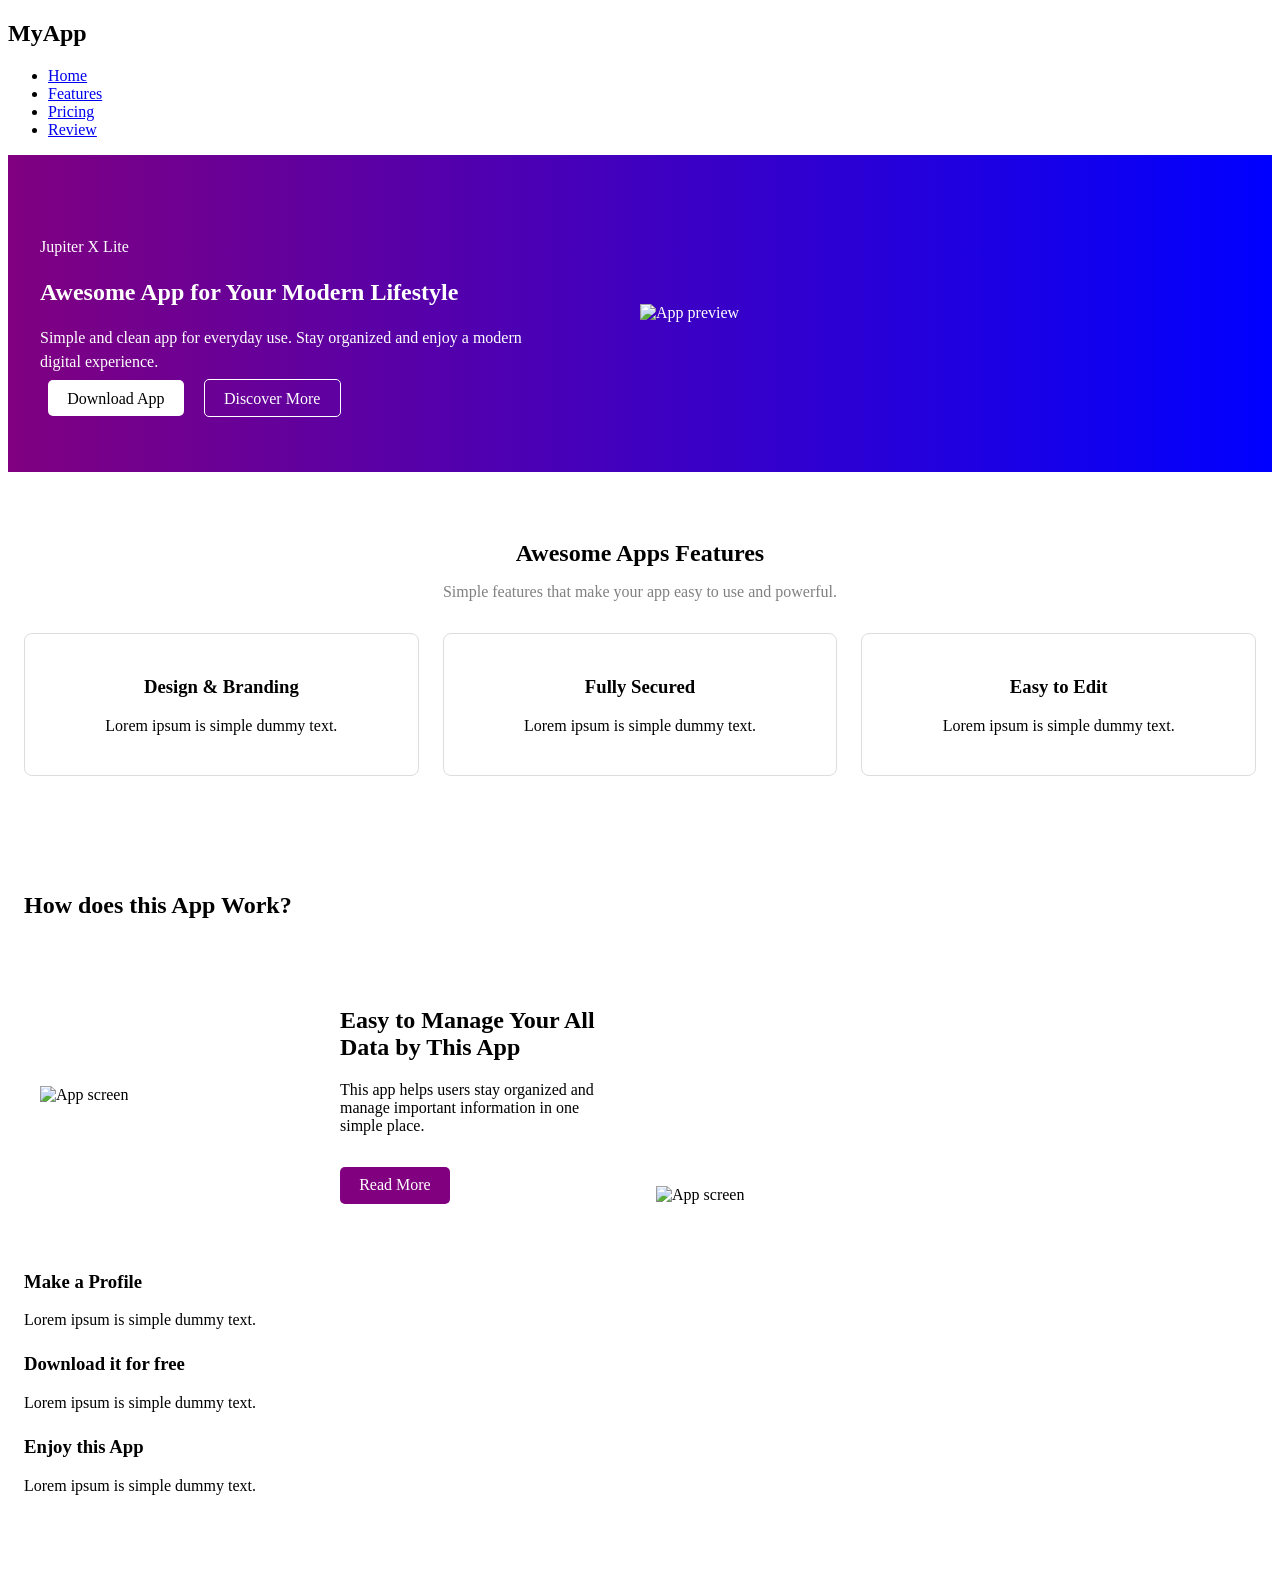
==== Final-project/index.html @ 286a9d66 "final project update" ====
<!DOCTYPE html>
<html lang="en">
<head>
  <meta charset="UTF-8">
  <meta name="viewport" content="width=device-width, initial-scale=1.0">
  <title>Ayesha's Final Page</title>

  <link href="https://fonts.googleapis.com/css2?family=Poppins:wght@300;400;600&display=swap" rel="stylesheet">
  <link rel="stylesheet" href="styles.css">
</head>
<body>

  <header>
    <nav class="nav">
      <h2 class="logo">MyApp</h2>

      <ul class="nav-links">
        <li><a href="#home">Home</a></li>
        <li><a href="#features">Features</a></li>
        <li><a href="#pricing">Pricing</a></li>
        <li><a href="#review">Review</a></li>
      </ul>
    </nav>
  </header>

  <main>

    <!-- HERO -->
    <section id="home" class="hero">
      <div class="hero-text">
        <p>Jupiter X Lite</p>

        <h1>Awesome App for Your Modern Lifestyle</h1>

        <p>
          Simple and clean app for everyday use. Stay organized and enjoy a modern digital experience.
        </p>

        <a href="#">Download App</a>
        <a href="#">Discover More</a>
      </div>

      <div class="hero-image">
        <img src="https://via.placeholder.com/300" alt="App preview">
      </div>
    </section>

    <!-- FEATURES -->
    <section id="features" class="features">
      <h2>Awesome Apps Features</h2>

      <p class="features-desc">
        Simple features that make your app easy to use and powerful.
      </p>

      <div class="feature-container">

        <div class="feature-box">
          <h3>Design & Branding</h3>
          <p>Lorem ipsum is simple dummy text.</p>
        </div>

        <div class="feature-box">
          <h3>Fully Secured</h3>
          <p>Lorem ipsum is simple dummy text.</p>
        </div>

        <div class="feature-box">
          <h3>Easy to Edit</h3>
          <p>Lorem ipsum is simple dummy text.</p>
        </div>

      </div>
    </section>

    <!-- HOW IT WORKS -->
    <section class="how-it-works">
      <div class="how-text">
        <h2>How does this App Work?</h2>
        <section class="info-section">
  <div class="info-image">
    <img src="https://via.placeholder.com/300" alt="App screen">
  </div>

  <div class="info-text">
    <h2>Easy to Manage Your All Data by This App</h2>
    <p>
      This app helps users stay organized and manage important information in one simple place.
    </p>
    <a href="#">Read More</a>
  </div>
</section>

        <div class="step">
          <h3>Make a Profile</h3>
          <p>Lorem ipsum is simple dummy text.</p>
        </div>

        <div class="step">
          <h3>Download it for free</h3>
          <p>Lorem ipsum is simple dummy text.</p>
        </div>

        <div class="step">
          <h3>Enjoy this App</h3>
          <p>Lorem ipsum is simple dummy text.</p>
        </div>
      </div>

      <div class="how-image">
        <img src="https://via.placeholder.com/300" alt="App screen">
      </div>
    </section>

  </main>

  <footer>
  </footer>

  <script src="scripts.js"></script>
</body>
</html>
---- Final-project/styles.css ----
/* Hero */
.hero {
  display: flex;
  flex-direction: column;
  align-items: center;
  text-align: center;
  padding: 3rem 1rem;
  gap: 2rem;
  background: linear-gradient(to right, purple, blue);
  color: white;
}

.hero-text {
  max-width: 500px;
}

.hero-text p {
  margin-bottom: 1rem;
  line-height: 1.5;
}

.hero a {
  text-decoration: none;
  padding: 0.6rem 1.2rem;
  border-radius: 5px;
  margin: 0.5rem;
}

.hero a:first-of-type {
  background: white;
  color: black;
}

.hero a:last-of-type {
  border: 1px solid white;
  color: white;
}

.hero img {
  max-width: 100%;
}

/* Features */
.features {
  padding: 3rem 1rem;
  text-align: center;
}

.features h2 {
  margin-bottom: 0.5rem;
}

.features-desc {
  margin-bottom: 2rem;
  color: gray;
}

.feature-container {
  display: flex;
  flex-direction: column;
  gap: 1.5rem;
}

.feature-box {
  padding: 1.5rem;
  border: 1px solid #ddd;
  border-radius: 8px;
}

/* How It Works */
.how-it-works {
  padding: 3rem 1rem;
  display: flex;
  flex-direction: column;
  gap: 2rem;
  text-align: center;
}

.step {
  margin-bottom: 1.5rem;
}

.how-image img {
  max-width: 100%;
}

/* Info Section */
.info-section {
  padding: 3rem 1rem;
  display: flex;
  flex-direction: column;
  gap: 2rem;
  text-align: center;
}

.info-image img {
  max-width: 100%;
}

.info-text a {
  display: inline-block;
  margin-top: 1rem;
  padding: 0.6rem 1.2rem;
  background: purple;
  color: white;
  text-decoration: none;
  border-radius: 5px;
}

/* Bigger screens */
@media (min-width: 768px) {
  .hero {
    flex-direction: row;
    justify-content: space-between;
    text-align: left;
    padding: 4rem 2rem;
  }

  .hero-text,
  .hero-image {
    width: 50%;
  }

  .feature-container {
    flex-direction: row;
    justify-content: space-between;
  }

  .feature-box {
    width: 30%;
  }

  .how-it-works {
    flex-direction: row;
    justify-content: space-between;
    align-items: center;
    text-align: left;
  }

  .how-text,
  .how-image {
    width: 50%;
  }

  .info-section {
    flex-direction: row;
    align-items: center;
    text-align: left;
  }

  .info-image,
  .info-text {
    width: 50%;
  }
}
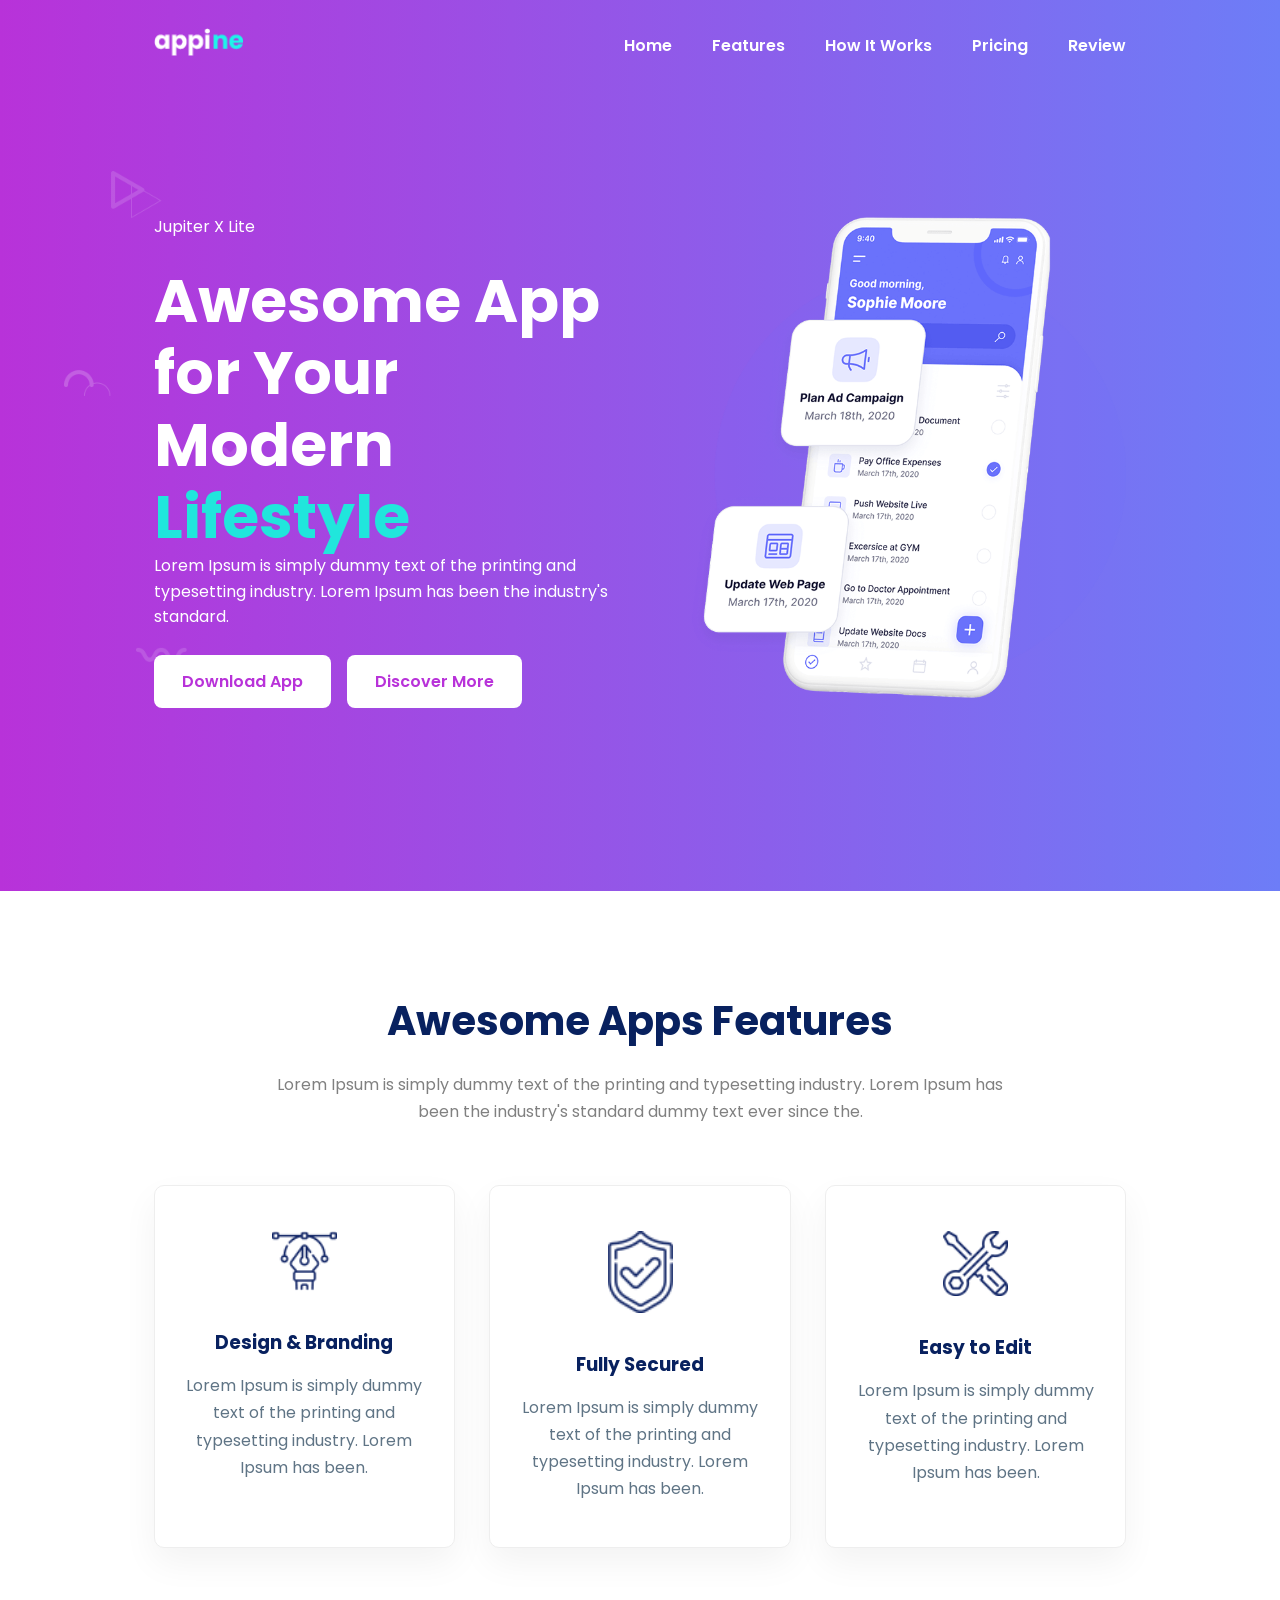
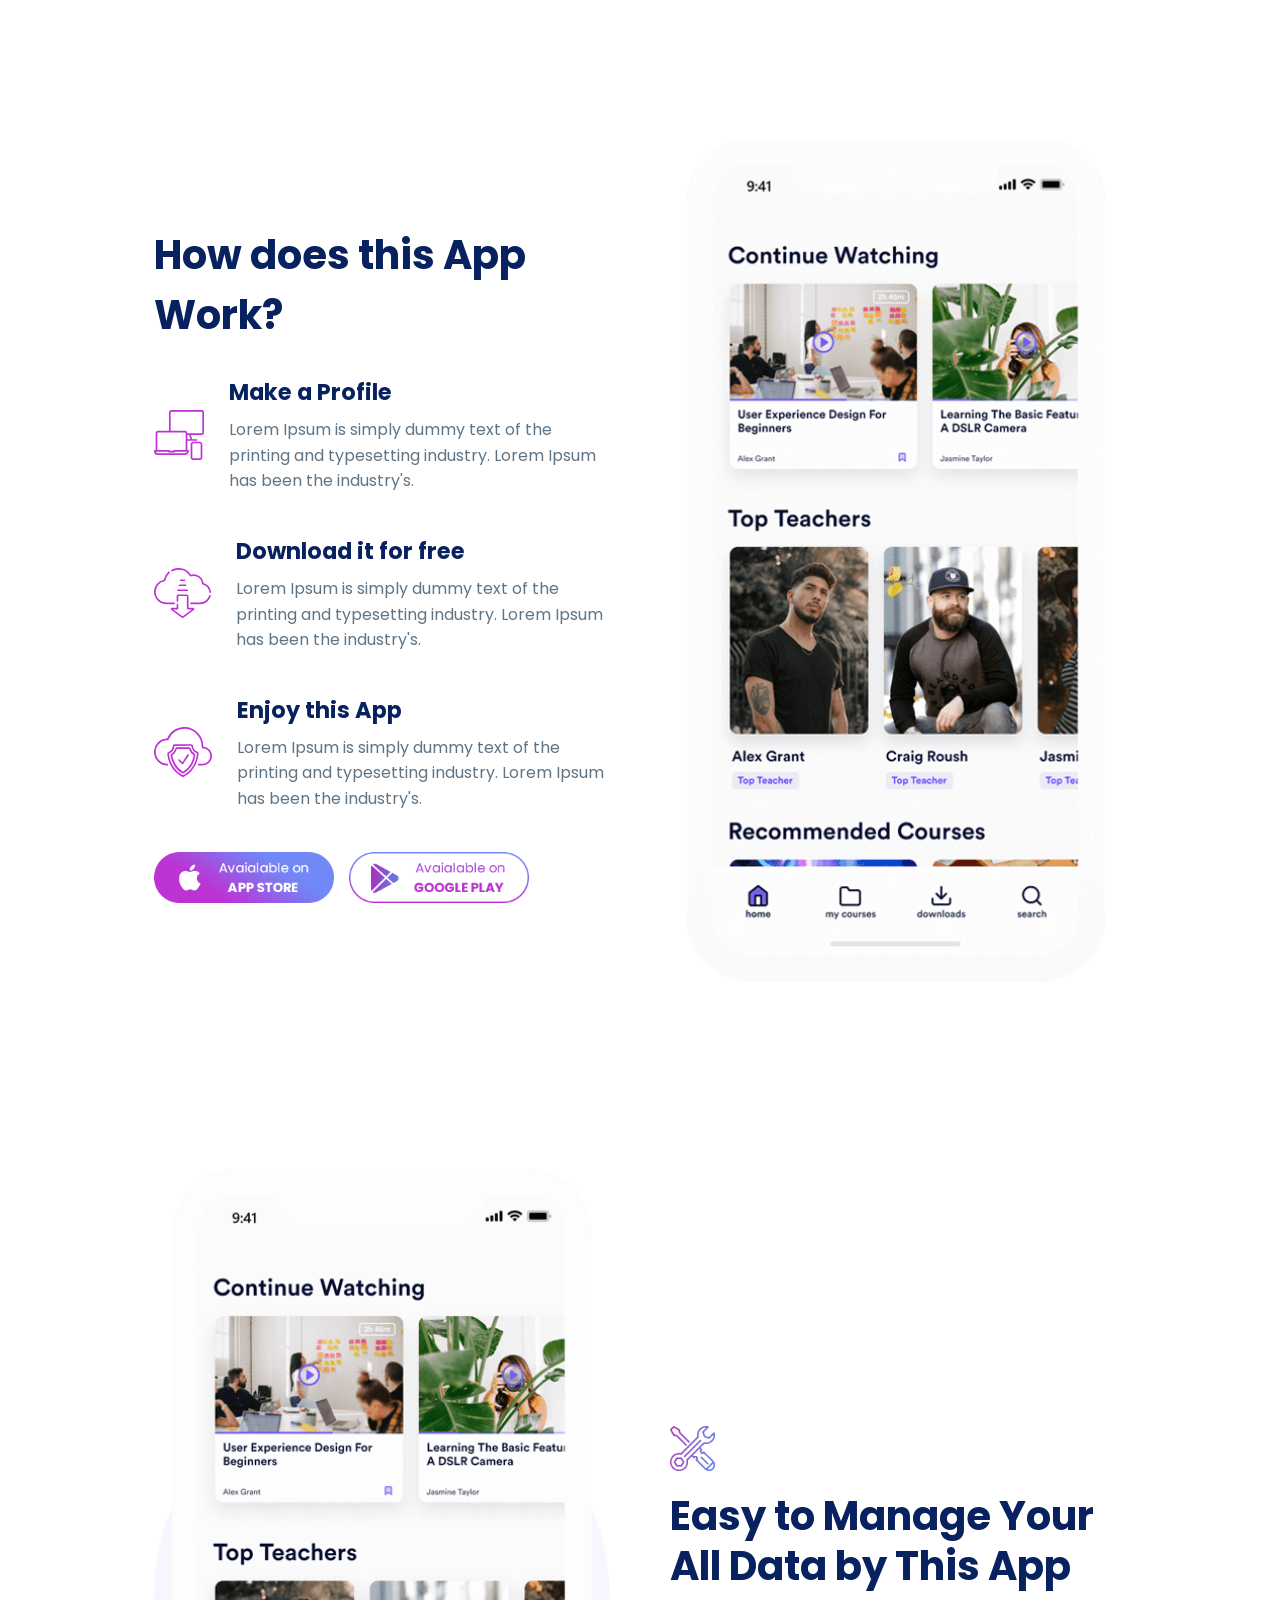
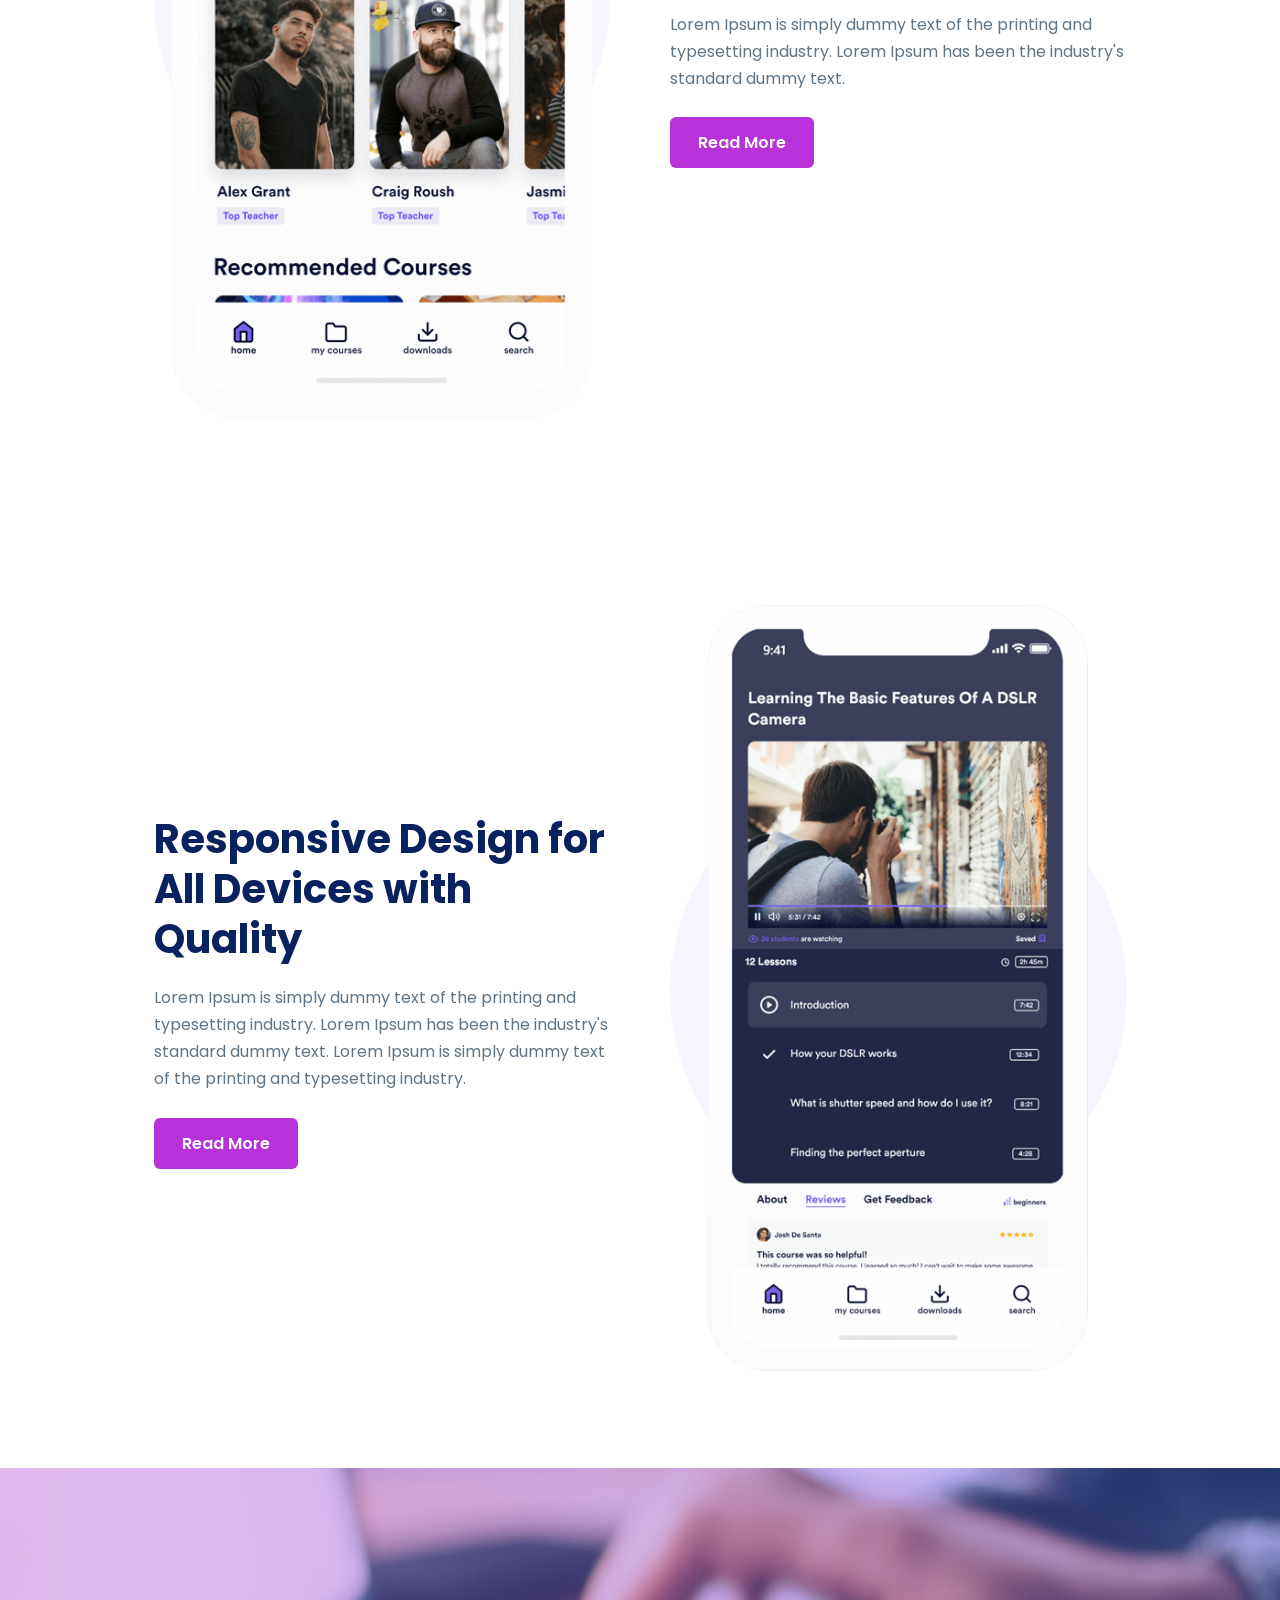
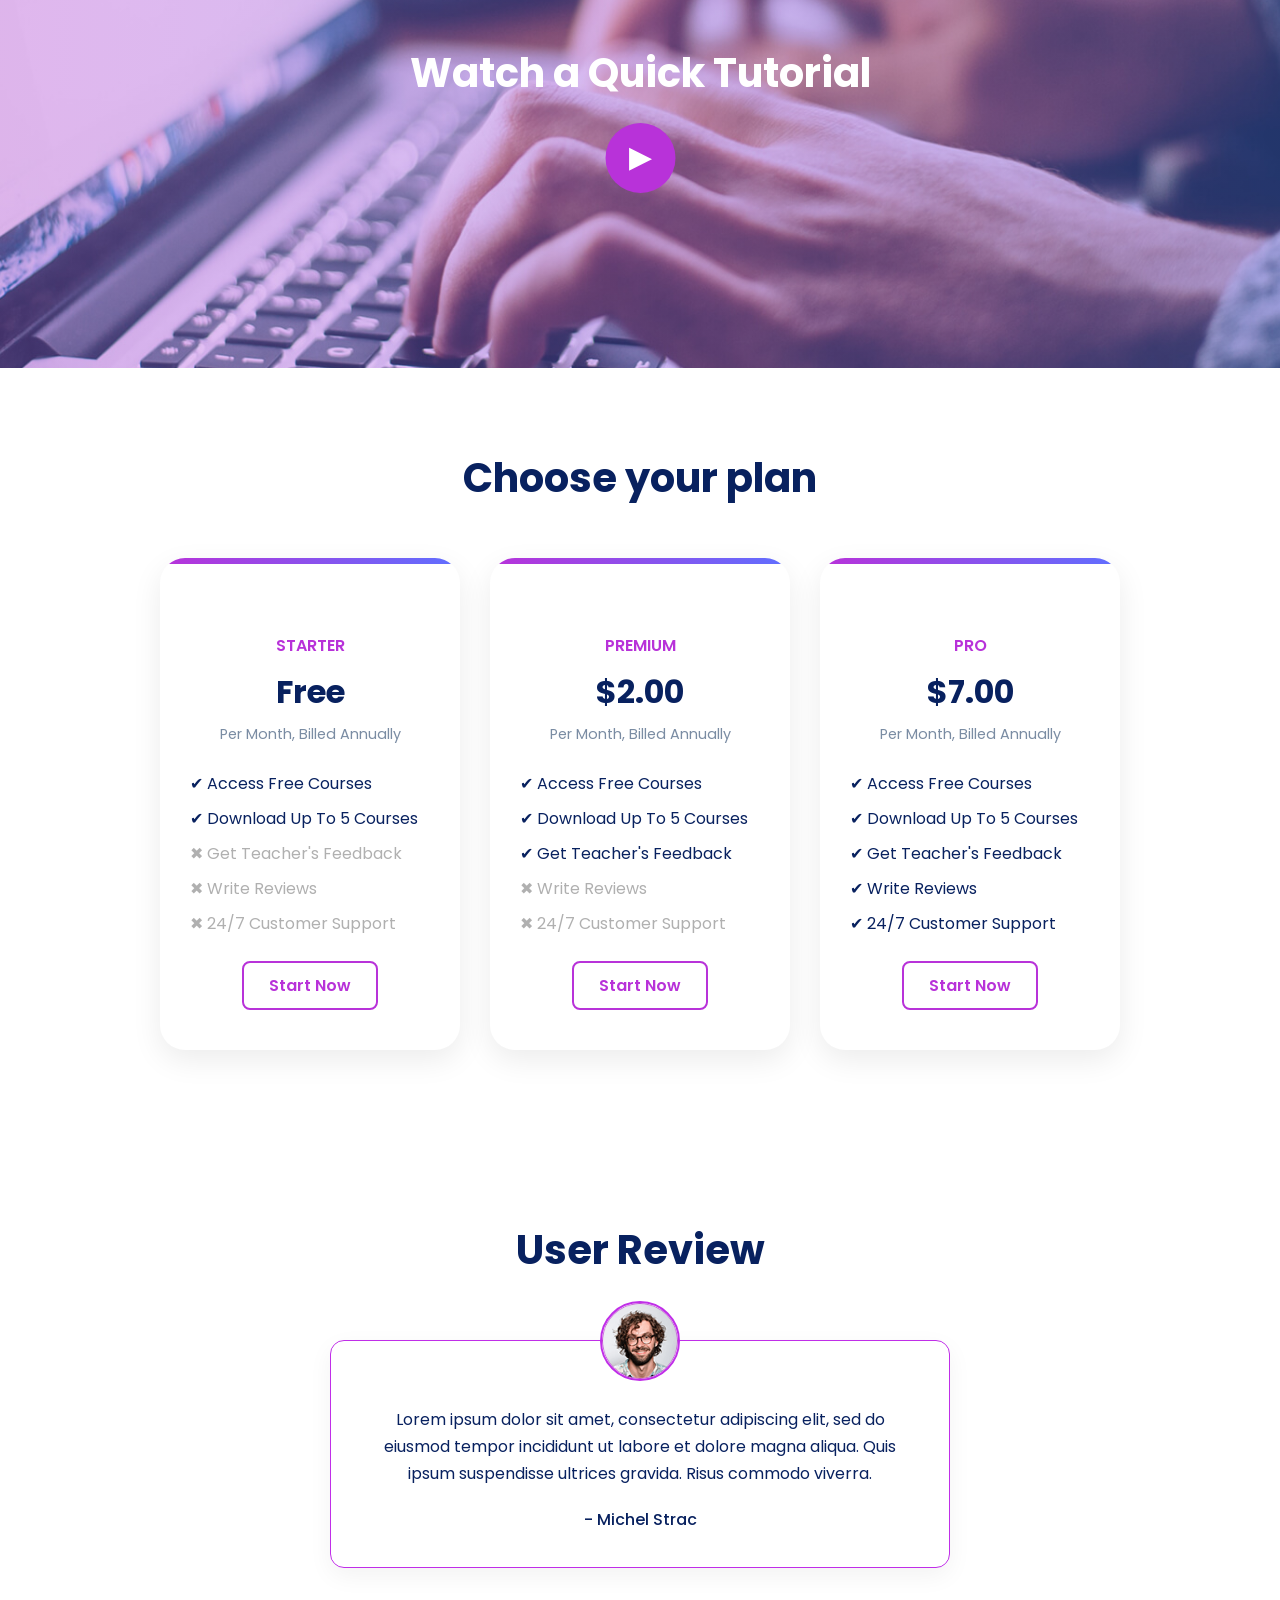
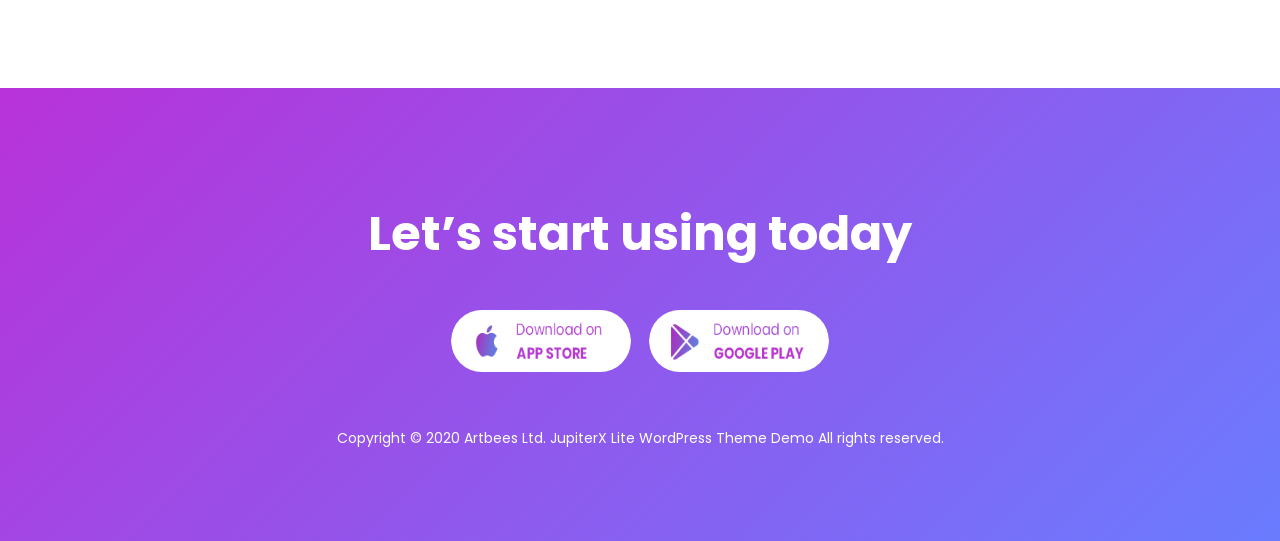
==== commit 572be389: "final project update" ====
--- a/Final-project/index.html
+++ b/Final-project/index.html
@@ -3,120 +3,283 @@
 <head>
   <meta charset="UTF-8">
   <meta name="viewport" content="width=device-width, initial-scale=1.0">
-  <title>Ayesha's Final Page</title>
-
-  <link href="https://fonts.googleapis.com/css2?family=Poppins:wght@300;400;600&display=swap" rel="stylesheet">
+  <title>Appine Landing Page</title>
+
+  <link href="https://fonts.googleapis.com/css2?family=Poppins:wght@300;400;600;700&display=swap" rel="stylesheet">
   <link rel="stylesheet" href="styles.css">
 </head>
+
 <body>
 
-  <header>
-    <nav class="nav">
-      <h2 class="logo">MyApp</h2>
-
-      <ul class="nav-links">
-        <li><a href="#home">Home</a></li>
-        <li><a href="#features">Features</a></li>
-        <li><a href="#pricing">Pricing</a></li>
-        <li><a href="#review">Review</a></li>
-      </ul>
-    </nav>
-  </header>
-
-  <main>
-
-    <!-- HERO -->
-    <section id="home" class="hero">
-      <div class="hero-text">
-        <p>Jupiter X Lite</p>
-
-        <h1>Awesome App for Your Modern Lifestyle</h1>
-
-        <p>
-          Simple and clean app for everyday use. Stay organized and enjoy a modern digital experience.
-        </p>
-
+<header class="site-header">
+  <nav class="nav">
+    <a href="#home" class="logo">
+      <img src="images/Final Project Images/logo.png" alt="Appine logo">
+    </a>
+
+    <ul class="nav-links">
+      <li><a href="#home">Home</a></li>
+      <li><a href="#features">Features</a></li>
+      <li><a href="#how">How It Works</a></li>
+      <li><a href="#pricing">Pricing</a></li>
+      <li><a href="#review">Review</a></li>
+    </ul>
+  </nav>
+</header>
+
+<main>
+
+  <!-- HERO -->
+  <section id="home" class="hero">
+    <img class="hero-shapes" src="images/Final Project Images/hero-bg.png" alt="Decorative shapes">
+
+    <div class="hero-text">
+      <p class="small-text">Jupiter X Lite</p>
+
+      <h1>Awesome App for Your Modern <span>Lifestyle</span></h1>
+
+      <p>
+        Lorem Ipsum is simply dummy text of the printing and typesetting industry.
+        Lorem Ipsum has been the industry's standard.
+      </p>
+
+      <div class="hero-buttons">
         <a href="#">Download App</a>
         <a href="#">Discover More</a>
       </div>
-
-      <div class="hero-image">
-        <img src="https://via.placeholder.com/300" alt="App preview">
-      </div>
-    </section>
-
-    <!-- FEATURES -->
-    <section id="features" class="features">
-      <h2>Awesome Apps Features</h2>
-
-      <p class="features-desc">
-        Simple features that make your app easy to use and powerful.
-      </p>
-
-      <div class="feature-container">
-
-        <div class="feature-box">
-          <h3>Design & Branding</h3>
-          <p>Lorem ipsum is simple dummy text.</p>
+    </div>
+
+    <div class="hero-image">
+      <picture>
+        <source srcset="images/Final Project Images/hero-img.png" media="(min-width: 768px)">
+        <img src="images/Final Project Images/hero-img.png" alt="App preview">
+      </picture>
+    </div>
+  </section>
+
+  <!-- FEATURES -->
+  <section id="features" class="features">
+    <h2>Awesome Apps Features</h2>
+
+    <p class="features-desc">
+      Lorem Ipsum is simply dummy text of the printing and typesetting industry.
+      Lorem Ipsum has been the industry's standard dummy text ever since the.
+    </p>
+
+    <div class="feature-container">
+      <div class="feature-box">
+        <img src="images/Final Project Images/features-icon-1.png" alt="Design icon" loading="lazy">
+        <h3>Design & Branding</h3>
+        <p>Lorem Ipsum is simply dummy text of the printing and typesetting industry. Lorem Ipsum has been.</p>
+      </div>
+
+      <div class="feature-box">
+        <img src="images/Final Project Images/features-icon-2.png" alt="Security icon" loading="lazy">
+        <h3>Fully Secured</h3>
+        <p>Lorem Ipsum is simply dummy text of the printing and typesetting industry. Lorem Ipsum has been.</p>
+      </div>
+
+      <div class="feature-box">
+        <img src="images/Final Project Images/features-icon-3.png" alt="Edit icon" loading="lazy">
+        <h3>Easy to Edit</h3>
+        <p>Lorem Ipsum is simply dummy text of the printing and typesetting industry. Lorem Ipsum has been.</p>
+      </div>
+    </div>
+  </section>
+
+  <!-- HOW IT WORKS -->
+  <section id="how" class="how-it-works">
+    <div class="how-text">
+      <h2>How does this App Work?</h2>
+
+      <div class="step">
+        <img src="images/Final Project Images/image (4).svg" alt="Profile icon" loading="lazy">
+        <div>
+          <h3>Make a Profile</h3>
+          <p>Lorem Ipsum is simply dummy text of the printing and typesetting industry. Lorem Ipsum has been the industry's.</p>
         </div>
-
-        <div class="feature-box">
-          <h3>Fully Secured</h3>
-          <p>Lorem ipsum is simple dummy text.</p>
+      </div>
+
+      <div class="step">
+        <img src="images/Final Project Images/image (5).svg" alt="Download icon" loading="lazy">
+        <div>
+          <h3>Download it for free</h3>
+          <p>Lorem Ipsum is simply dummy text of the printing and typesetting industry. Lorem Ipsum has been the industry's.</p>
         </div>
-
-        <div class="feature-box">
-          <h3>Easy to Edit</h3>
-          <p>Lorem ipsum is simple dummy text.</p>
+      </div>
+
+      <div class="step">
+        <img src="images/Final Project Images/image (6).svg" alt="Enjoy icon" loading="lazy">
+        <div>
+          <h3>Enjoy this App</h3>
+          <p>Lorem Ipsum is simply dummy text of the printing and typesetting industry. Lorem Ipsum has been the industry's.</p>
         </div>
-
-      </div>
-    </section>
-
-    <!-- HOW IT WORKS -->
-    <section class="how-it-works">
-      <div class="how-text">
-        <h2>How does this App Work?</h2>
-        <section class="info-section">
+      </div>
+
+      <div class="store-buttons">
+        <img src="images/Final Project Images/app-store-img.png" alt="App Store" loading="lazy">
+        <img src="images/Final Project Images/google-play-img.png" alt="Google Play" loading="lazy">
+      </div>
+    </div>
+
+    <div class="how-image">
+      <picture>
+        <source srcset="images/Final Project Images/app-work-img-2.png" media="(min-width: 768px)">
+        <img src="images/Final Project Images/app-work-img-2.png" alt="App screen" loading="lazy">
+      </picture>
+    </div>
+  </section>
+
+  <!-- INFO -->
+  <section class="info-section">
   <div class="info-image">
-    <img src="https://via.placeholder.com/300" alt="App screen">
+    <img class="info-bg" src="images/Final Project Images/app-work-bg.png" alt="">
+    <img class="info-phone" src="images/Final Project Images/easy-to-manage-img-2.png" alt="App data screen">
   </div>
 
   <div class="info-text">
+    <img class="info-icon" src="images/Final Project Images/easy-to-manage-icon.png" alt="Icon">
     <h2>Easy to Manage Your All Data by This App</h2>
     <p>
-      This app helps users stay organized and manage important information in one simple place.
+      Lorem Ipsum is simply dummy text of the printing and typesetting industry.
+      Lorem Ipsum has been the industry's standard dummy text.
     </p>
     <a href="#">Read More</a>
   </div>
 </section>
 
-        <div class="step">
-          <h3>Make a Profile</h3>
-          <p>Lorem ipsum is simple dummy text.</p>
-        </div>
-
-        <div class="step">
-          <h3>Download it for free</h3>
-          <p>Lorem ipsum is simple dummy text.</p>
-        </div>
-
-        <div class="step">
-          <h3>Enjoy this App</h3>
-          <p>Lorem ipsum is simple dummy text.</p>
-        </div>
-      </div>
-
-      <div class="how-image">
-        <img src="https://via.placeholder.com/300" alt="App screen">
-      </div>
-    </section>
-
-  </main>
-
-  <footer>
-  </footer>
-
-  <script src="scripts.js"></script>
+<section class="responsive-section">
+  <div class="responsive-text">
+    <h2>Responsive Design for All Devices with Quality</h2>
+
+    <p>
+      Lorem Ipsum is simply dummy text of the printing and typesetting industry.
+      Lorem Ipsum has been the industry's standard dummy text.
+      Lorem Ipsum is simply dummy text of the printing and typesetting industry.
+    </p>
+
+    <a href="#">Read More</a>
+  </div>
+
+  <div class="responsive-image">
+    <img class="responsive-bg" src="images/Final Project Images/app-work-bg.png" alt="">
+    <img class="responsive-phone" src="images/Final Project Images/responsive-design-img-2.png" alt="Responsive app screen">
+  </div>
+</section>
+
+<section class="video-section">
+  <div class="video-overlay"></div>
+
+  <img src="images/Final Project Images/watch-tutorial-img.jpg" class="video-bg" alt="Tutorial">
+
+  <div class="video-content">
+    <h2>Watch a Quick Tutorial</h2>
+
+    <div class="play-button">
+      ▶
+    </div>
+  </div>
+</section>
+
+  <!-- PRICING -->
+  <!-- PRICING -->
+<section class="pricing-section">
+  <h2>Choose your plan</h2>
+
+  <div class="pricing-container">
+
+    <!-- STARTER -->
+    <div class="pricing-card">
+      <img class="card-shape" src="images/image (2).svg" alt="">
+
+      <p class="plan">STARTER</p>
+      <h3>Free</h3>
+      <span>Per Month, Billed Annually</span>
+
+      <ul>
+        <li>✔ Access Free Courses</li>
+        <li>✔ Download Up To 5 Courses</li>
+        <li class="disabled">✖ Get Teacher's Feedback</li>
+        <li class="disabled">✖ Write Reviews</li>
+        <li class="disabled">✖ 24/7 Customer Support</li>
+      </ul>
+
+      <a href="#">Start Now</a>
+    </div>
+
+    <!-- PREMIUM -->
+    <div class="pricing-card">
+      <img class="card-shape" src="images/image (2).svg" alt="">
+
+      <p class="plan">PREMIUM</p>
+      <h3>$2.00</h3>
+      <span>Per Month, Billed Annually</span>
+
+      <ul>
+        <li>✔ Access Free Courses</li>
+        <li>✔ Download Up To 5 Courses</li>
+        <li>✔ Get Teacher's Feedback</li>
+        <li class="disabled">✖ Write Reviews</li>
+        <li class="disabled">✖ 24/7 Customer Support</li>
+      </ul>
+
+      <a href="#">Start Now</a>
+    </div>
+
+    <!-- PRO -->
+    <div class="pricing-card">
+      <img class="card-shape" src="images/image (2).svg" alt="">
+
+      <p class="plan">PRO</p>
+      <h3>$7.00</h3>
+      <span>Per Month, Billed Annually</span>
+
+      <ul>
+        <li>✔ Access Free Courses</li>
+        <li>✔ Download Up To 5 Courses</li>
+        <li>✔ Get Teacher's Feedback</li>
+        <li>✔ Write Reviews</li>
+        <li>✔ 24/7 Customer Support</li>
+      </ul>
+
+      <a href="#">Start Now</a>
+    </div>
+
+  </div>
+</section>
+
+  <!-- REVIEW -->
+<section id="review" class="review-section">
+  <h2>User Review</h2>
+
+  <div class="review-box">
+<img class="review-img" src="images/Final Project Images/review-img.png" alt="User review photo">
+    <p>
+      Lorem ipsum dolor sit amet, consectetur adipiscing elit, sed do eiusmod tempor
+      incididunt ut labore et dolore magna aliqua. Quis ipsum suspendisse ultrices
+      gravida. Risus commodo viverra.
+    </p>
+
+    <h4>- Michel Strac</h4>
+  </div>
+</section>
+</main>
+
+<section class="cta-section">
+  <div class="cta-content">
+    <h2>Let’s start using today</h2>
+
+    <div class="store-buttons">
+      <img src="images/Final Project Images/app-store-img-footer.png" alt="App Store">
+      <img src="images/Final Project Images/google-play-img-footer.png" alt="Google Play">
+    </div>
+
+    <p class="copyright">
+      Copyright © 2020 Artbees Ltd. JupiterX Lite WordPress Theme Demo All rights reserved.
+    </p>
+  </div>
+</section>
+
+<script src="scripts.js"></script>
 </body>
 </html>
--- a/Final-project/styles.css
+++ b/Final-project/styles.css
@@ -1,155 +1,658 @@
-/* Hero */
+* {
+  box-sizing: border-box;
+  margin: 0;
+  padding: 0;
+}
+
+body {
+  font-family: 'Poppins', sans-serif;
+  color: #111;
+}
+
+img {
+  max-width: 100%;
+  height: auto;
+}
+
+/* HEADER */
+.site-header {
+  background: linear-gradient(to right, #b832d9, #6d7df7);
+}
+
+.nav {
+  display: flex;
+  justify-content: space-between;
+  align-items: center;
+  padding: 28px 12%;
+}
+
+.logo img {
+  height: 28px;
+}
+
+.nav-links {
+  display: flex;
+  gap: 40px;
+  list-style: none;
+}
+
+.nav-links a {
+  color: white;
+  text-decoration: none;
+  font-weight: 600;
+}
+
+/* HERO */
 .hero {
-  display: flex;
-  flex-direction: column;
+  position: relative;
+  min-height: 800px;   
+  display: flex;
+  justify-content: space-between;
   align-items: center;
-  text-align: center;
-  padding: 3rem 1rem;
-  gap: 2rem;
-  background: linear-gradient(to right, purple, blue);
-  color: white;
-}
-
+  padding: 60px 12% 120px;  
+  background: linear-gradient(to right, #b832d9, #6d7df7);
+  color: white;
+  overflow: hidden;
+}
+
+/* SHAPES IMAGE */
+.hero-shapes {
+  position: absolute;
+  left: 5%;
+  top: 80px;
+  height: 500px;
+  opacity: 0.5;
+  z-index: 0;
+}
+
+/* HERO TEXT */
 .hero-text {
-  max-width: 500px;
+  width: 50%;
+  position: relative;
+  z-index: 2;
+}
+
+.small-text {
+  margin-bottom: 15px;
+}
+
+.hero-text h1 {
+  font-size: 60px;      
+  font-weight: 700;
+  line-height: 1.2;
+  max-width: 800px;    
+}
+
+.hero-text h1 span {
+  color: #20e6dc;
 }
 
 .hero-text p {
-  margin-bottom: 1rem;
-  line-height: 1.5;
-}
-
-.hero a {
+  margin-bottom: 25px;
+  line-height: 1.6;
+}
+
+/* BUTTONS */
+.hero-buttons a {
+  display: inline-block;
+  padding: 14px 28px;
+  border-radius: 8px;
+  margin-right: 12px;
   text-decoration: none;
-  padding: 0.6rem 1.2rem;
-  border-radius: 5px;
-  margin: 0.5rem;
-}
-
-.hero a:first-of-type {
+  font-weight: 600;
+}
+
+.hero-buttons a:first-child {
   background: white;
-  color: black;
-}
-
-.hero a:last-of-type {
-  border: 1px solid white;
-  color: white;
-}
-
-.hero img {
-  max-width: 100%;
-}
-
-/* Features */
+  color: #b832d9;
+}
+
+.hero-buttons a:last-child {
+  background: white;
+  color: #b832d9;
+}
+
+/* HERO IMAGE */
+.hero-image {
+  width: 45%;
+  text-align: center;
+  position: relative;
+  z-index: 2;
+}
+
+.hero-image img {
+  width: 520px;
+}
+
+/* FEATURES */
 .features {
-  padding: 3rem 1rem;
-  text-align: center;
+  text-align: center;
+  padding: 100px 12%;
 }
 
 .features h2 {
-  margin-bottom: 0.5rem;
+  font-size: 2.5rem;
+  color: #08215f;
+  margin-bottom: 20px;
 }
 
 .features-desc {
-  margin-bottom: 2rem;
+  max-width: 750px;
+  margin: 0 auto 60px;
   color: gray;
+  line-height: 1.7;
 }
 
 .feature-container {
   display: flex;
-  flex-direction: column;
-  gap: 1.5rem;
+  justify-content: space-between;
+  gap: 30px;
 }
 
 .feature-box {
-  padding: 1.5rem;
-  border: 1px solid #ddd;
-  border-radius: 8px;
-}
-
-/* How It Works */
+  width: 31%;
+  border: 1px solid #eee;
+  padding: 45px 30px;
+  border-radius: 10px;
+  box-shadow: 0 15px 35px rgba(0, 0, 0, 0.05);
+  background: white;
+}
+
+.feature-box img {
+  width: 65px;
+  margin-bottom: 30px;
+}
+
+.feature-box h3 {
+  color: #08215f;
+  margin-bottom: 15px;
+}
+
+.feature-box p {
+  color: #5f7485;
+  line-height: 1.7;
+}
+
+/* HOW IT WORKS */
 .how-it-works {
-  padding: 3rem 1rem;
-  display: flex;
-  flex-direction: column;
-  gap: 2rem;
-  text-align: center;
+  display: flex;
+  justify-content: space-between;
+  align-items: center;
+  padding: 90px 12%;
+  gap: 50px;
+}
+
+.how-text {
+  width: 48%;
+}
+
+.how-text h2 {
+  font-size: 2.5rem;
+  color: #08215f;
+  margin-bottom: 30px;
 }
 
 .step {
-  margin-bottom: 1.5rem;
+  display: flex;
+  align-items: center;
+  gap: 25px;
+  margin-bottom: 40px;
+}
+
+.step img {
+  width: 90px;
+}
+
+.step h3 {
+  color: #08215f;
+  font-size: 1.4rem;
+  margin-bottom: 8px;
+}
+
+.step p {
+  color: #5f7485;
+  line-height: 1.6;
+}
+
+.store-buttons {
+  display: flex;
+  gap: 15px;
+  margin-top: 15px;
+}
+
+.store-buttons img {
+  width: 180px;
+}
+
+/* IMAGE SIDE */
+.how-image {
+  width: 48%;
+  text-align: center;
+  position: relative;
 }
 
 .how-image img {
-  max-width: 100%;
-}
-
-/* Info Section */
+  width: 420px;
+  position: relative;
+  z-index: 2;
+}
+
+/* INFO SECTION */
 .info-section {
-  padding: 3rem 1rem;
-  display: flex;
-  flex-direction: column;
-  gap: 2rem;
-  text-align: center;
-}
-
-.info-image img {
-  max-width: 100%;
+  display: flex;
+  justify-content: space-between;
+  align-items: center;
+  padding: 90px 12%;
+  gap: 60px;
+}
+
+.info-image {
+  width: 48%;
+  position: relative;
+  text-align: center;
+}
+
+.info-bg {
+  position: absolute;
+  width: 600px;
+  left: 50%;
+  top: 50%;
+  transform: translate(-50%, -50%);
+  opacity: 0.3;
+  z-index: 0;
+}
+
+.info-phone {
+  width: 420px;
+  position: relative;
+  z-index: 2;
+}
+
+.info-text {
+  width: 48%;
+}
+
+.info-icon {
+  width: 45px;
+  height: auto;
+  display: block;
+  margin-bottom: 20px;
+}
+
+.info-text h2 {
+  font-size: 2.5rem;
+  color: #08215f;
+  margin-bottom: 20px;
+  line-height: 1.25;
+}
+
+.info-text p {
+  color: #5f7485;
+  line-height: 1.7;
+  max-width: 560px;
 }
 
 .info-text a {
   display: inline-block;
-  margin-top: 1rem;
-  padding: 0.6rem 1.2rem;
-  background: purple;
-  color: white;
+  margin-top: 25px;
+  background: #b832d9;
+  color: white;
+  padding: 13px 28px;
+  border-radius: 6px;
   text-decoration: none;
-  border-radius: 5px;
-}
-
-/* Bigger screens */
-@media (min-width: 768px) {
-  .hero {
-    flex-direction: row;
-    justify-content: space-between;
-    text-align: left;
-    padding: 4rem 2rem;
+  font-weight: 600;
+}
+
+/* RESPONSIVE DESIGN SECTION */
+.responsive-section {
+  display: flex;
+  justify-content: space-between;
+  align-items: center;
+  padding: 90px 12%;
+  gap: 60px;
+}
+
+.responsive-text {
+  width: 48%;
+}
+
+.responsive-text h2 {
+  font-size: 2.5rem;
+  color: #08215f;
+  line-height: 1.25;
+  margin-bottom: 20px;
+}
+
+.responsive-text p {
+  color: #5f7485;
+  line-height: 1.7;
+  margin-bottom: 25px;
+}
+
+.responsive-text a {
+  display: inline-block;
+  background: #b832d9;
+  color: white;
+  padding: 13px 28px;
+  border-radius: 6px;
+  text-decoration: none;
+  font-weight: 600;
+}
+
+.responsive-image {
+  width: 48%;
+  position: relative;
+  text-align: center;
+}
+
+.responsive-bg {
+  position: absolute;
+  width: 530px;
+  max-width: 100%;
+  left: 50%;
+  top: 50%;
+  transform: translate(-50%, -50%);
+  opacity: 0.35;
+  z-index: 0;
+}
+
+.responsive-phone {
+  width: 380px;
+  position: relative;
+  z-index: 2;
+}
+
+/* VIDEO SECTION */
+.video-section {
+  position: relative;
+  width: 100%;
+  height: 500px;
+  overflow: hidden;
+}
+
+.video-bg {
+  width: 100%;
+  height: 100%;
+  object-fit: cover;
+}
+
+/* purple overlay */
+.video-overlay {
+  position: absolute;
+  width: 100%;
+  height: 100%;
+  background: linear-gradient(90deg, #b832d9, #6a5cff);
+  opacity: 0.3;
+  top: 0;
+  left: 0;
+  z-index: 1;
+}
+
+.video-content {
+  position: absolute;
+  top: 50%;
+  left: 50%;
+  transform: translate(-50%, -50%);
+  text-align: center;
+  color: white;
+  z-index: 2;
+}
+
+.video-content h2 {
+  font-size: 2.5rem;
+  margin-bottom: 20px;
+}
+
+/* PLAY BUTTON */
+.play-button {
+  width: 70px;
+  height: 70px;
+  background: #b832d9;
+  border-radius: 50%;
+  display: flex;
+  align-items: center;
+  justify-content: center;
+  margin: auto;
+  font-size: 30px;
+  color: white;
+  cursor: pointer;
+  transition: 0.3s;
+}
+
+.play-button:hover {
+  transform: scale(1.1);
+}
+
+/* PRICING */
+/* PRICING SECTION */
+.pricing-section {
+  text-align: center;
+  padding: 80px 10%;
+}
+
+.pricing-section h2 {
+  font-size: 2.5rem;
+  color: #08215f;
+  margin-bottom: 50px;
+}
+
+.pricing-container {
+  display: flex;
+  justify-content: center;
+  gap: 30px;
+  flex-wrap: wrap;
+}
+
+/* CARD */
+.pricing-card {
+  position: relative;
+  background: white;
+  padding: 50px 30px 40px;
+  width: 300px;
+  border-radius: 25px;
+  box-shadow: 0 10px 30px rgba(0,0,0,0.08);
+  overflow: hidden;
+}
+
+/* SVG SHAPE */
+.card-shape {
+  position: absolute;
+  top: 0;
+  left: 0;
+  width: 100%;
+  z-index: 0;
+}
+
+/* TEXT ABOVE SHAPE */
+.pricing-card * {
+  position: relative;
+  z-index: 2;
+}
+
+.plan {
+  color: #b832d9;
+  font-weight: 600;
+  margin-bottom: 10px;
+}
+
+.pricing-card h3 {
+  font-size: 2rem;
+  color: #08215f;
+  margin-bottom: 5px;
+}
+
+.pricing-card span {
+  font-size: 0.9rem;
+  color: #7a8ca3;
+}
+
+/* LIST */
+.pricing-card ul {
+  list-style: none;
+  padding: 0;
+  margin: 25px 0;
+  text-align: left;
+}
+
+.pricing-card ul li {
+  margin: 10px 0;
+  color: #08215f;
+}
+
+.pricing-card ul li.disabled {
+  color: #b0b0b0;
+}
+
+/* BUTTON */
+.pricing-card a {
+  display: inline-block;
+  border: 2px solid #b832d9;
+  padding: 10px 25px;
+  border-radius: 8px;
+  color: #b832d9;
+  text-decoration: none;
+  font-weight: 600;
+  transition: 0.3s;
+}
+
+.pricing-card a:hover {
+  background: #b832d9;
+  color: white;
+}
+.pricing-card::after {
+  content: "";
+  position: absolute;
+  top: 0;
+  left: 0;
+  width: 100%;
+  height: 6px;
+  background: linear-gradient(to right, #b832d9, #5f6fff);
+  border-top-left-radius: 25px;
+  border-top-right-radius: 25px;
+}
+
+/* REVIEW SECTION */
+.review-section {
+  text-align: center;
+  padding: 90px 12% 120px;
+}
+
+.review-section h2 {
+  font-size: 2.5rem;
+  color: #08215f;
+  margin-bottom: 60px;
+}
+
+.review-box {
+  width: 620px;
+  max-width: 100%;
+  margin: 0 auto;
+  border: 1px solid #c02ee8;
+  border-radius: 14px;
+  padding: 65px 50px 35px;
+  position: relative;
+  box-shadow: 0 8px 25px rgba(0,0,0,0.05);
+}
+
+.review-img {
+  width: 80px;
+  height: 80px;
+  border-radius: 50%;
+  position: absolute;
+  top: -40px;
+  left: 50%;
+  transform: translateX(-50%);
+  border: 2px solid #c02ee8;
+}
+
+.review-box p {
+  color: #08215f;
+  line-height: 1.7;
+  margin-bottom: 20px;
+}
+
+.review-box h4 {
+  color: #08215f;
+  font-weight: 500;
+}
+
+/* FOOTER */
+.cta-section {
+  background: linear-gradient(135deg, #b832d9, #6a7cff);
+  padding: 110px 20px 90px;
+  text-align: center;
+  color: white;
+}
+
+.cta-content h2 {
+  font-size: 3rem;
+  font-weight: 700;
+  margin-bottom: 40px;
+}
+
+.cta-section .store-buttons {
+  display: flex;
+  justify-content: center;
+  gap: 18px;
+  margin-bottom: 55px;
+}
+
+.cta-section .store-buttons img {
+  height: 62px;
+  border-radius: 35px;
+}
+
+.copyright {
+  font-size: 14px;
+  line-height: 1.7;
+  color: white;
+}
+
+/* MOBILE */
+@media (max-width: 767px) {
+
+  .nav {
+    flex-direction: column;
+    gap: 20px;
+  }
+
+  .nav-links {
+    flex-wrap: wrap;
+    justify-content: center;
+  }
+
+  .hero,
+  .how-it-works,
+  .info-section {
+    flex-direction: column;
+    text-align: center;
   }
 
   .hero-text,
-  .hero-image {
-    width: 50%;
-  }
-
-  .feature-container {
-    flex-direction: row;
-    justify-content: space-between;
-  }
-
-  .feature-box {
-    width: 30%;
-  }
-
-  .how-it-works {
-    flex-direction: row;
-    justify-content: space-between;
-    align-items: center;
-    text-align: left;
-  }
-
+  .hero-image,
   .how-text,
-  .how-image {
-    width: 50%;
-  }
-
-  .info-section {
-    flex-direction: row;
-    align-items: center;
-    text-align: left;
-  }
-
+  .how-image,
   .info-image,
   .info-text {
-    width: 50%;
-  }
-}+    width: 100%;
+  }
+
+  .hero-text h1 {
+    font-size: 2.5rem;
+  }
+
+  .feature-container,
+  .pricing-container {
+    flex-direction: column;
+  }
+
+  .feature-box,
+  .price-card {
+    width: 100%;
+  }
+
+  .store-buttons {
+    justify-content: center;
+    flex-wrap: wrap;
+  }
+}
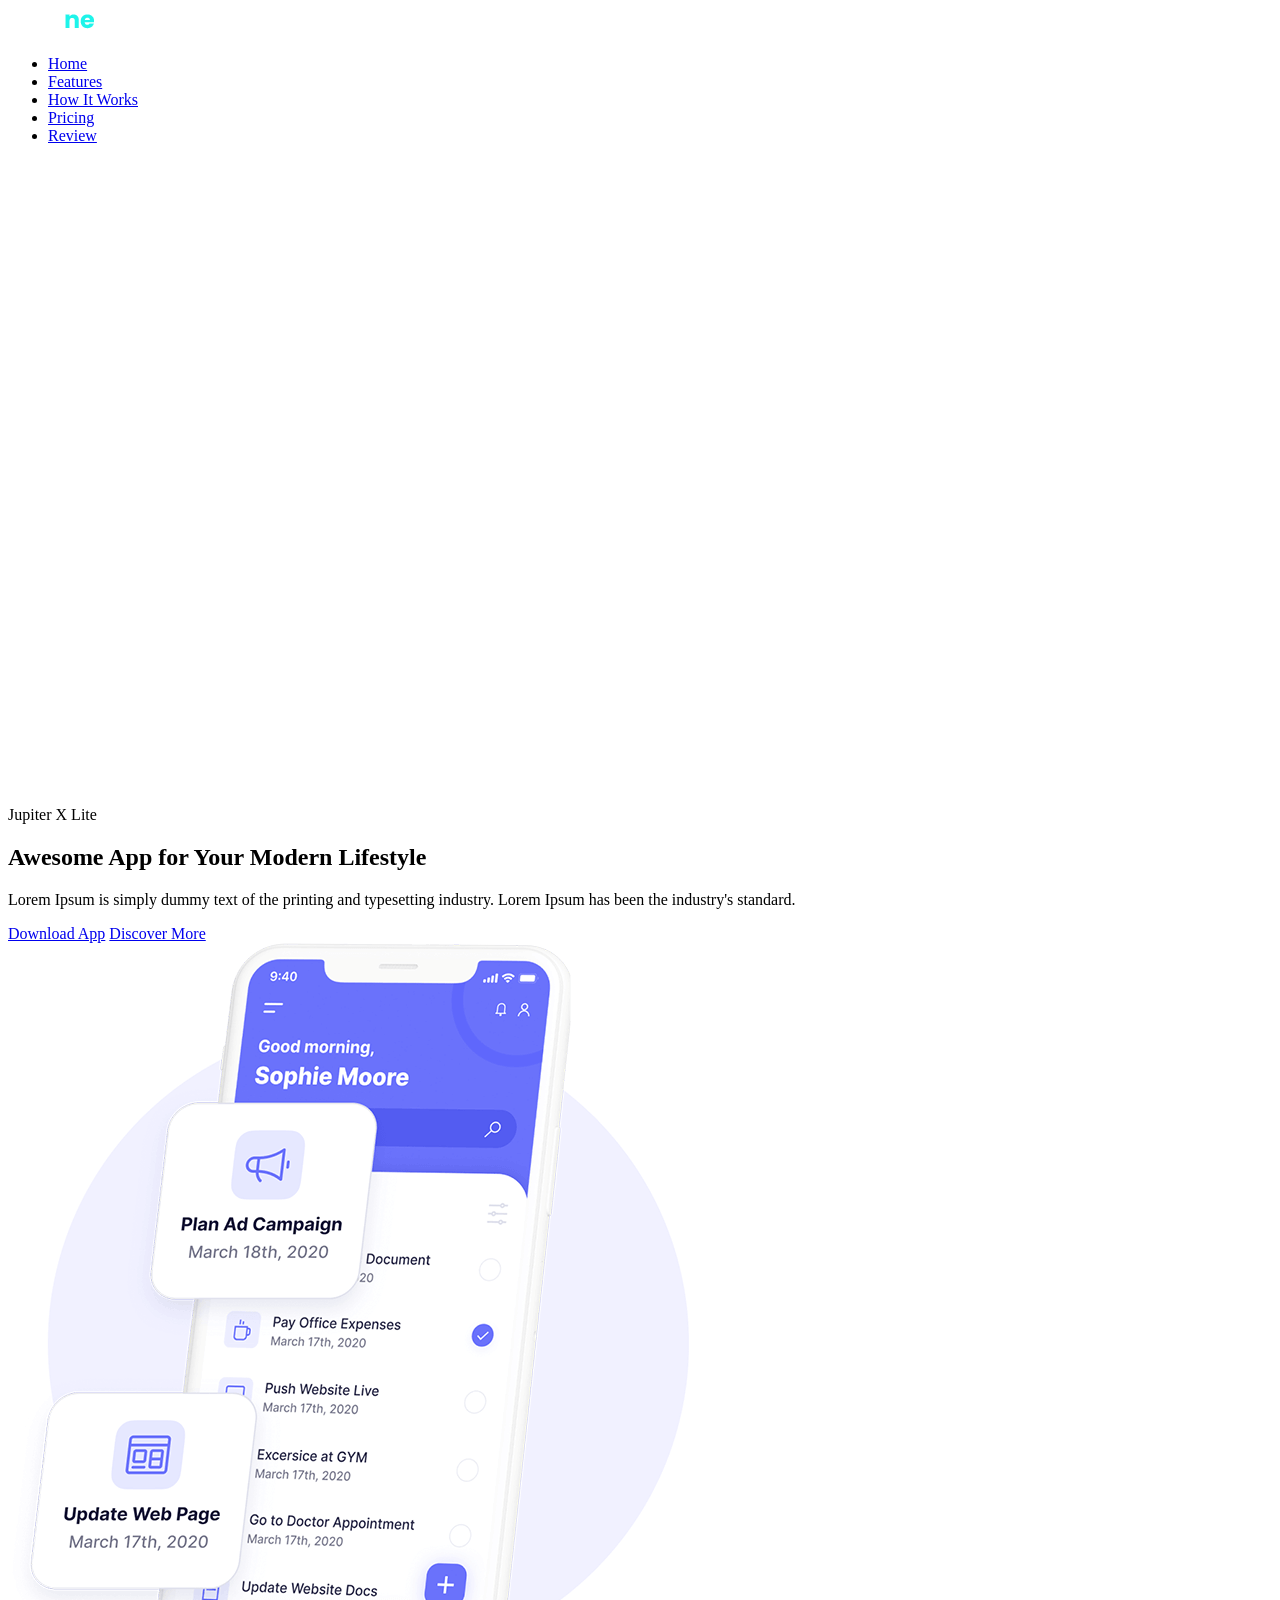
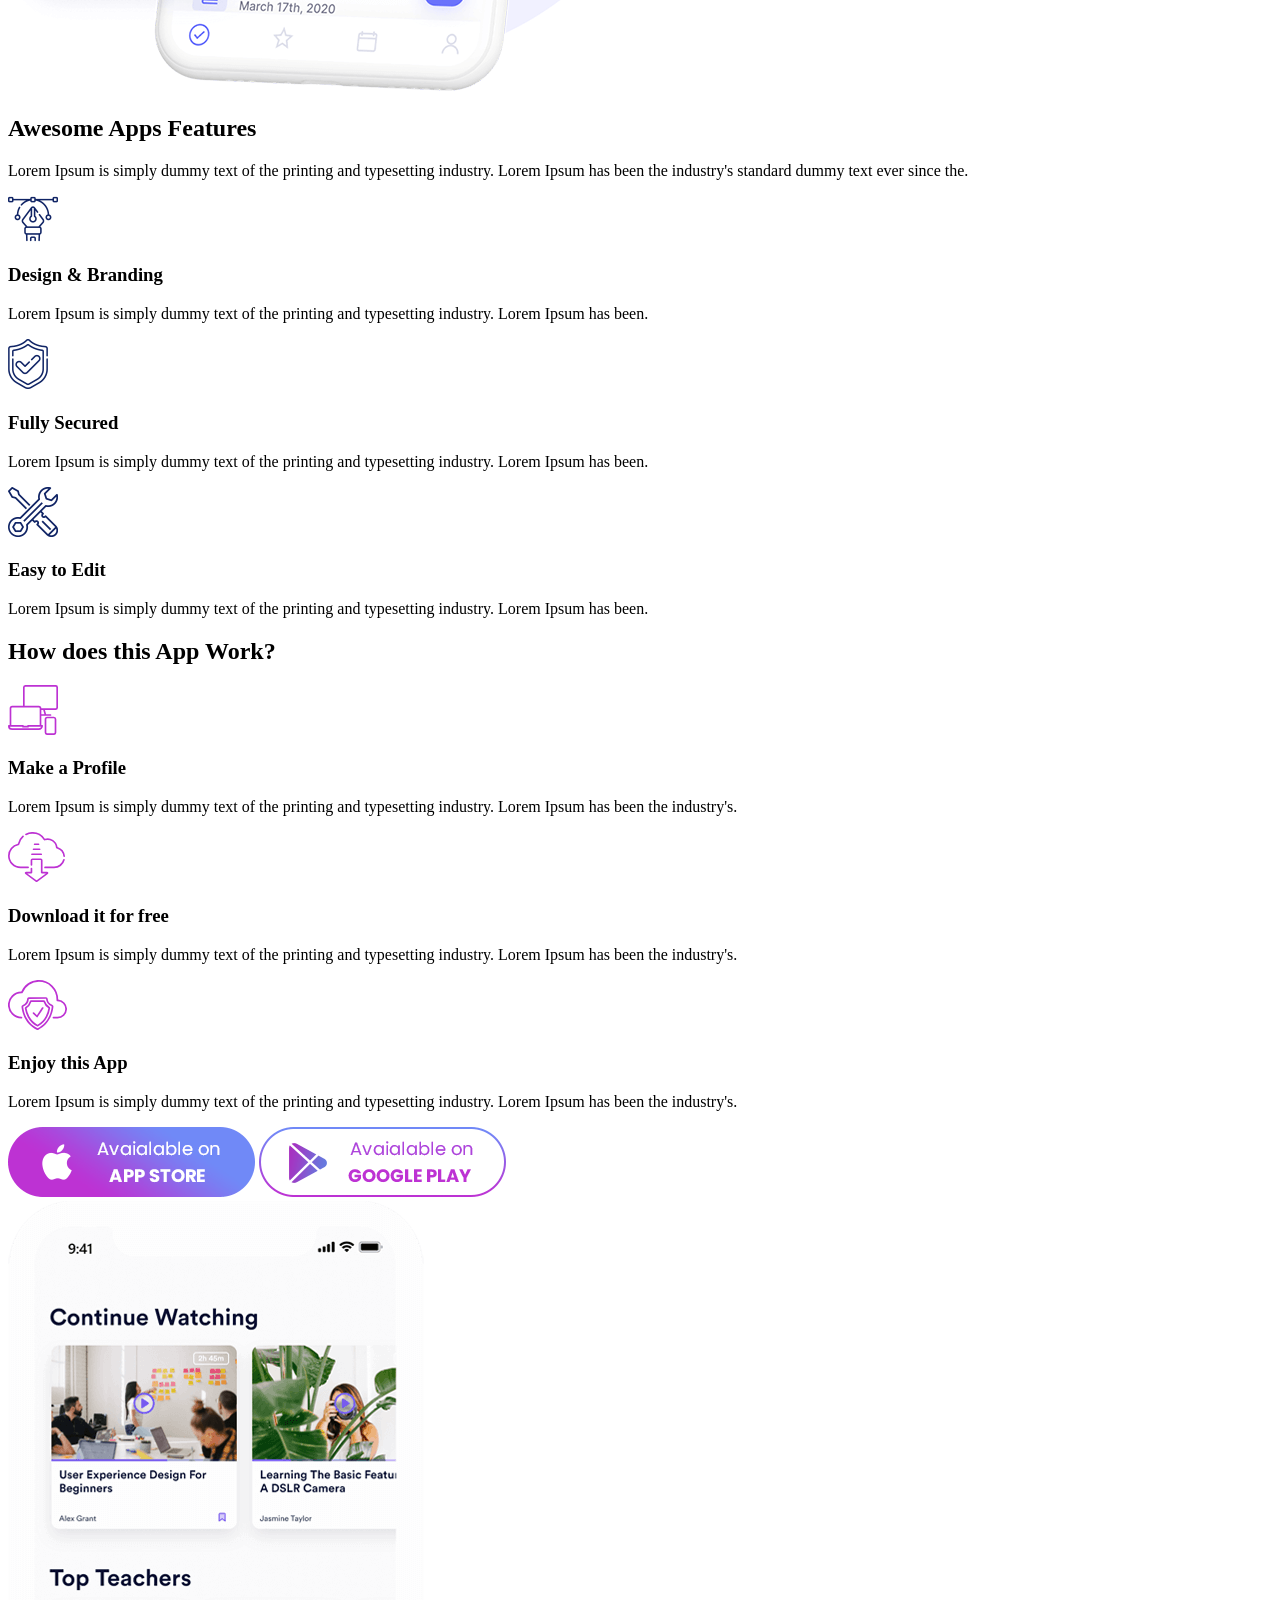
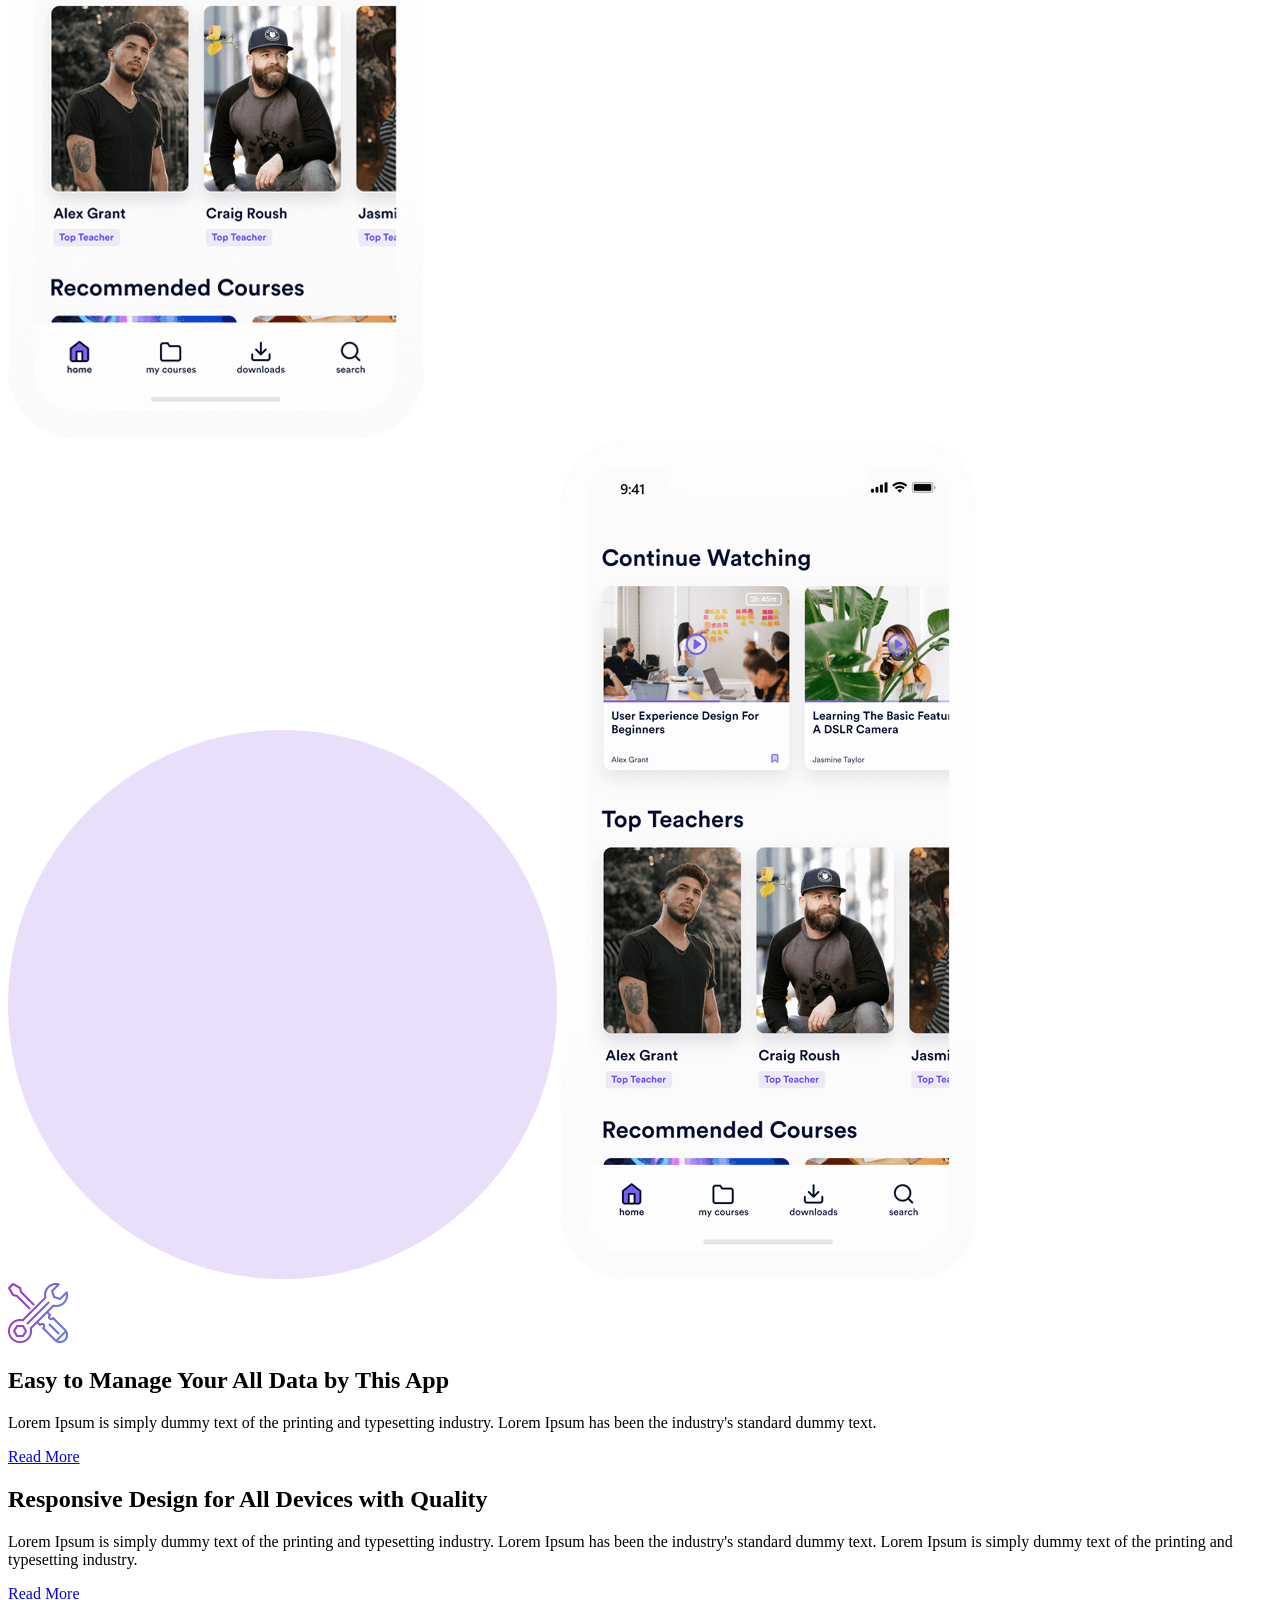
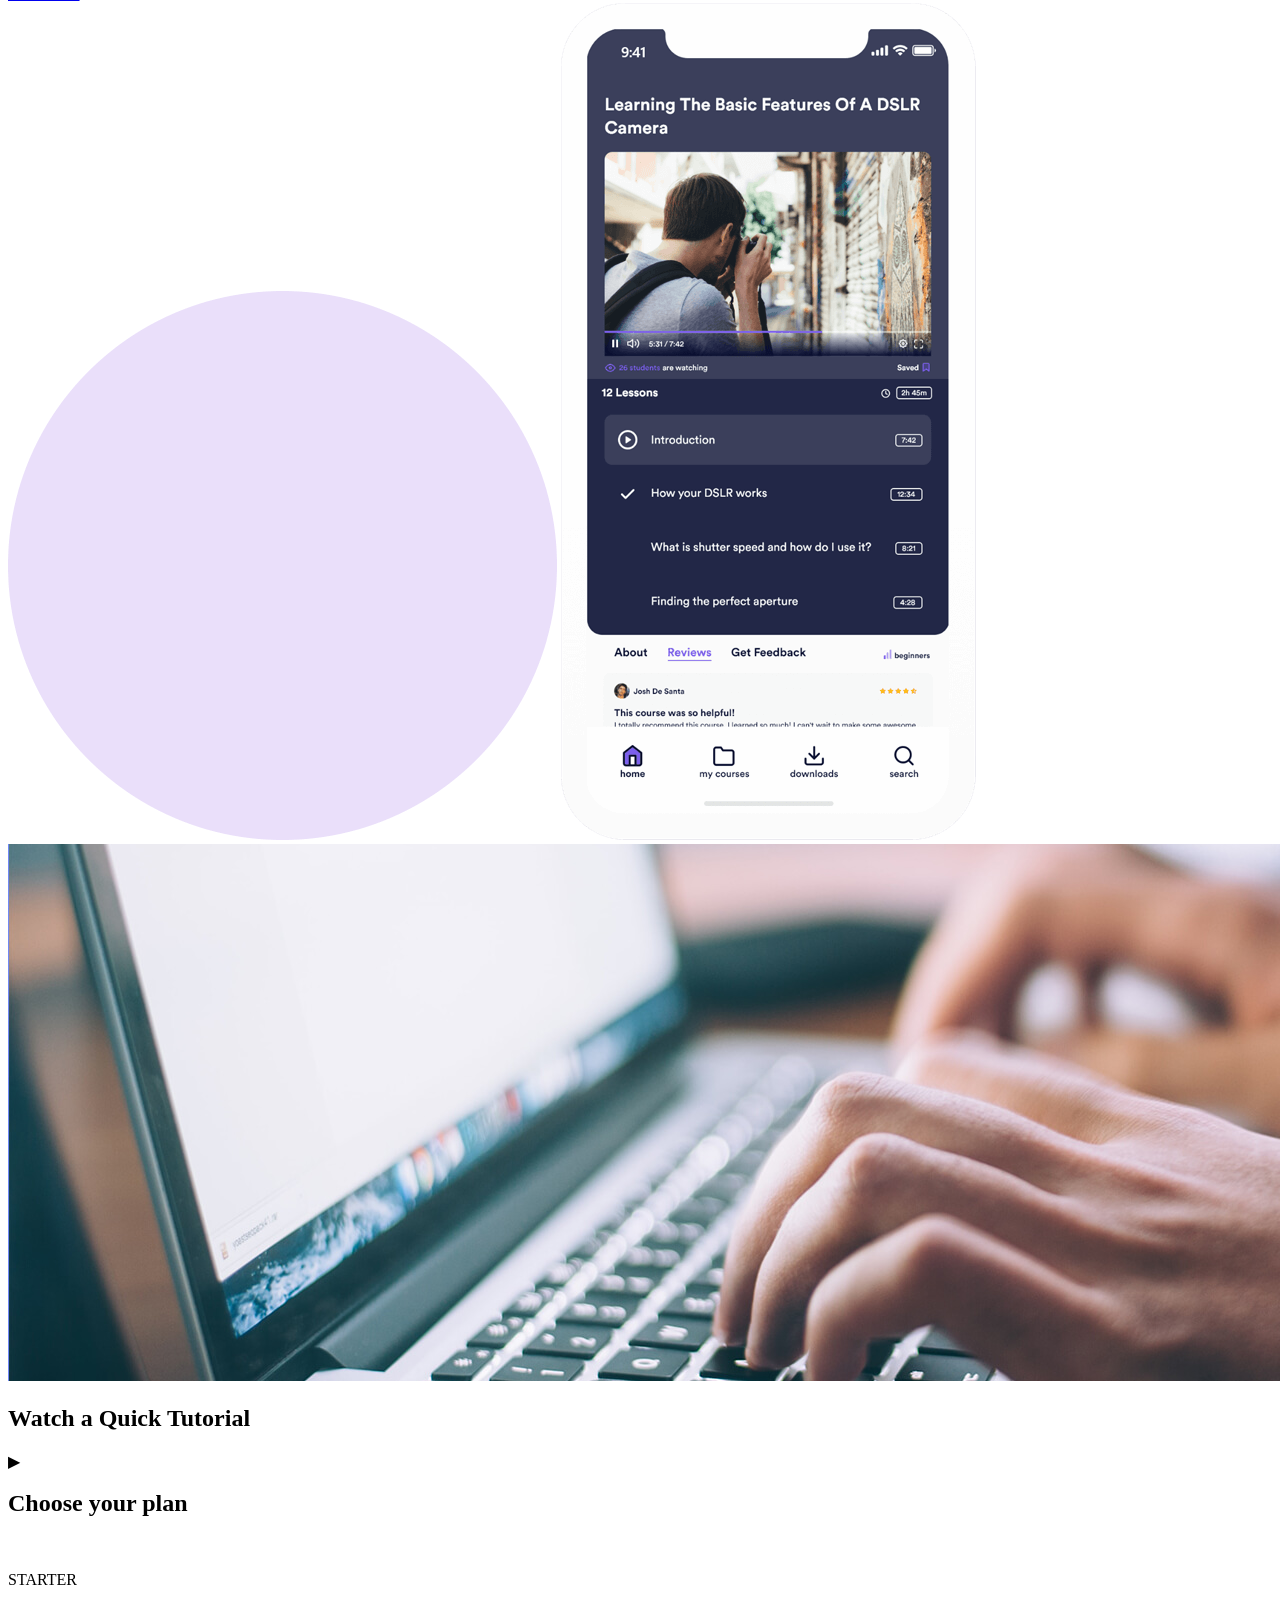
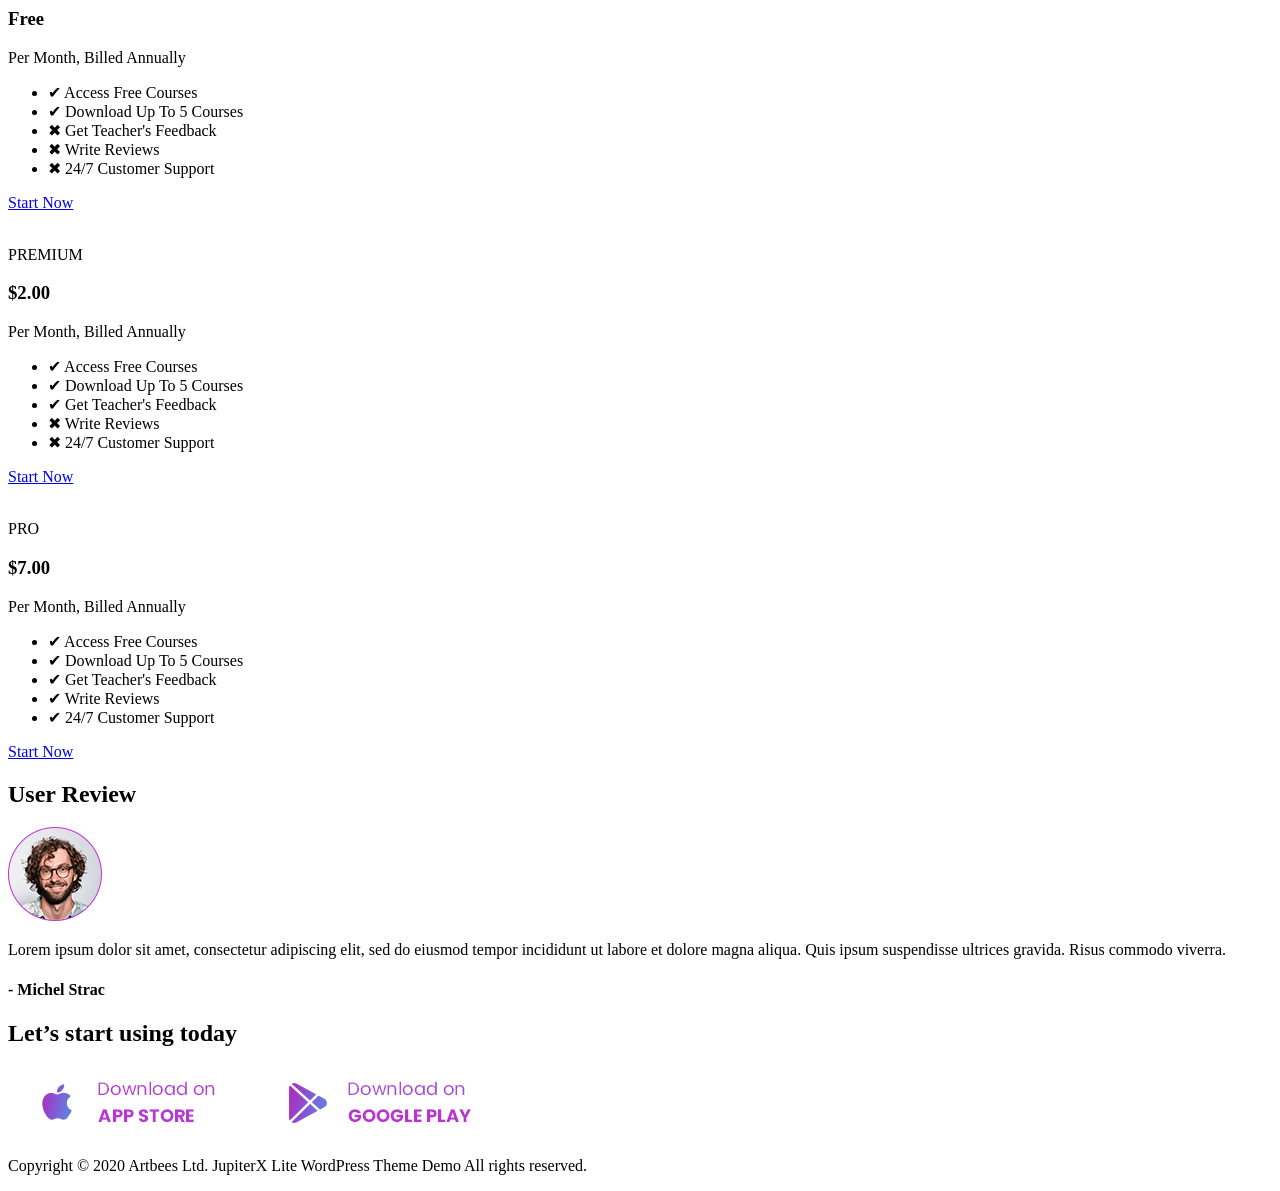
==== commit fe6ab1ac: "final project update" ====
--- a/Final-project/index.html
+++ b/Final-project/index.html
@@ -6,8 +6,7 @@
   <title>Appine Landing Page</title>
 
   <link href="https://fonts.googleapis.com/css2?family=Poppins:wght@300;400;600;700&display=swap" rel="stylesheet">
-  <link rel="stylesheet" href="styles.css">
-</head>
+<link rel="stylesheet" href="main.css"></head>
 
 <body>
 
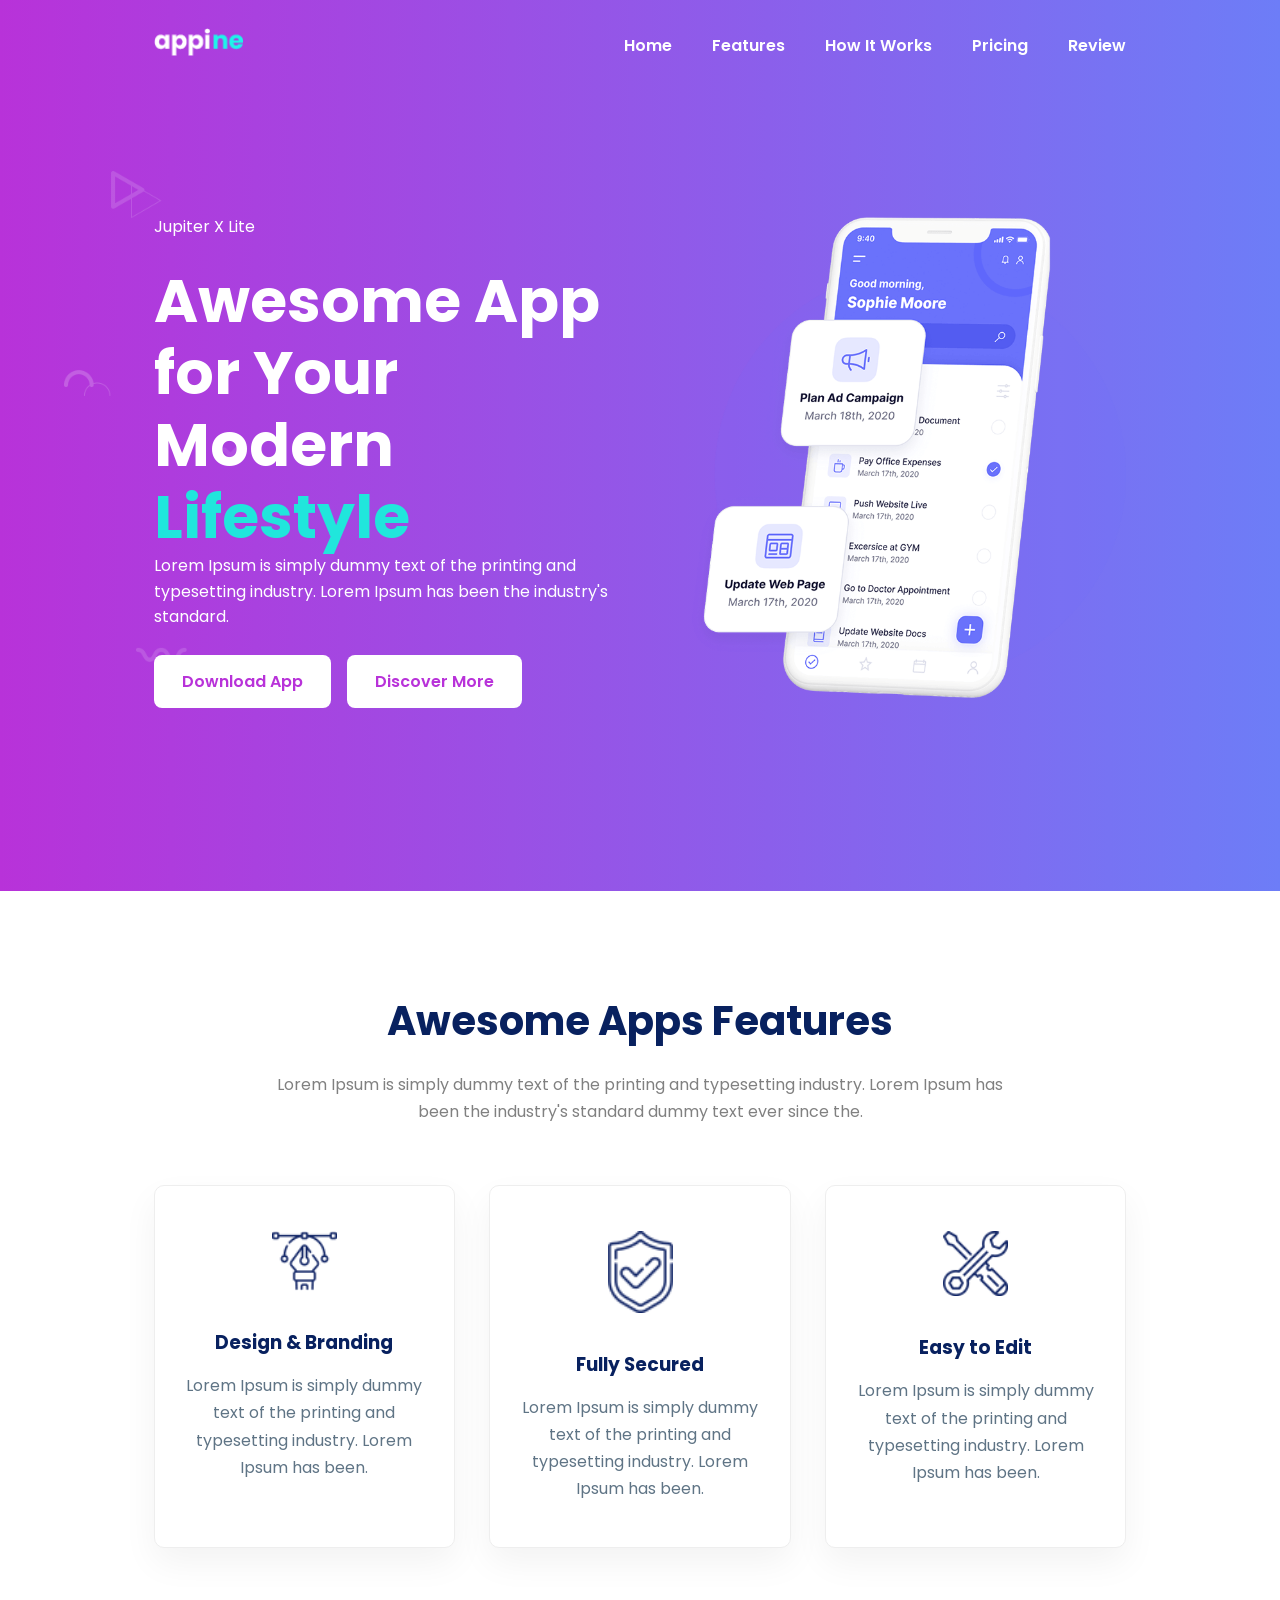
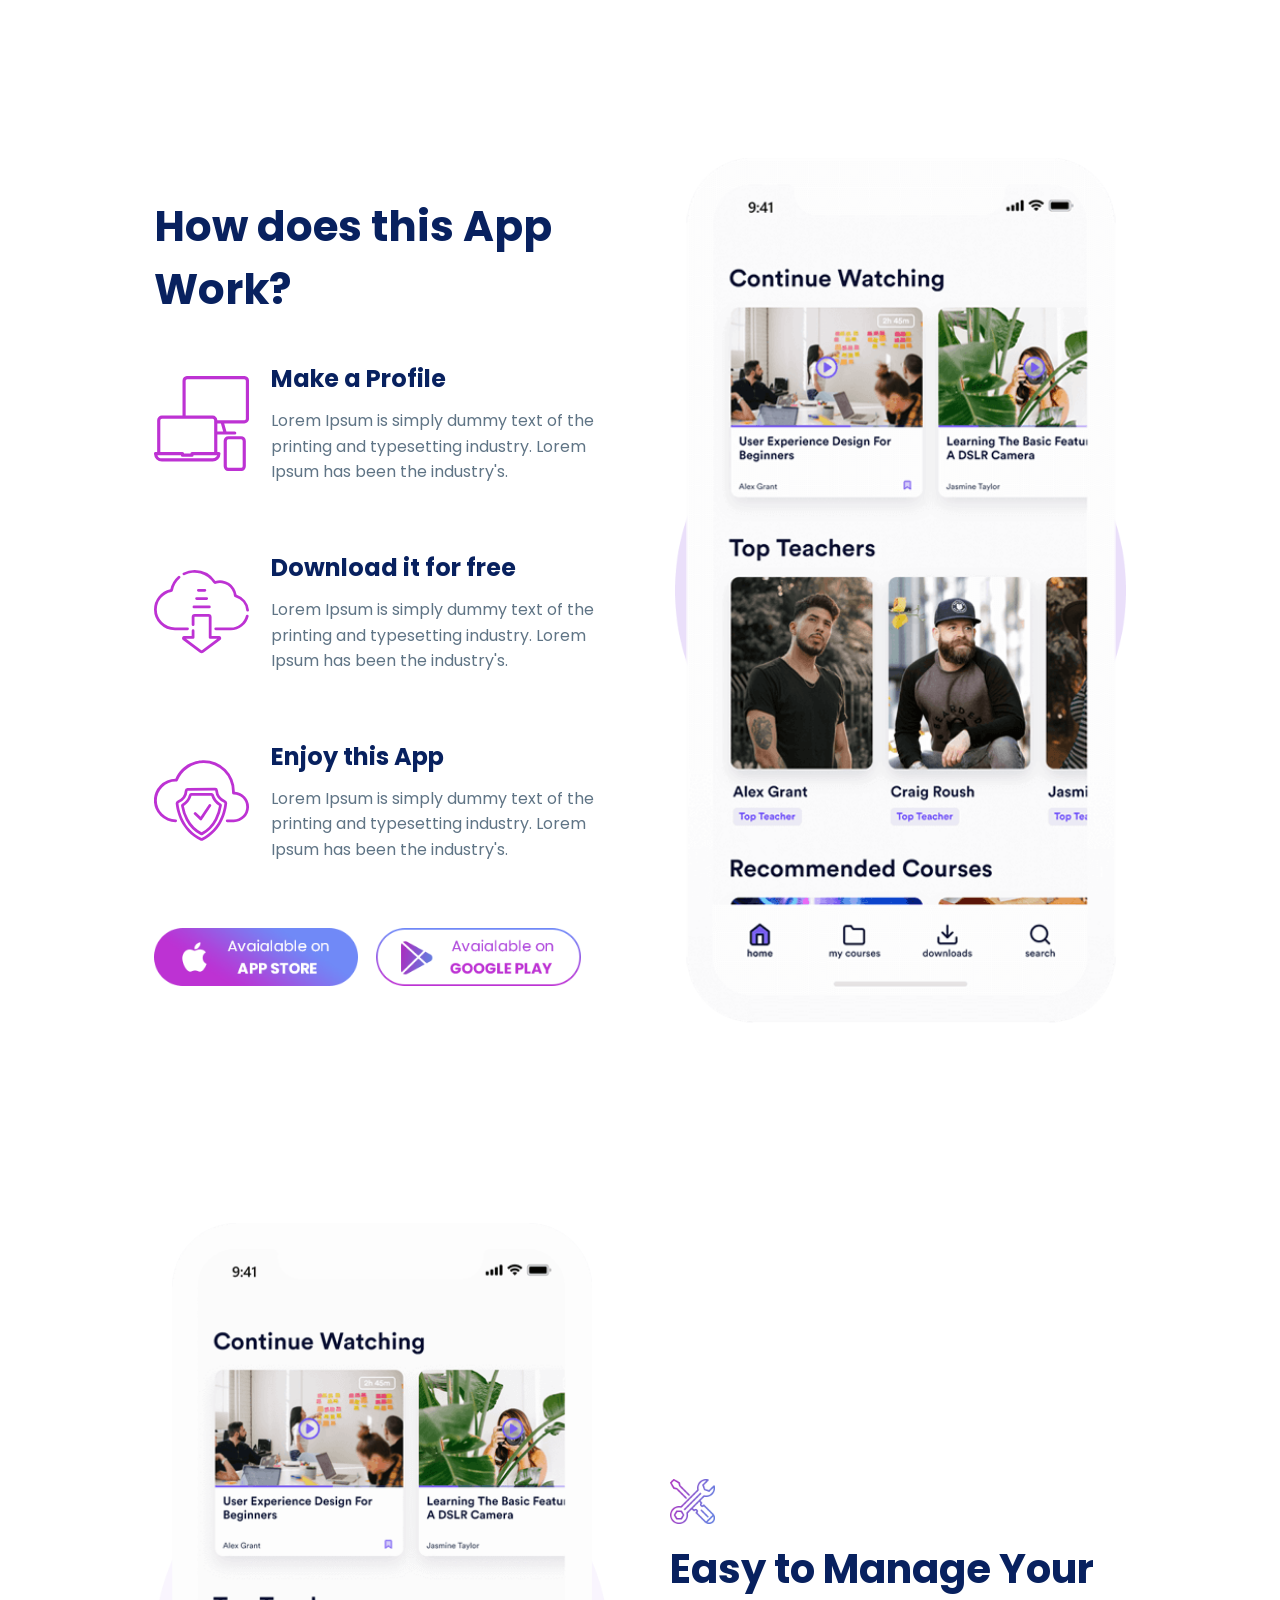
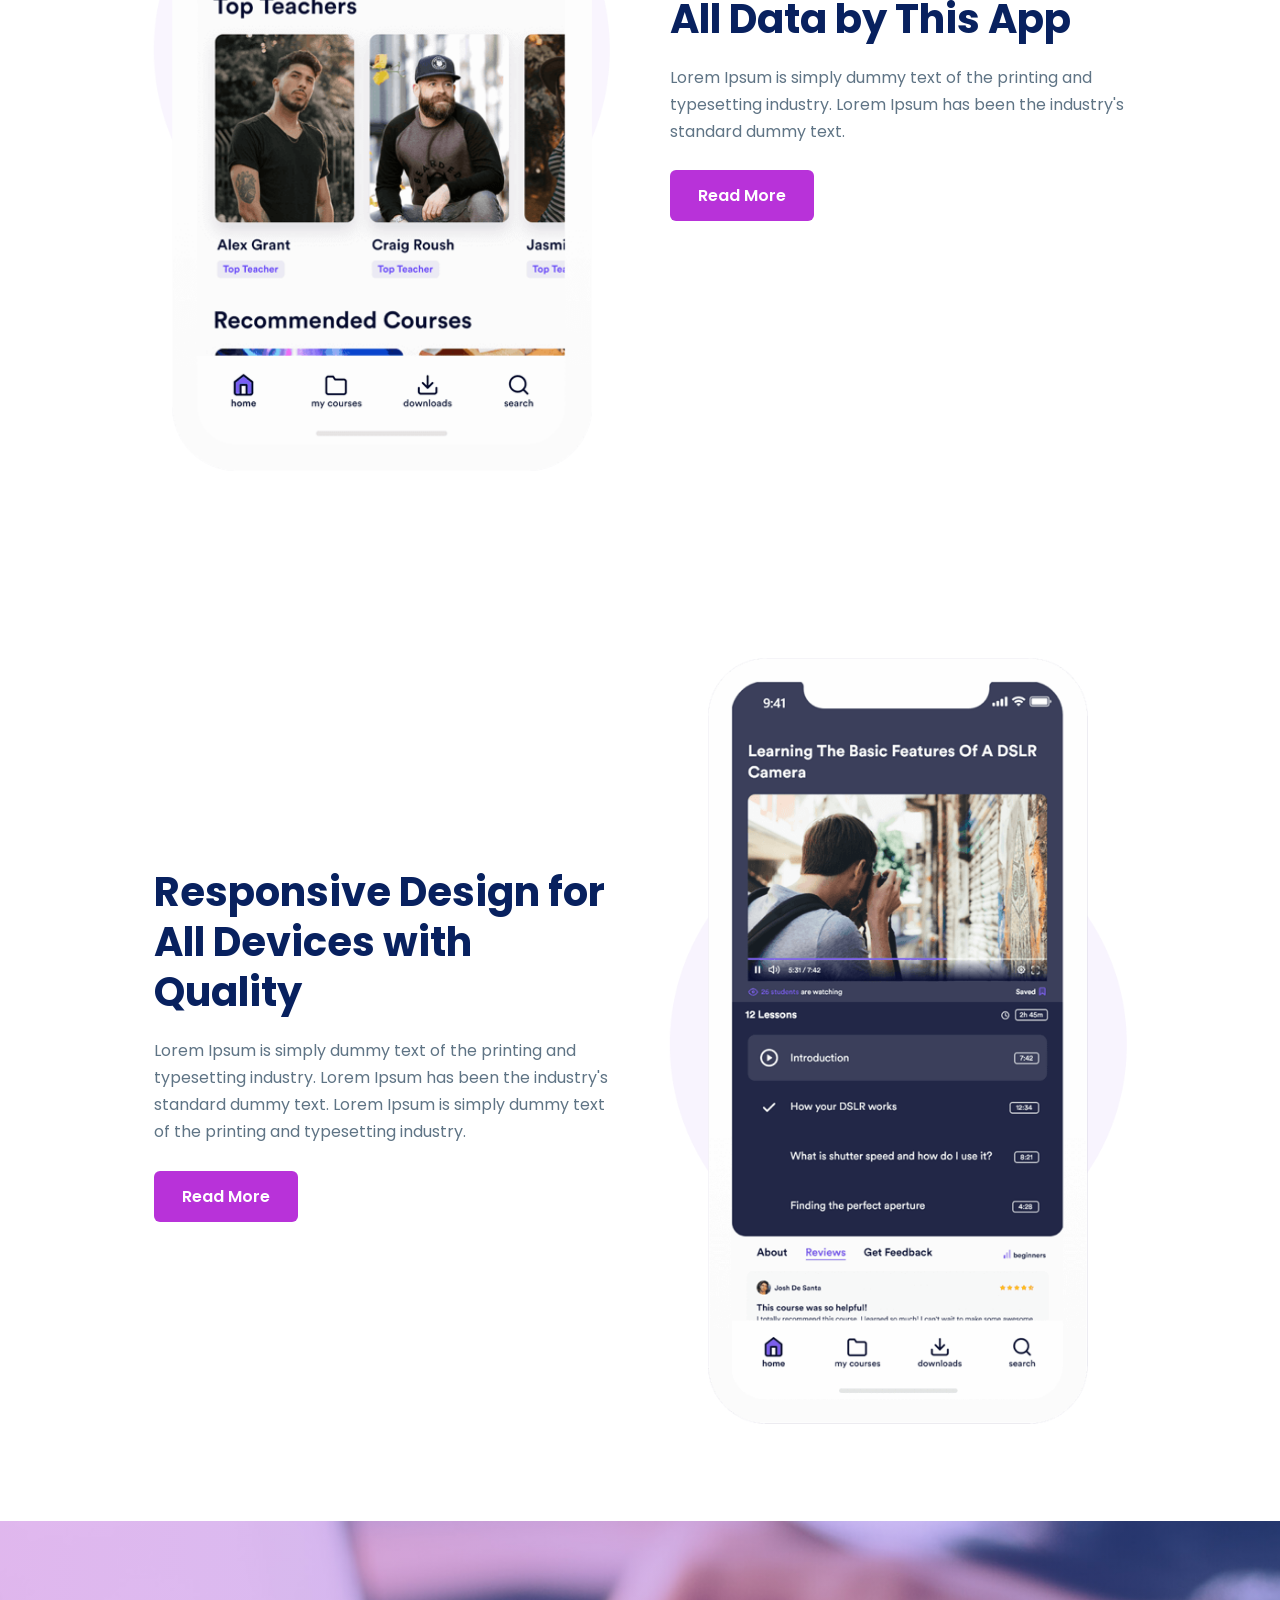
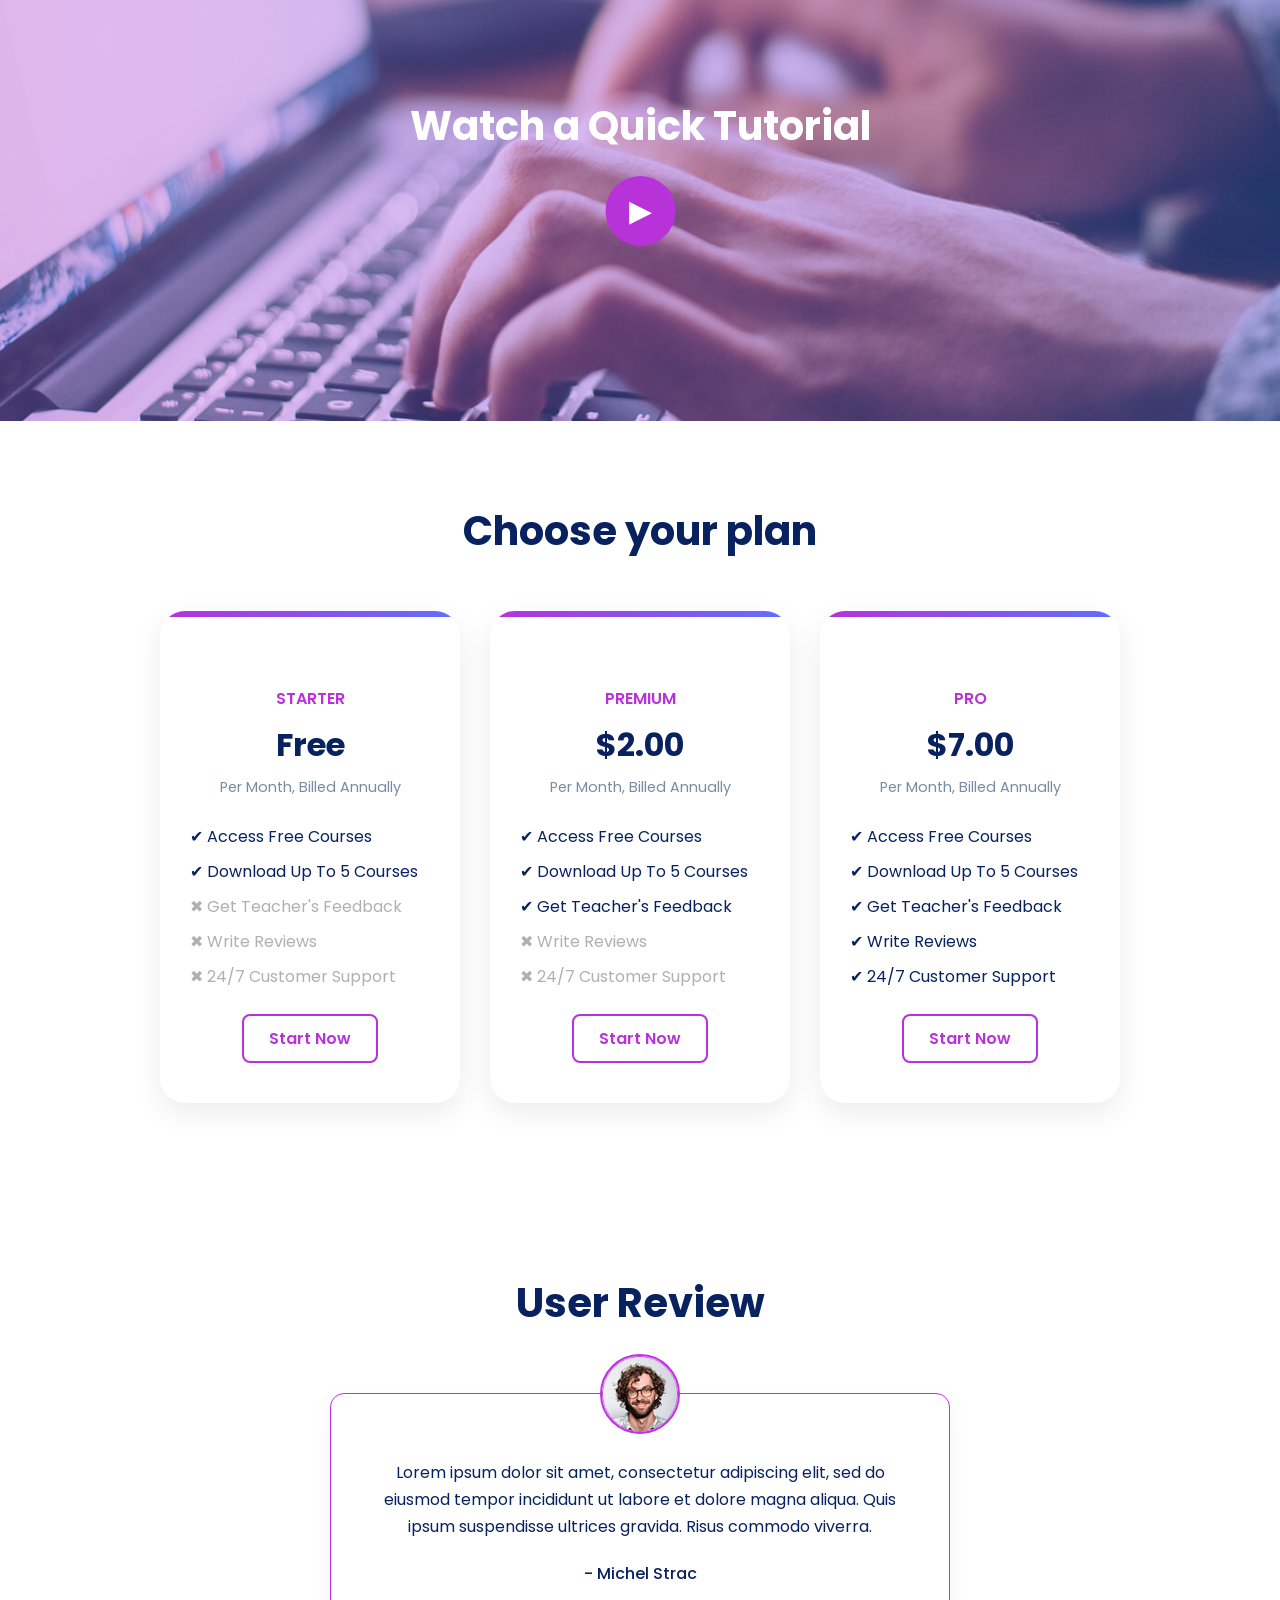
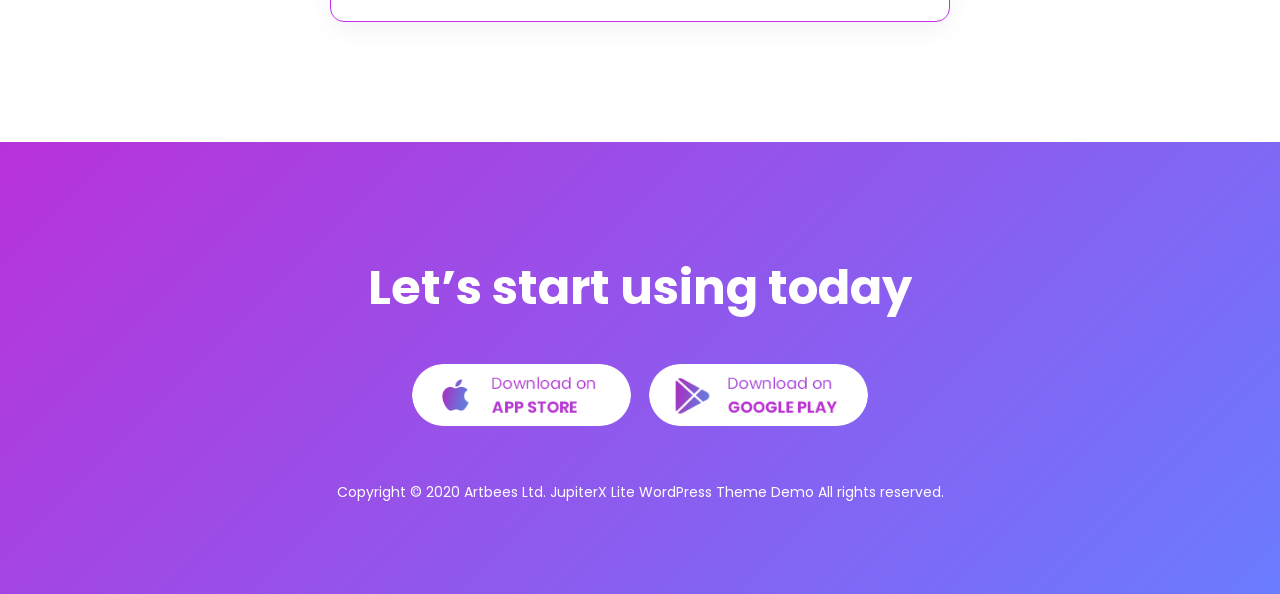
==== commit 3a2154a0: "final project update" ====
--- a/Final-project/index.html
+++ b/Final-project/index.html
@@ -6,7 +6,8 @@
   <title>Appine Landing Page</title>
 
   <link href="https://fonts.googleapis.com/css2?family=Poppins:wght@300;400;600;700&display=swap" rel="stylesheet">
-<link rel="stylesheet" href="main.css"></head>
+  <link rel="stylesheet" href="styles.css">
+</head>
 
 <body>
 
@@ -88,11 +89,15 @@
 
   <!-- HOW IT WORKS -->
   <section id="how" class="how-it-works">
+
+  <div class="how-content">
+
+    <!-- LEFT SIDE -->
     <div class="how-text">
       <h2>How does this App Work?</h2>
 
       <div class="step">
-        <img src="images/Final Project Images/image (4).svg" alt="Profile icon" loading="lazy">
+        <img src="images/Final Project Images/image (4).svg" alt="">
         <div>
           <h3>Make a Profile</h3>
           <p>Lorem Ipsum is simply dummy text of the printing and typesetting industry. Lorem Ipsum has been the industry's.</p>
@@ -100,7 +105,7 @@
       </div>
 
       <div class="step">
-        <img src="images/Final Project Images/image (5).svg" alt="Download icon" loading="lazy">
+        <img src="images/Final Project Images/image (5).svg" alt="">
         <div>
           <h3>Download it for free</h3>
           <p>Lorem Ipsum is simply dummy text of the printing and typesetting industry. Lorem Ipsum has been the industry's.</p>
@@ -108,7 +113,7 @@
       </div>
 
       <div class="step">
-        <img src="images/Final Project Images/image (6).svg" alt="Enjoy icon" loading="lazy">
+        <img src="images/Final Project Images/image (6).svg" alt="">
         <div>
           <h3>Enjoy this App</h3>
           <p>Lorem Ipsum is simply dummy text of the printing and typesetting industry. Lorem Ipsum has been the industry's.</p>
@@ -116,18 +121,20 @@
       </div>
 
       <div class="store-buttons">
-        <img src="images/Final Project Images/app-store-img.png" alt="App Store" loading="lazy">
-        <img src="images/Final Project Images/google-play-img.png" alt="Google Play" loading="lazy">
-      </div>
-    </div>
-
+        <img src="images/Final Project Images/app-store-img.png" alt="">
+        <img src="images/Final Project Images/google-play-img.png" alt="">
+      </div>
+    </div>
+
+    <!-- RIGHT SIDE -->
     <div class="how-image">
-      <picture>
-        <source srcset="images/Final Project Images/app-work-img-2.png" media="(min-width: 768px)">
-        <img src="images/Final Project Images/app-work-img-2.png" alt="App screen" loading="lazy">
-      </picture>
-    </div>
-  </section>
+      <img class="circle-bg" src="images/Final Project Images/app-work-bg.png" alt="">
+      <img class="phone-img" src="images/Final Project Images/app-work-img-2.png" alt="">
+    </div>
+
+  </div>
+
+</section>
 
   <!-- INFO -->
   <section class="info-section">
@@ -274,8 +281,7 @@
     </div>
 
     <p class="copyright">
-      Copyright © 2020 Artbees Ltd. JupiterX Lite WordPress Theme Demo All rights reserved.
-    </p>
+Copyright © 2020 Artbees Ltd. JupiterX Lite WordPress Theme Demo All rights reserved.    </p>
   </div>
 </section>
 
--- a/Final-project/styles.css
+++ b/Final-project/styles.css
@@ -0,0 +1,671 @@
+* {
+  box-sizing: border-box;
+  margin: 0;
+  padding: 0;
+}
+
+body {
+  font-family: 'Poppins', sans-serif;
+  color: #111;
+}
+
+img {
+  max-width: 100%;
+  height: auto;
+}
+
+/* HEADER */
+.site-header {
+  background: linear-gradient(to right, #b832d9, #6d7df7);
+}
+
+.nav {
+  display: flex;
+  justify-content: space-between;
+  align-items: center;
+  padding: 28px 12%;
+}
+
+.logo img {
+  height: 28px;
+}
+
+.nav-links {
+  display: flex;
+  gap: 40px;
+  list-style: none;
+}
+
+.nav-links a {
+  color: white;
+  text-decoration: none;
+  font-weight: 600;
+}
+
+/* HERO */
+.hero {
+  position: relative;
+  min-height: 800px;   
+  display: flex;
+  justify-content: space-between;
+  align-items: center;
+  padding: 60px 12% 120px;  
+  background: linear-gradient(to right, #b832d9, #6d7df7);
+  color: white;
+  overflow: hidden;
+}
+
+/* SHAPES IMAGE */
+.hero-shapes {
+  position: absolute;
+  left: 5%;
+  top: 80px;
+  height: 500px;
+  opacity: 0.5;
+  z-index: 0;
+}
+
+/* HERO TEXT */
+.hero-text {
+  width: 50%;
+  position: relative;
+  z-index: 2;
+}
+
+.small-text {
+  margin-bottom: 15px;
+}
+
+.hero-text h1 {
+  font-size: 60px;      
+  font-weight: 700;
+  line-height: 1.2;
+  max-width: 800px;    
+}
+
+.hero-text h1 span {
+  color: #20e6dc;
+}
+
+.hero-text p {
+  margin-bottom: 25px;
+  line-height: 1.6;
+}
+
+/* BUTTONS */
+.hero-buttons a {
+  display: inline-block;
+  padding: 14px 28px;
+  border-radius: 8px;
+  margin-right: 12px;
+  text-decoration: none;
+  font-weight: 600;
+}
+
+.hero-buttons a:first-child {
+  background: white;
+  color: #b832d9;
+}
+
+.hero-buttons a:last-child {
+  background: white;
+  color: #b832d9;
+}
+
+/* HERO IMAGE */
+.hero-image {
+  width: 45%;
+  text-align: center;
+  position: relative;
+  z-index: 2;
+}
+
+.hero-image img {
+  width: 520px;
+}
+
+/* FEATURES */
+.features {
+  text-align: center;
+  padding: 100px 12%;
+}
+
+.features h2 {
+  font-size: 2.5rem;
+  color: #08215f;
+  margin-bottom: 20px;
+}
+
+.features-desc {
+  max-width: 750px;
+  margin: 0 auto 60px;
+  color: gray;
+  line-height: 1.7;
+}
+
+.feature-container {
+  display: flex;
+  justify-content: space-between;
+  gap: 30px;
+}
+
+.feature-box {
+  width: 31%;
+  border: 1px solid #eee;
+  padding: 45px 30px;
+  border-radius: 10px;
+  box-shadow: 0 15px 35px rgba(0, 0, 0, 0.05);
+  background: white;
+}
+
+.feature-box img {
+  width: 65px;
+  margin-bottom: 30px;
+}
+
+.feature-box h3 {
+  color: #08215f;
+  margin-bottom: 15px;
+}
+
+.feature-box p {
+  color: #5f7485;
+  line-height: 1.7;
+}
+
+/* HOW IT WORKS */
+.how-it-works {
+  padding: 110px 12%;
+}
+
+.how-content {
+  display: flex;
+  align-items: center;
+  justify-content: space-between;
+  gap: 70px;
+}
+
+.how-text {
+  width: 48%;
+}
+
+.how-text h2 {
+  font-size: 42px;
+  color: #08215f;
+  margin-bottom: 40px;
+}
+
+.step {
+  display: flex;
+  align-items: center;
+  gap: 22px;
+  margin-bottom: 65px;
+}
+
+.step img {
+  width: 95px;
+  height: 95px;
+}
+
+.step h3 {
+  font-size: 24px;
+  color: #08215f;
+  margin-bottom: 12px;
+}
+
+.step p {
+  color: #5f7485;
+  line-height: 1.6;
+  font-size: 16px;
+  max-width: 390px;
+}
+
+.store-buttons {
+  display: flex;
+  gap: 18px;
+  margin-top: 10px;
+}
+
+.store-buttons img {
+  height: 58px;
+}
+
+.how-image {
+  width: 48%;
+  position: relative;
+  display: flex;
+  justify-content: center;
+  align-items: center;
+}
+
+.circle-bg {
+  position: absolute;
+  width: 560px;
+  z-index: 1;
+}
+
+.phone-img {
+  width: 430px;
+  position: relative;
+  z-index: 2;
+}
+
+/* INFO SECTION */
+.info-section {
+  display: flex;
+  justify-content: space-between;
+  align-items: center;
+  padding: 90px 12%;
+  gap: 60px;
+}
+
+.info-image {
+  width: 48%;
+  position: relative;
+  text-align: center;
+}
+
+.info-bg {
+  position: absolute;
+  width: 600px;
+  left: 50%;
+  top: 50%;
+  transform: translate(-50%, -50%);
+  opacity: 0.3;
+  z-index: 0;
+}
+
+.info-phone {
+  width: 420px;
+  position: relative;
+  z-index: 2;
+}
+
+.info-text {
+  width: 48%;
+}
+
+.info-icon {
+  width: 45px;
+  height: auto;
+  display: block;
+  margin-bottom: 20px;
+}
+
+.info-text h2 {
+  font-size: 2.5rem;
+  color: #08215f;
+  margin-bottom: 20px;
+  line-height: 1.25;
+}
+
+.info-text p {
+  color: #5f7485;
+  line-height: 1.7;
+  max-width: 560px;
+}
+
+.info-text a {
+  display: inline-block;
+  margin-top: 25px;
+  background: #b832d9;
+  color: white;
+  padding: 13px 28px;
+  border-radius: 6px;
+  text-decoration: none;
+  font-weight: 600;
+}
+
+/* RESPONSIVE DESIGN SECTION */
+.responsive-section {
+  display: flex;
+  justify-content: space-between;
+  align-items: center;
+  padding: 90px 12%;
+  gap: 60px;
+}
+
+.responsive-text {
+  width: 48%;
+}
+
+.responsive-text h2 {
+  font-size: 2.5rem;
+  color: #08215f;
+  line-height: 1.25;
+  margin-bottom: 20px;
+}
+
+.responsive-text p {
+  color: #5f7485;
+  line-height: 1.7;
+  margin-bottom: 25px;
+}
+
+.responsive-text a {
+  display: inline-block;
+  background: #b832d9;
+  color: white;
+  padding: 13px 28px;
+  border-radius: 6px;
+  text-decoration: none;
+  font-weight: 600;
+}
+
+.responsive-image {
+  width: 48%;
+  position: relative;
+  text-align: center;
+}
+
+.responsive-bg {
+  position: absolute;
+  width: 530px;
+  max-width: 100%;
+  left: 50%;
+  top: 50%;
+  transform: translate(-50%, -50%);
+  opacity: 0.35;
+  z-index: 0;
+}
+
+.responsive-phone {
+  width: 380px;
+  position: relative;
+  z-index: 2;
+}
+
+/* VIDEO SECTION */
+.video-section {
+  position: relative;
+  width: 100%;
+  height: 500px;
+  overflow: hidden;
+}
+
+.video-bg {
+  width: 100%;
+  height: 100%;
+  object-fit: cover;
+}
+
+/* purple overlay */
+.video-overlay {
+  position: absolute;
+  width: 100%;
+  height: 100%;
+  background: linear-gradient(90deg, #b832d9, #6a5cff);
+  opacity: 0.3;
+  top: 0;
+  left: 0;
+  z-index: 1;
+}
+
+.video-content {
+  position: absolute;
+  top: 50%;
+  left: 50%;
+  transform: translate(-50%, -50%);
+  text-align: center;
+  color: white;
+  z-index: 2;
+}
+
+.video-content h2 {
+  font-size: 2.5rem;
+  margin-bottom: 20px;
+}
+
+/* PLAY BUTTON */
+.play-button {
+  width: 70px;
+  height: 70px;
+  background: #b832d9;
+  border-radius: 50%;
+  display: flex;
+  align-items: center;
+  justify-content: center;
+  margin: auto;
+  font-size: 30px;
+  color: white;
+  cursor: pointer;
+  transition: 0.3s;
+}
+
+.play-button:hover {
+  transform: scale(1.1);
+}
+
+/* PRICING */
+/* PRICING SECTION */
+.pricing-section {
+  text-align: center;
+  padding: 80px 10%;
+}
+
+.pricing-section h2 {
+  font-size: 2.5rem;
+  color: #08215f;
+  margin-bottom: 50px;
+}
+
+.pricing-container {
+  display: flex;
+  justify-content: center;
+  gap: 30px;
+  flex-wrap: wrap;
+}
+
+/* CARD */
+.pricing-card {
+  position: relative;
+  background: white;
+  padding: 50px 30px 40px;
+  width: 300px;
+  border-radius: 25px;
+  box-shadow: 0 10px 30px rgba(0,0,0,0.08);
+  overflow: hidden;
+}
+
+/* SVG SHAPE */
+.card-shape {
+  position: absolute;
+  top: 0;
+  left: 0;
+  width: 100%;
+  z-index: 0;
+}
+
+/* TEXT ABOVE SHAPE */
+.pricing-card * {
+  position: relative;
+  z-index: 2;
+}
+
+.plan {
+  color: #b832d9;
+  font-weight: 600;
+  margin-bottom: 10px;
+}
+
+.pricing-card h3 {
+  font-size: 2rem;
+  color: #08215f;
+  margin-bottom: 5px;
+}
+
+.pricing-card span {
+  font-size: 0.9rem;
+  color: #7a8ca3;
+}
+
+/* LIST */
+.pricing-card ul {
+  list-style: none;
+  padding: 0;
+  margin: 25px 0;
+  text-align: left;
+}
+
+.pricing-card ul li {
+  margin: 10px 0;
+  color: #08215f;
+}
+
+.pricing-card ul li.disabled {
+  color: #b0b0b0;
+}
+
+/* BUTTON */
+.pricing-card a {
+  display: inline-block;
+  border: 2px solid #b832d9;
+  padding: 10px 25px;
+  border-radius: 8px;
+  color: #b832d9;
+  text-decoration: none;
+  font-weight: 600;
+  transition: 0.3s;
+}
+
+.pricing-card a:hover {
+  background: #b832d9;
+  color: white;
+}
+.pricing-card::after {
+  content: "";
+  position: absolute;
+  top: 0;
+  left: 0;
+  width: 100%;
+  height: 6px;
+  background: linear-gradient(to right, #b832d9, #5f6fff);
+  border-top-left-radius: 25px;
+  border-top-right-radius: 25px;
+}
+
+/* REVIEW SECTION */
+.review-section {
+  text-align: center;
+  padding: 90px 12% 120px;
+}
+
+.review-section h2 {
+  font-size: 2.5rem;
+  color: #08215f;
+  margin-bottom: 60px;
+}
+
+.review-box {
+  width: 620px;
+  max-width: 100%;
+  margin: 0 auto;
+  border: 1px solid #c02ee8;
+  border-radius: 14px;
+  padding: 65px 50px 35px;
+  position: relative;
+  box-shadow: 0 8px 25px rgba(0,0,0,0.05);
+}
+
+.review-img {
+  width: 80px;
+  height: 80px;
+  border-radius: 50%;
+  position: absolute;
+  top: -40px;
+  left: 50%;
+  transform: translateX(-50%);
+  border: 2px solid #c02ee8;
+}
+
+.review-box p {
+  color: #08215f;
+  line-height: 1.7;
+  margin-bottom: 20px;
+}
+
+.review-box h4 {
+  color: #08215f;
+  font-weight: 500;
+}
+
+/* FOOTER */
+.cta-section {
+  background: linear-gradient(135deg, #b832d9, #6a7cff);
+  padding: 110px 20px 90px;
+  text-align: center;
+  color: white;
+}
+
+.cta-content h2 {
+  font-size: 3rem;
+  font-weight: 700;
+  margin-bottom: 40px;
+}
+
+.cta-section .store-buttons {
+  display: flex;
+  justify-content: center;
+  gap: 18px;
+  margin-bottom: 55px;
+}
+
+.cta-section .store-buttons img {
+  height: 62px;
+  border-radius: 35px;
+}
+
+.copyright {
+  font-size: 14px;
+  line-height: 1.7;
+  color: white;
+}
+
+/* MOBILE */
+@media (max-width: 767px) {
+
+  .nav {
+    flex-direction: column;
+    gap: 20px;
+  }
+
+  .nav-links {
+    flex-wrap: wrap;
+    justify-content: center;
+  }
+
+  .hero,
+  .how-it-works,
+  .info-section {
+    flex-direction: column;
+    text-align: center;
+  }
+
+  .hero-text,
+  .hero-image,
+  .how-text,
+  .how-image,
+  .info-image,
+  .info-text {
+    width: 100%;
+  }
+
+  .hero-text h1 {
+    font-size: 2.5rem;
+  }
+
+  .feature-container,
+  .pricing-container {
+    flex-direction: column;
+  }
+
+  .feature-box,
+  .price-card {
+    width: 100%;
+  }
+
+  .store-buttons {
+    justify-content: center;
+    flex-wrap: wrap;
+  }
+}
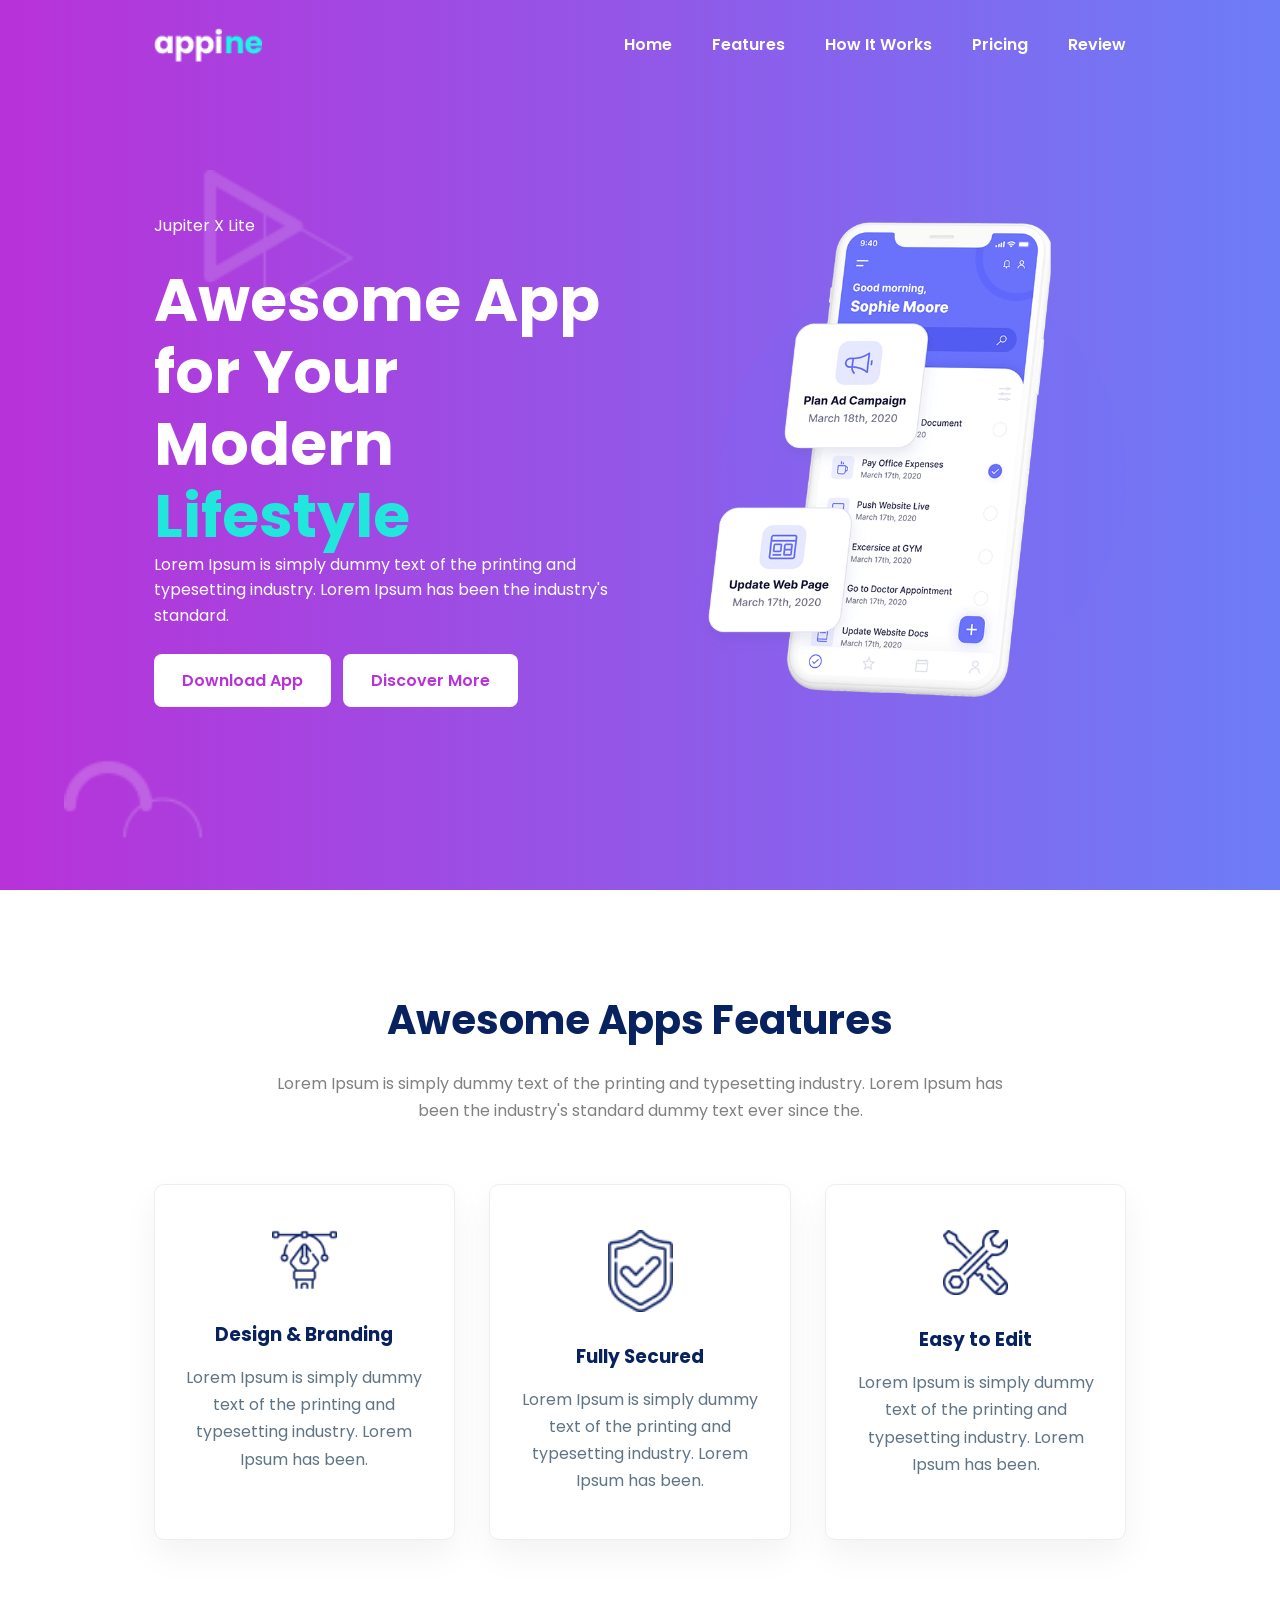
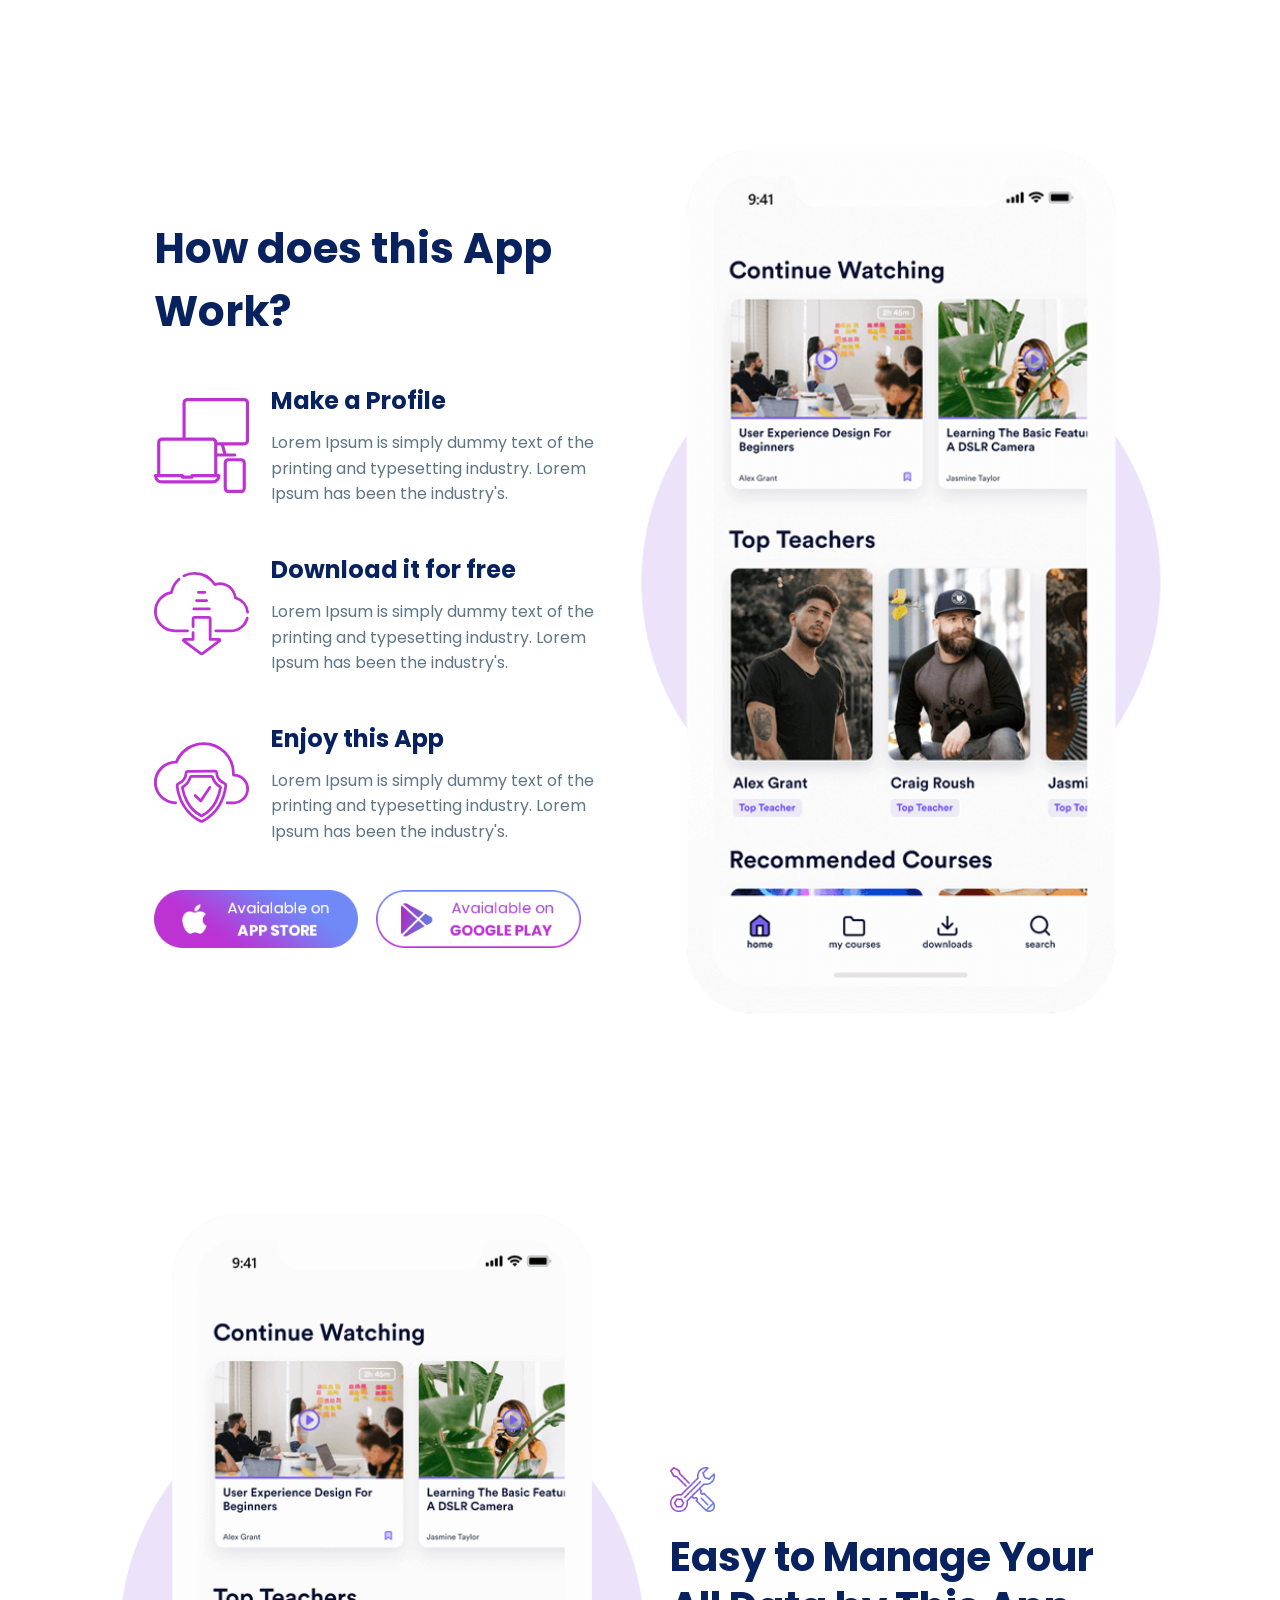
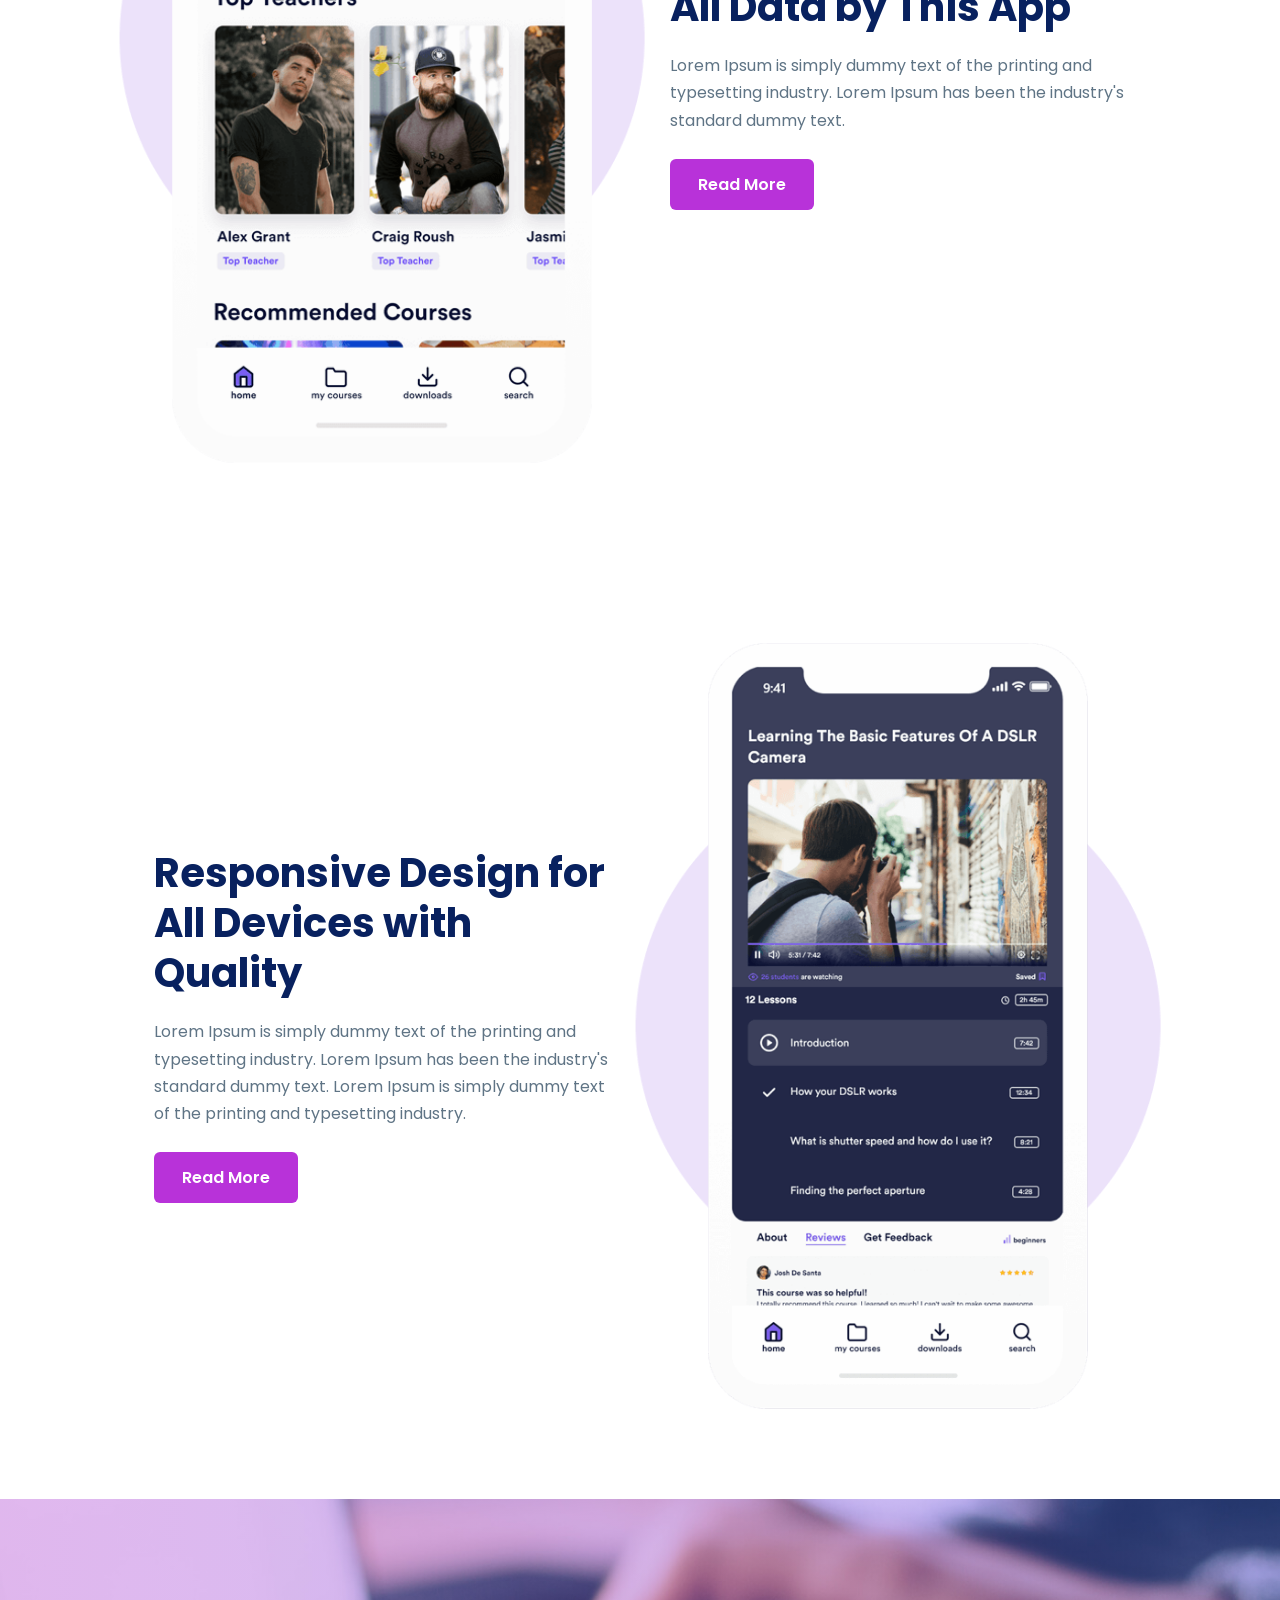
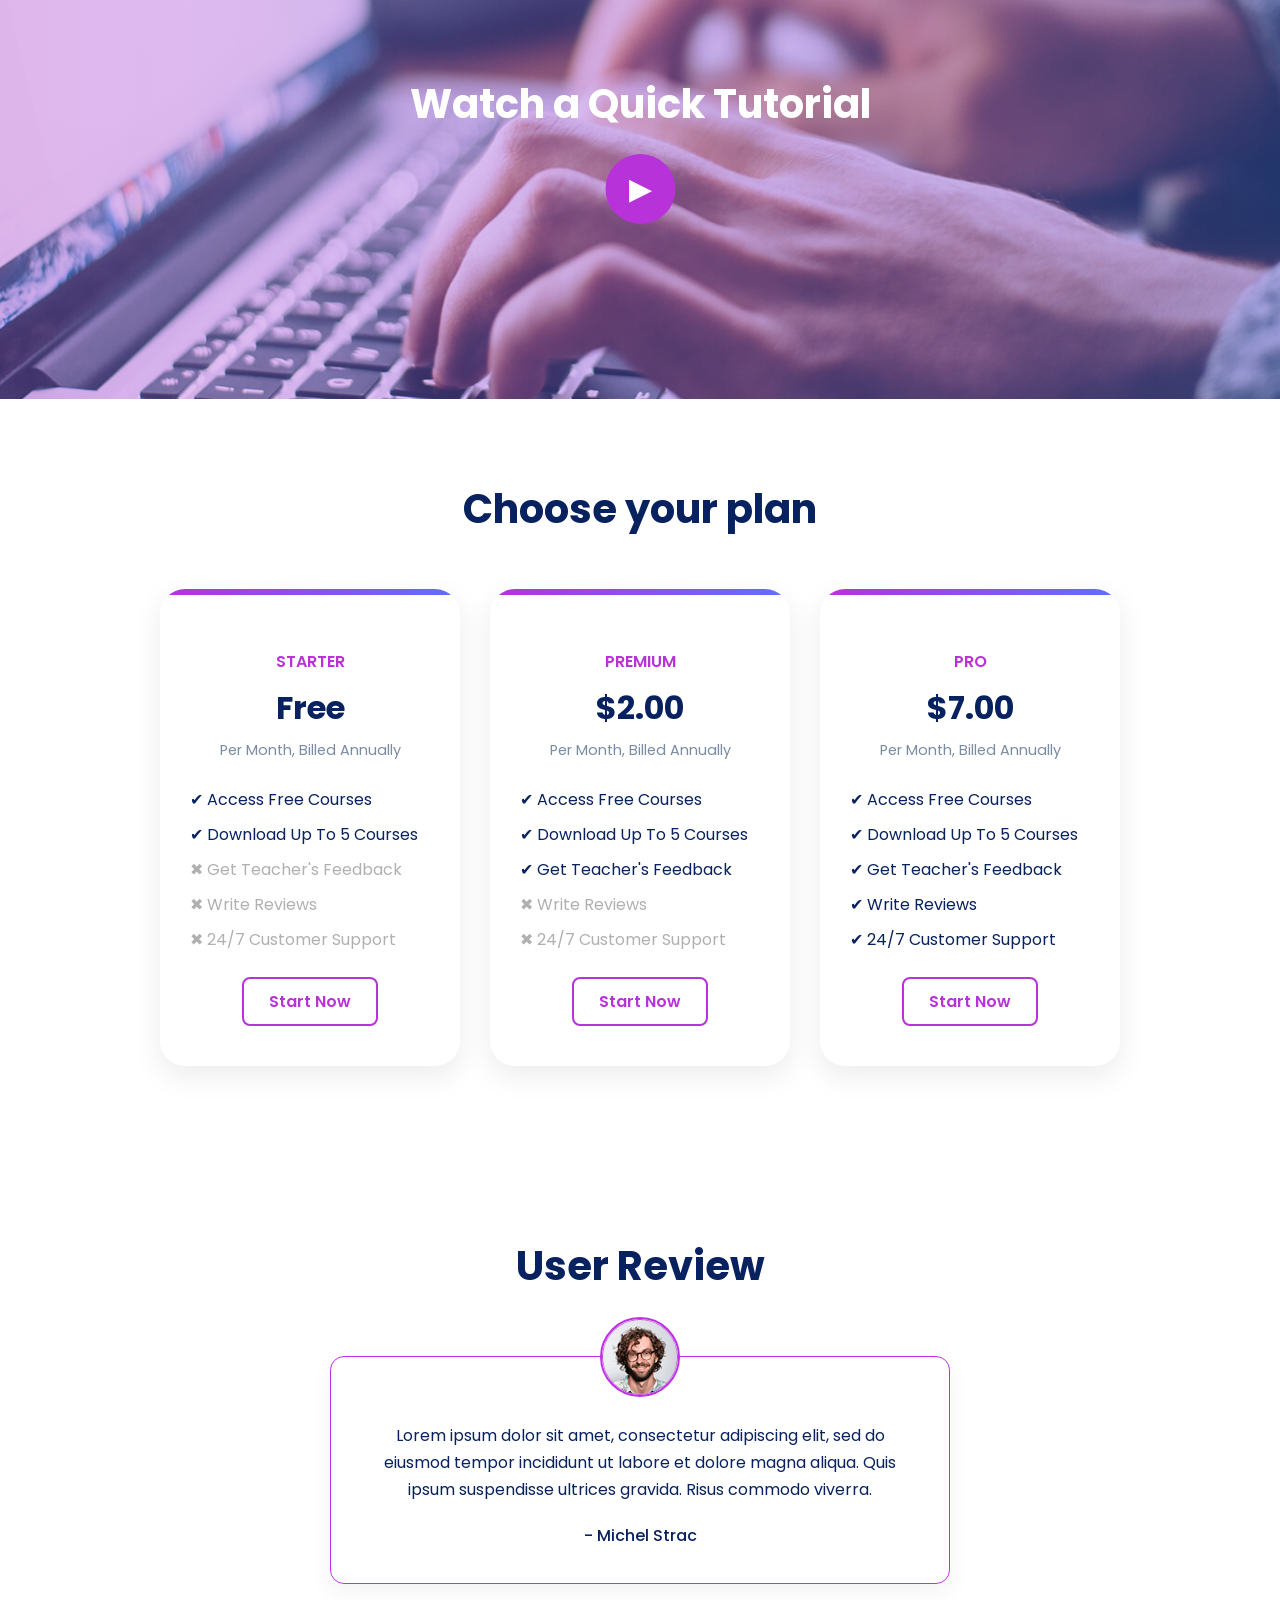
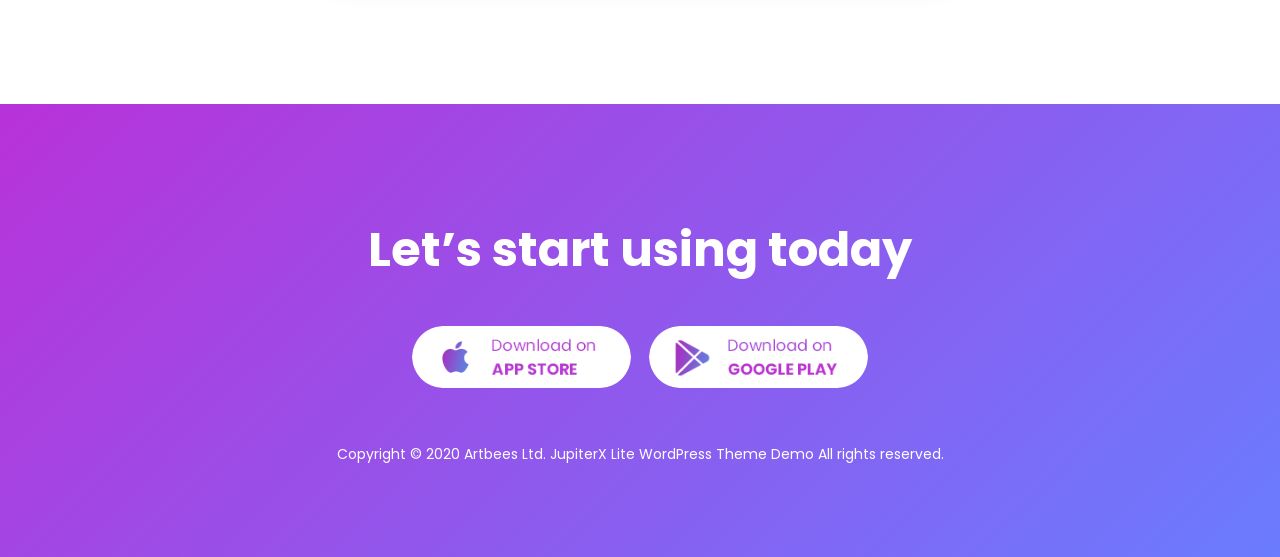
==== commit f5b9b870: "update" ====
--- a/Final-project/index.html
+++ b/Final-project/index.html
@@ -3,18 +3,20 @@
 <head>
   <meta charset="UTF-8">
   <meta name="viewport" content="width=device-width, initial-scale=1.0">
+  <meta name="description" content="Appine app landing page recreated for DMD 3470 final project.">
   <title>Appine Landing Page</title>
 
+  <link rel="preconnect" href="https://fonts.googleapis.com">
+  <link rel="preconnect" href="https://fonts.gstatic.com" crossorigin>
   <link href="https://fonts.googleapis.com/css2?family=Poppins:wght@300;400;600;700&display=swap" rel="stylesheet">
   <link rel="stylesheet" href="styles.css">
 </head>
 
 <body>
-
 <header class="site-header">
-  <nav class="nav">
-    <a href="#home" class="logo">
-      <img src="images/Final Project Images/logo.png" alt="Appine logo">
+  <nav class="nav" aria-label="Main navigation">
+    <a href="#home" class="logo" aria-label="Appine home">
+      <img src="images/Final Project Images/logo.png" alt="Appine logo" width="108" height="28">
     </a>
 
     <ul class="nav-links">
@@ -28,263 +30,219 @@
 </header>
 
 <main>
-
-  <!-- HERO -->
   <section id="home" class="hero">
-    <img class="hero-shapes" src="images/Final Project Images/hero-bg.png" alt="Decorative shapes">
+    <img class="hero-shapes" src="images/Final Project Images/hero-bg.png" alt="" aria-hidden="true">
 
     <div class="hero-text">
       <p class="small-text">Jupiter X Lite</p>
-
       <h1>Awesome App for Your Modern <span>Lifestyle</span></h1>
-
-      <p>
-        Lorem Ipsum is simply dummy text of the printing and typesetting industry.
-        Lorem Ipsum has been the industry's standard.
-      </p>
+      <p>Lorem Ipsum is simply dummy text of the printing and typesetting industry. Lorem Ipsum has been the industry's standard.</p>
 
       <div class="hero-buttons">
         <a href="#">Download App</a>
-        <a href="#">Discover More</a>
+        <a href="#features">Discover More</a>
       </div>
     </div>
 
     <div class="hero-image">
       <picture>
         <source srcset="images/Final Project Images/hero-img.png" media="(min-width: 768px)">
-        <img src="images/Final Project Images/hero-img.png" alt="App preview">
-      </picture>
-    </div>
-  </section>
-
-  <!-- FEATURES -->
+        <img src="images/Final Project Images/hero-img.png" alt="App preview on phone" width="520" height="650">
+      </picture>
+    </div>
+  </section>
+
   <section id="features" class="features">
     <h2>Awesome Apps Features</h2>
-
-    <p class="features-desc">
-      Lorem Ipsum is simply dummy text of the printing and typesetting industry.
-      Lorem Ipsum has been the industry's standard dummy text ever since the.
-    </p>
+    <p class="features-desc">Lorem Ipsum is simply dummy text of the printing and typesetting industry. Lorem Ipsum has been the industry's standard dummy text ever since the.</p>
 
     <div class="feature-container">
-      <div class="feature-box">
-        <img src="images/Final Project Images/features-icon-1.png" alt="Design icon" loading="lazy">
-        <h3>Design & Branding</h3>
+      <article class="feature-box">
+        <img src="images/Final Project Images/features-icon-1.png" alt="Design icon" loading="lazy" width="65" height="65">
+        <h3>Design &amp; Branding</h3>
         <p>Lorem Ipsum is simply dummy text of the printing and typesetting industry. Lorem Ipsum has been.</p>
-      </div>
-
-      <div class="feature-box">
-        <img src="images/Final Project Images/features-icon-2.png" alt="Security icon" loading="lazy">
+      </article>
+
+      <article class="feature-box">
+        <img src="images/Final Project Images/features-icon-2.png" alt="Security icon" loading="lazy" width="65" height="65">
         <h3>Fully Secured</h3>
         <p>Lorem Ipsum is simply dummy text of the printing and typesetting industry. Lorem Ipsum has been.</p>
-      </div>
-
-      <div class="feature-box">
-        <img src="images/Final Project Images/features-icon-3.png" alt="Edit icon" loading="lazy">
+      </article>
+
+      <article class="feature-box">
+        <img src="images/Final Project Images/features-icon-3.png" alt="Edit icon" loading="lazy" width="65" height="65">
         <h3>Easy to Edit</h3>
         <p>Lorem Ipsum is simply dummy text of the printing and typesetting industry. Lorem Ipsum has been.</p>
-      </div>
-    </div>
-  </section>
-
-  <!-- HOW IT WORKS -->
+      </article>
+    </div>
+  </section>
+
   <section id="how" class="how-it-works">
-
-  <div class="how-content">
-
-    <!-- LEFT SIDE -->
-    <div class="how-text">
-      <h2>How does this App Work?</h2>
-
-      <div class="step">
-        <img src="images/Final Project Images/image (4).svg" alt="">
-        <div>
-          <h3>Make a Profile</h3>
-          <p>Lorem Ipsum is simply dummy text of the printing and typesetting industry. Lorem Ipsum has been the industry's.</p>
+    <div class="how-content">
+      <div class="how-text">
+        <h2>How does this App Work?</h2>
+
+        <article class="step">
+          <img src="images/Final Project Images/image (4).svg" alt="Profile icon" loading="lazy" width="95" height="95">
+          <div>
+            <h3>Make a Profile</h3>
+            <p>Lorem Ipsum is simply dummy text of the printing and typesetting industry. Lorem Ipsum has been the industry's.</p>
+          </div>
+        </article>
+
+        <article class="step">
+          <img src="images/Final Project Images/image (5).svg" alt="Download icon" loading="lazy" width="95" height="95">
+          <div>
+            <h3>Download it for free</h3>
+            <p>Lorem Ipsum is simply dummy text of the printing and typesetting industry. Lorem Ipsum has been the industry's.</p>
+          </div>
+        </article>
+
+        <article class="step">
+          <img src="images/Final Project Images/image (6).svg" alt="Enjoy app icon" loading="lazy" width="95" height="95">
+          <div>
+            <h3>Enjoy this App</h3>
+            <p>Lorem Ipsum is simply dummy text of the printing and typesetting industry. Lorem Ipsum has been the industry's.</p>
+          </div>
+        </article>
+
+        <div class="store-buttons">
+          <img src="images/Final Project Images/app-store-img.png" alt="Download on the App Store" loading="lazy" width="170" height="58">
+          <img src="images/Final Project Images/google-play-img.png" alt="Get it on Google Play" loading="lazy" width="170" height="58">
         </div>
       </div>
 
-      <div class="step">
-        <img src="images/Final Project Images/image (5).svg" alt="">
-        <div>
-          <h3>Download it for free</h3>
-          <p>Lorem Ipsum is simply dummy text of the printing and typesetting industry. Lorem Ipsum has been the industry's.</p>
-        </div>
+      <div class="how-image">
+        <img class="circle-bg" src="images/Final Project Images/app-work-bg.png" alt="" aria-hidden="true" loading="lazy">
+        <picture>
+          <source srcset="images/Final Project Images/app-work-img-2.png" media="(min-width: 768px)">
+          <img class="phone-img" src="images/Final Project Images/app-work-img-2.png" alt="Phone showing app workflow" loading="lazy" width="430" height="620">
+        </picture>
       </div>
-
-      <div class="step">
-        <img src="images/Final Project Images/image (6).svg" alt="">
-        <div>
-          <h3>Enjoy this App</h3>
-          <p>Lorem Ipsum is simply dummy text of the printing and typesetting industry. Lorem Ipsum has been the industry's.</p>
-        </div>
-      </div>
-
-      <div class="store-buttons">
-        <img src="images/Final Project Images/app-store-img.png" alt="">
-        <img src="images/Final Project Images/google-play-img.png" alt="">
-      </div>
-    </div>
-
-    <!-- RIGHT SIDE -->
-    <div class="how-image">
-      <img class="circle-bg" src="images/Final Project Images/app-work-bg.png" alt="">
-      <img class="phone-img" src="images/Final Project Images/app-work-img-2.png" alt="">
-    </div>
-
-  </div>
-
-</section>
-
-  <!-- INFO -->
+    </div>
+  </section>
+
   <section class="info-section">
-  <div class="info-image">
-    <img class="info-bg" src="images/Final Project Images/app-work-bg.png" alt="">
-    <img class="info-phone" src="images/Final Project Images/easy-to-manage-img-2.png" alt="App data screen">
-  </div>
-
-  <div class="info-text">
-    <img class="info-icon" src="images/Final Project Images/easy-to-manage-icon.png" alt="Icon">
-    <h2>Easy to Manage Your All Data by This App</h2>
-    <p>
-      Lorem Ipsum is simply dummy text of the printing and typesetting industry.
-      Lorem Ipsum has been the industry's standard dummy text.
-    </p>
-    <a href="#">Read More</a>
-  </div>
-</section>
-
-<section class="responsive-section">
-  <div class="responsive-text">
-    <h2>Responsive Design for All Devices with Quality</h2>
-
-    <p>
-      Lorem Ipsum is simply dummy text of the printing and typesetting industry.
-      Lorem Ipsum has been the industry's standard dummy text.
-      Lorem Ipsum is simply dummy text of the printing and typesetting industry.
-    </p>
-
-    <a href="#">Read More</a>
-  </div>
-
-  <div class="responsive-image">
-    <img class="responsive-bg" src="images/Final Project Images/app-work-bg.png" alt="">
-    <img class="responsive-phone" src="images/Final Project Images/responsive-design-img-2.png" alt="Responsive app screen">
-  </div>
-</section>
-
-<section class="video-section">
-  <div class="video-overlay"></div>
-
-  <img src="images/Final Project Images/watch-tutorial-img.jpg" class="video-bg" alt="Tutorial">
-
-  <div class="video-content">
-    <h2>Watch a Quick Tutorial</h2>
-
-    <div class="play-button">
-      ▶
-    </div>
-  </div>
-</section>
-
-  <!-- PRICING -->
-  <!-- PRICING -->
-<section class="pricing-section">
-  <h2>Choose your plan</h2>
-
-  <div class="pricing-container">
-
-    <!-- STARTER -->
-    <div class="pricing-card">
-      <img class="card-shape" src="images/image (2).svg" alt="">
-
-      <p class="plan">STARTER</p>
-      <h3>Free</h3>
-      <span>Per Month, Billed Annually</span>
-
-      <ul>
-        <li>✔ Access Free Courses</li>
-        <li>✔ Download Up To 5 Courses</li>
-        <li class="disabled">✖ Get Teacher's Feedback</li>
-        <li class="disabled">✖ Write Reviews</li>
-        <li class="disabled">✖ 24/7 Customer Support</li>
-      </ul>
-
-      <a href="#">Start Now</a>
-    </div>
-
-    <!-- PREMIUM -->
-    <div class="pricing-card">
-      <img class="card-shape" src="images/image (2).svg" alt="">
-
-      <p class="plan">PREMIUM</p>
-      <h3>$2.00</h3>
-      <span>Per Month, Billed Annually</span>
-
-      <ul>
-        <li>✔ Access Free Courses</li>
-        <li>✔ Download Up To 5 Courses</li>
-        <li>✔ Get Teacher's Feedback</li>
-        <li class="disabled">✖ Write Reviews</li>
-        <li class="disabled">✖ 24/7 Customer Support</li>
-      </ul>
-
-      <a href="#">Start Now</a>
-    </div>
-
-    <!-- PRO -->
-    <div class="pricing-card">
-      <img class="card-shape" src="images/image (2).svg" alt="">
-
-      <p class="plan">PRO</p>
-      <h3>$7.00</h3>
-      <span>Per Month, Billed Annually</span>
-
-      <ul>
-        <li>✔ Access Free Courses</li>
-        <li>✔ Download Up To 5 Courses</li>
-        <li>✔ Get Teacher's Feedback</li>
-        <li>✔ Write Reviews</li>
-        <li>✔ 24/7 Customer Support</li>
-      </ul>
-
-      <a href="#">Start Now</a>
-    </div>
-
-  </div>
-</section>
-
-  <!-- REVIEW -->
-<section id="review" class="review-section">
-  <h2>User Review</h2>
-
-  <div class="review-box">
-<img class="review-img" src="images/Final Project Images/review-img.png" alt="User review photo">
-    <p>
-      Lorem ipsum dolor sit amet, consectetur adipiscing elit, sed do eiusmod tempor
-      incididunt ut labore et dolore magna aliqua. Quis ipsum suspendisse ultrices
-      gravida. Risus commodo viverra.
-    </p>
-
-    <h4>- Michel Strac</h4>
-  </div>
-</section>
+    <div class="info-image">
+      <img class="info-bg" src="images/Final Project Images/app-work-bg.png" alt="" aria-hidden="true" loading="lazy">
+      <picture>
+        <source srcset="images/Final Project Images/easy-to-manage-img-2.png" media="(min-width: 768px)">
+        <img class="info-phone" src="images/Final Project Images/easy-to-manage-img-2.png" alt="App data screen" loading="lazy" width="420" height="610">
+      </picture>
+    </div>
+
+    <div class="info-text">
+      <img class="info-icon" src="images/Final Project Images/easy-to-manage-icon.png" alt="Data management icon" loading="lazy" width="45" height="45">
+      <h2>Easy to Manage Your All Data by This App</h2>
+      <p>Lorem Ipsum is simply dummy text of the printing and typesetting industry. Lorem Ipsum has been the industry's standard dummy text.</p>
+      <a href="#">Read More</a>
+    </div>
+  </section>
+
+  <section class="responsive-section">
+    <div class="responsive-text">
+      <h2>Responsive Design for All Devices with Quality</h2>
+      <p>Lorem Ipsum is simply dummy text of the printing and typesetting industry. Lorem Ipsum has been the industry's standard dummy text. Lorem Ipsum is simply dummy text of the printing and typesetting industry.</p>
+      <a href="#">Read More</a>
+    </div>
+
+    <div class="responsive-image">
+      <img class="responsive-bg" src="images/Final Project Images/app-work-bg.png" alt="" aria-hidden="true" loading="lazy">
+      <picture>
+        <source srcset="images/Final Project Images/responsive-design-img-2.png" media="(min-width: 768px)">
+        <img class="responsive-phone" src="images/Final Project Images/responsive-design-img-2.png" alt="Responsive app screen" loading="lazy" width="380" height="550">
+      </picture>
+    </div>
+  </section>
+
+  <section class="video-section">
+    <div class="video-overlay"></div>
+    <picture>
+      <source srcset="images/Final Project Images/watch-tutorial-img.jpg" media="(min-width: 768px)">
+      <img src="images/Final Project Images/watch-tutorial-img.jpg" class="video-bg" alt="Tutorial preview" loading="lazy">
+    </picture>
+
+    <div class="video-content">
+      <h2>Watch a Quick Tutorial</h2>
+      <button class="play-button" type="button" aria-label="Play video">▶</button>
+    </div>
+  </section>
+
+  <section id="pricing" class="pricing-section">
+    <h2>Choose your plan</h2>
+
+    <div class="pricing-container">
+      <article class="pricing-card">
+        <img class="card-shape" src="images/Final Project Images/image (2).svg" alt="" aria-hidden="true" loading="lazy">
+        <p class="plan">STARTER</p>
+        <h3>Free</h3>
+        <span>Per Month, Billed Annually</span>
+        <ul>
+          <li>✔ Access Free Courses</li>
+          <li>✔ Download Up To 5 Courses</li>
+          <li class="disabled">✖ Get Teacher's Feedback</li>
+          <li class="disabled">✖ Write Reviews</li>
+          <li class="disabled">✖ 24/7 Customer Support</li>
+        </ul>
+        <a href="#">Start Now</a>
+      </article>
+
+      <article class="pricing-card">
+        <img class="card-shape" src="images/Final Project Images/image (2).svg" alt="" aria-hidden="true" loading="lazy">
+        <p class="plan">PREMIUM</p>
+        <h3>$2.00</h3>
+        <span>Per Month, Billed Annually</span>
+        <ul>
+          <li>✔ Access Free Courses</li>
+          <li>✔ Download Up To 5 Courses</li>
+          <li>✔ Get Teacher's Feedback</li>
+          <li class="disabled">✖ Write Reviews</li>
+          <li class="disabled">✖ 24/7 Customer Support</li>
+        </ul>
+        <a href="#">Start Now</a>
+      </article>
+
+      <article class="pricing-card">
+        <img class="card-shape" src="images/Final Project Images/image (2).svg" alt="" aria-hidden="true" loading="lazy">
+        <p class="plan">PRO</p>
+        <h3>$7.00</h3>
+        <span>Per Month, Billed Annually</span>
+        <ul>
+          <li>✔ Access Free Courses</li>
+          <li>✔ Download Up To 5 Courses</li>
+          <li>✔ Get Teacher's Feedback</li>
+          <li>✔ Write Reviews</li>
+          <li>✔ 24/7 Customer Support</li>
+        </ul>
+        <a href="#">Start Now</a>
+      </article>
+    </div>
+  </section>
+
+  <section id="review" class="review-section">
+    <h2>User Review</h2>
+    <div class="review-box">
+      <picture>
+        <source srcset="images/Final Project Images/review-img.png" media="(min-width: 768px)">
+        <img class="review-img" src="images/Final Project Images/review-img.png" alt="User review photo" loading="lazy" width="80" height="80">
+      </picture>
+      <p>Lorem ipsum dolor sit amet, consectetur adipiscing elit, sed do eiusmod tempor incididunt ut labore et dolore magna aliqua. Quis ipsum suspendisse ultrices gravida. Risus commodo viverra.</p>
+      <h3>- Michel Strac</h3>
+    </div>
+  </section>
 </main>
 
-<section class="cta-section">
+<footer class="cta-section">
   <div class="cta-content">
     <h2>Let’s start using today</h2>
-
     <div class="store-buttons">
-      <img src="images/Final Project Images/app-store-img-footer.png" alt="App Store">
-      <img src="images/Final Project Images/google-play-img-footer.png" alt="Google Play">
-    </div>
-
-    <p class="copyright">
-Copyright © 2020 Artbees Ltd. JupiterX Lite WordPress Theme Demo All rights reserved.    </p>
+      <img src="images/Final Project Images/app-store-img-footer.png" alt="Download on the App Store" loading="lazy" width="180" height="62">
+      <img src="images/Final Project Images/google-play-img-footer.png" alt="Get it on Google Play" loading="lazy" width="180" height="62">
+    </div>
+    <p class="copyright">Copyright © 2020 Artbees Ltd. JupiterX Lite WordPress Theme Demo All rights reserved.</p>
   </div>
-</section>
-
-<script src="scripts.js"></script>
+</footer>
+
+<script src="scripts.js" defer></script>
 </body>
 </html>
--- a/Final-project/styles.css
+++ b/Final-project/styles.css
@@ -4,14 +4,22 @@
   padding: 0;
 }
 
+html {
+  scroll-behavior: smooth;
+  overflow-x: hidden;
+}
+
 body {
   font-family: 'Poppins', sans-serif;
   color: #111;
-}
-
-img {
+  overflow-x: hidden;
+}
+
+img,
+picture {
   max-width: 100%;
   height: auto;
+  display: block;
 }
 
 /* HEADER */
@@ -24,10 +32,13 @@
   justify-content: space-between;
   align-items: center;
   padding: 28px 12%;
+  max-width: 1500px;
+  margin: 0 auto;
 }
 
 .logo img {
-  height: 28px;
+  width: 108px;
+  height: auto;
 }
 
 .nav-links {
@@ -45,27 +56,27 @@
 /* HERO */
 .hero {
   position: relative;
-  min-height: 800px;   
+  min-height: 800px;
   display: flex;
   justify-content: space-between;
   align-items: center;
-  padding: 60px 12% 120px;  
+  gap: 60px;
+  padding: 60px 12% 120px;
   background: linear-gradient(to right, #b832d9, #6d7df7);
   color: white;
   overflow: hidden;
 }
 
-/* SHAPES IMAGE */
 .hero-shapes {
   position: absolute;
   left: 5%;
   top: 80px;
-  height: 500px;
+  width: 520px;
   opacity: 0.5;
   z-index: 0;
-}
-
-/* HERO TEXT */
+  pointer-events: none;
+}
+
 .hero-text {
   width: 50%;
   position: relative;
@@ -77,10 +88,10 @@
 }
 
 .hero-text h1 {
-  font-size: 60px;      
+  font-size: clamp(2.6rem, 5vw, 60px);
   font-weight: 700;
   line-height: 1.2;
-  max-width: 800px;    
+  max-width: 800px;
 }
 
 .hero-text h1 span {
@@ -92,36 +103,32 @@
   line-height: 1.6;
 }
 
-/* BUTTONS */
+.hero-buttons {
+  display: flex;
+  flex-wrap: wrap;
+  gap: 12px;
+}
+
 .hero-buttons a {
   display: inline-block;
   padding: 14px 28px;
   border-radius: 8px;
-  margin-right: 12px;
   text-decoration: none;
   font-weight: 600;
-}
-
-.hero-buttons a:first-child {
   background: white;
   color: #b832d9;
 }
 
-.hero-buttons a:last-child {
-  background: white;
-  color: #b832d9;
-}
-
-/* HERO IMAGE */
 .hero-image {
   width: 45%;
-  text-align: center;
   position: relative;
   z-index: 2;
+  display: flex;
+  justify-content: center;
 }
 
 .hero-image img {
-  width: 520px;
+  width: min(520px, 100%);
 }
 
 /* FEATURES */
@@ -130,9 +137,18 @@
   padding: 100px 12%;
 }
 
+.features h2,
+.how-text h2,
+.info-text h2,
+.responsive-text h2,
+.video-content h2,
+.pricing-section h2,
+.review-section h2 {
+  color: #08215f;
+}
+
 .features h2 {
   font-size: 2.5rem;
-  color: #08215f;
   margin-bottom: 20px;
 }
 
@@ -160,7 +176,7 @@
 
 .feature-box img {
   width: 65px;
-  margin-bottom: 30px;
+  margin: 0 auto 30px;
 }
 
 .feature-box h3 {
@@ -191,7 +207,6 @@
 
 .how-text h2 {
   font-size: 42px;
-  color: #08215f;
   margin-bottom: 40px;
 }
 
@@ -199,10 +214,11 @@
   display: flex;
   align-items: center;
   gap: 22px;
-  margin-bottom: 65px;
+  margin-bottom: 45px;
 }
 
 .step img {
+  flex: 0 0 95px;
   width: 95px;
   height: 95px;
 }
@@ -224,34 +240,54 @@
   display: flex;
   gap: 18px;
   margin-top: 10px;
+  align-items: center;
 }
 
 .store-buttons img {
   height: 58px;
-}
-
-.how-image {
+  width: auto;
+}
+
+.how-image,
+.info-image,
+.responsive-image {
   width: 48%;
+  min-height: 560px;
   position: relative;
   display: flex;
   justify-content: center;
   align-items: center;
-}
-
-.circle-bg {
+  overflow: visible;
+}
+
+.circle-bg,
+.info-bg,
+.responsive-bg {
   position: absolute;
-  width: 560px;
+  width: min(560px, 115%);
+  max-width: none;
+  left: 50%;
+  top: 50%;
+  transform: translate(-50%, -50%);
   z-index: 1;
+  opacity: 0.9;
+  pointer-events: none;
+}
+
+.phone-img,
+.info-phone,
+.responsive-phone {
+  position: relative;
+  z-index: 2;
 }
 
 .phone-img {
-  width: 430px;
-  position: relative;
-  z-index: 2;
-}
-
-/* INFO SECTION */
-.info-section {
+  width: min(430px, 75vw);
+}
+
+/* INFO */
+.info-section,
+.responsive-section {
   display: flex;
   justify-content: space-between;
   align-items: center;
@@ -259,53 +295,36 @@
   gap: 60px;
 }
 
-.info-image {
-  width: 48%;
-  position: relative;
-  text-align: center;
-}
-
-.info-bg {
-  position: absolute;
-  width: 600px;
-  left: 50%;
-  top: 50%;
-  transform: translate(-50%, -50%);
-  opacity: 0.3;
-  z-index: 0;
-}
-
 .info-phone {
-  width: 420px;
-  position: relative;
-  z-index: 2;
-}
-
-.info-text {
+  width: min(420px, 75vw);
+}
+
+.info-text,
+.responsive-text {
   width: 48%;
 }
 
 .info-icon {
   width: 45px;
-  height: auto;
-  display: block;
   margin-bottom: 20px;
 }
 
-.info-text h2 {
+.info-text h2,
+.responsive-text h2 {
   font-size: 2.5rem;
-  color: #08215f;
   margin-bottom: 20px;
   line-height: 1.25;
 }
 
-.info-text p {
+.info-text p,
+.responsive-text p {
   color: #5f7485;
   line-height: 1.7;
   max-width: 560px;
 }
 
-.info-text a {
+.info-text a,
+.responsive-text a {
   display: inline-block;
   margin-top: 25px;
   background: #b832d9;
@@ -316,63 +335,8 @@
   font-weight: 600;
 }
 
-/* RESPONSIVE DESIGN SECTION */
-.responsive-section {
-  display: flex;
-  justify-content: space-between;
-  align-items: center;
-  padding: 90px 12%;
-  gap: 60px;
-}
-
-.responsive-text {
-  width: 48%;
-}
-
-.responsive-text h2 {
-  font-size: 2.5rem;
-  color: #08215f;
-  line-height: 1.25;
-  margin-bottom: 20px;
-}
-
-.responsive-text p {
-  color: #5f7485;
-  line-height: 1.7;
-  margin-bottom: 25px;
-}
-
-.responsive-text a {
-  display: inline-block;
-  background: #b832d9;
-  color: white;
-  padding: 13px 28px;
-  border-radius: 6px;
-  text-decoration: none;
-  font-weight: 600;
-}
-
-.responsive-image {
-  width: 48%;
-  position: relative;
-  text-align: center;
-}
-
-.responsive-bg {
-  position: absolute;
-  width: 530px;
-  max-width: 100%;
-  left: 50%;
-  top: 50%;
-  transform: translate(-50%, -50%);
-  opacity: 0.35;
-  z-index: 0;
-}
-
 .responsive-phone {
-  width: 380px;
-  position: relative;
-  z-index: 2;
+  width: min(380px, 72vw);
 }
 
 /* VIDEO SECTION */
@@ -389,15 +353,15 @@
   object-fit: cover;
 }
 
-/* purple overlay */
+.video-section picture {
+  height: 100%;
+}
+
 .video-overlay {
   position: absolute;
-  width: 100%;
-  height: 100%;
+  inset: 0;
   background: linear-gradient(90deg, #b832d9, #6a5cff);
   opacity: 0.3;
-  top: 0;
-  left: 0;
   z-index: 1;
 }
 
@@ -412,14 +376,15 @@
 }
 
 .video-content h2 {
+  color: white;
   font-size: 2.5rem;
   margin-bottom: 20px;
 }
 
-/* PLAY BUTTON */
 .play-button {
   width: 70px;
   height: 70px;
+  border: 0;
   background: #b832d9;
   border-radius: 50%;
   display: flex;
@@ -429,7 +394,7 @@
   font-size: 30px;
   color: white;
   cursor: pointer;
-  transition: 0.3s;
+  transition: transform 0.3s;
 }
 
 .play-button:hover {
@@ -437,7 +402,6 @@
 }
 
 /* PRICING */
-/* PRICING SECTION */
 .pricing-section {
   text-align: center;
   padding: 80px 10%;
@@ -445,7 +409,6 @@
 
 .pricing-section h2 {
   font-size: 2.5rem;
-  color: #08215f;
   margin-bottom: 50px;
 }
 
@@ -456,27 +419,20 @@
   flex-wrap: wrap;
 }
 
-/* CARD */
 .pricing-card {
   position: relative;
   background: white;
-  padding: 50px 30px 40px;
+  padding: 60px 30px 40px;
   width: 300px;
+  min-height: 440px;
   border-radius: 25px;
   box-shadow: 0 10px 30px rgba(0,0,0,0.08);
   overflow: hidden;
 }
 
-/* SVG SHAPE */
 .card-shape {
-  position: absolute;
-  top: 0;
-  left: 0;
-  width: 100%;
-  z-index: 0;
-}
-
-/* TEXT ABOVE SHAPE */
+  display: none;
+}
 .pricing-card * {
   position: relative;
   z-index: 2;
@@ -499,10 +455,8 @@
   color: #7a8ca3;
 }
 
-/* LIST */
 .pricing-card ul {
   list-style: none;
-  padding: 0;
   margin: 25px 0;
   text-align: left;
 }
@@ -516,7 +470,6 @@
   color: #b0b0b0;
 }
 
-/* BUTTON */
 .pricing-card a {
   display: inline-block;
   border: 2px solid #b832d9;
@@ -532,6 +485,7 @@
   background: #b832d9;
   color: white;
 }
+
 .pricing-card::after {
   content: "";
   position: absolute;
@@ -552,7 +506,6 @@
 
 .review-section h2 {
   font-size: 2.5rem;
-  color: #08215f;
   margin-bottom: 60px;
 }
 
@@ -584,8 +537,9 @@
   margin-bottom: 20px;
 }
 
-.review-box h4 {
+.review-box h3 {
   color: #08215f;
+  font-size: 1rem;
   font-weight: 500;
 }
 
@@ -598,13 +552,12 @@
 }
 
 .cta-content h2 {
-  font-size: 3rem;
+  font-size: clamp(2.1rem, 5vw, 3rem);
   font-weight: 700;
   margin-bottom: 40px;
 }
 
 .cta-section .store-buttons {
-  display: flex;
   justify-content: center;
   gap: 18px;
   margin-bottom: 55px;
@@ -621,24 +574,61 @@
   color: white;
 }
 
+/* TABLET */
+@media (max-width: 1024px) {
+  .nav,
+  .hero,
+  .features,
+  .how-it-works,
+  .info-section,
+  .responsive-section,
+  .review-section {
+    padding-left: 7%;
+    padding-right: 7%;
+  }
+
+  .nav-links {
+    gap: 22px;
+  }
+
+  .hero {
+    min-height: 680px;
+  }
+
+  .how-content,
+  .info-section,
+  .responsive-section {
+    gap: 35px;
+  }
+}
+
 /* MOBILE */
 @media (max-width: 767px) {
-
   .nav {
     flex-direction: column;
     gap: 20px;
+    padding: 24px 6%;
   }
 
   .nav-links {
+    width: 100%;
     flex-wrap: wrap;
     justify-content: center;
-  }
-
-  .hero,
-  .how-it-works,
-  .info-section {
+    gap: 12px 20px;
+    font-size: 0.9rem;
+  }
+
+  .hero {
+    min-height: auto;
     flex-direction: column;
     text-align: center;
+    padding: 55px 6% 85px;
+  }
+
+  .hero-shapes {
+    left: 0;
+    top: 40px;
+    width: 420px;
   }
 
   .hero-text,
@@ -646,26 +636,124 @@
   .how-text,
   .how-image,
   .info-image,
-  .info-text {
+  .info-text,
+  .responsive-text,
+  .responsive-image {
     width: 100%;
   }
 
-  .hero-text h1 {
-    font-size: 2.5rem;
+  .hero-buttons,
+  .store-buttons {
+    justify-content: center;
+  }
+
+  .hero-image img {
+    width: 360px;
+  }
+
+  .features,
+  .how-it-works,
+  .info-section,
+  .responsive-section,
+  .pricing-section,
+  .review-section {
+    padding-left: 6%;
+    padding-right: 6%;
+  }
+
+  .features h2,
+  .how-text h2,
+  .info-text h2,
+  .responsive-text h2,
+  .video-content h2,
+  .pricing-section h2,
+  .review-section h2 {
+    font-size: 2rem;
   }
 
   .feature-container,
+  .how-content,
+  .info-section,
+  .responsive-section,
   .pricing-container {
     flex-direction: column;
   }
 
   .feature-box,
-  .price-card {
+  .pricing-card {
     width: 100%;
   }
 
+  .step {
+    align-items: flex-start;
+    text-align: left;
+    margin-bottom: 30px;
+  }
+
+  .step img {
+    flex-basis: 70px;
+    width: 70px;
+    height: 70px;
+  }
+
+  .step h3 {
+    font-size: 1.25rem;
+  }
+
+  .how-image,
+  .info-image,
+  .responsive-image {
+    min-height: 430px;
+  }
+
+  .circle-bg,
+  .info-bg,
+  .responsive-bg {
+    width: 420px;
+    max-width: none;
+  }
+
+  .phone-img,
+  .info-phone,
+  .responsive-phone {
+    width: min(300px, 80vw);
+  }
+
+  .info-section {
+    flex-direction: column-reverse;
+  }
+
+  .video-section {
+    height: 360px;
+  }
+
+  .review-box {
+    padding: 60px 24px 30px;
+  }
+
+  .cta-section .store-buttons img,
+  .store-buttons img {
+    height: 50px;
+  }
+}
+
+@media (max-width: 430px) {
+  .hero-buttons a {
+    width: 100%;
+  }
+
   .store-buttons {
-    justify-content: center;
-    flex-wrap: wrap;
-  }
-}
+    flex-direction: column;
+  }
+
+  .step {
+    flex-direction: column;
+    text-align: center;
+    align-items: center;
+  }
+
+  .pricing-card {
+    padding-left: 22px;
+    padding-right: 22px;
+  }
+}
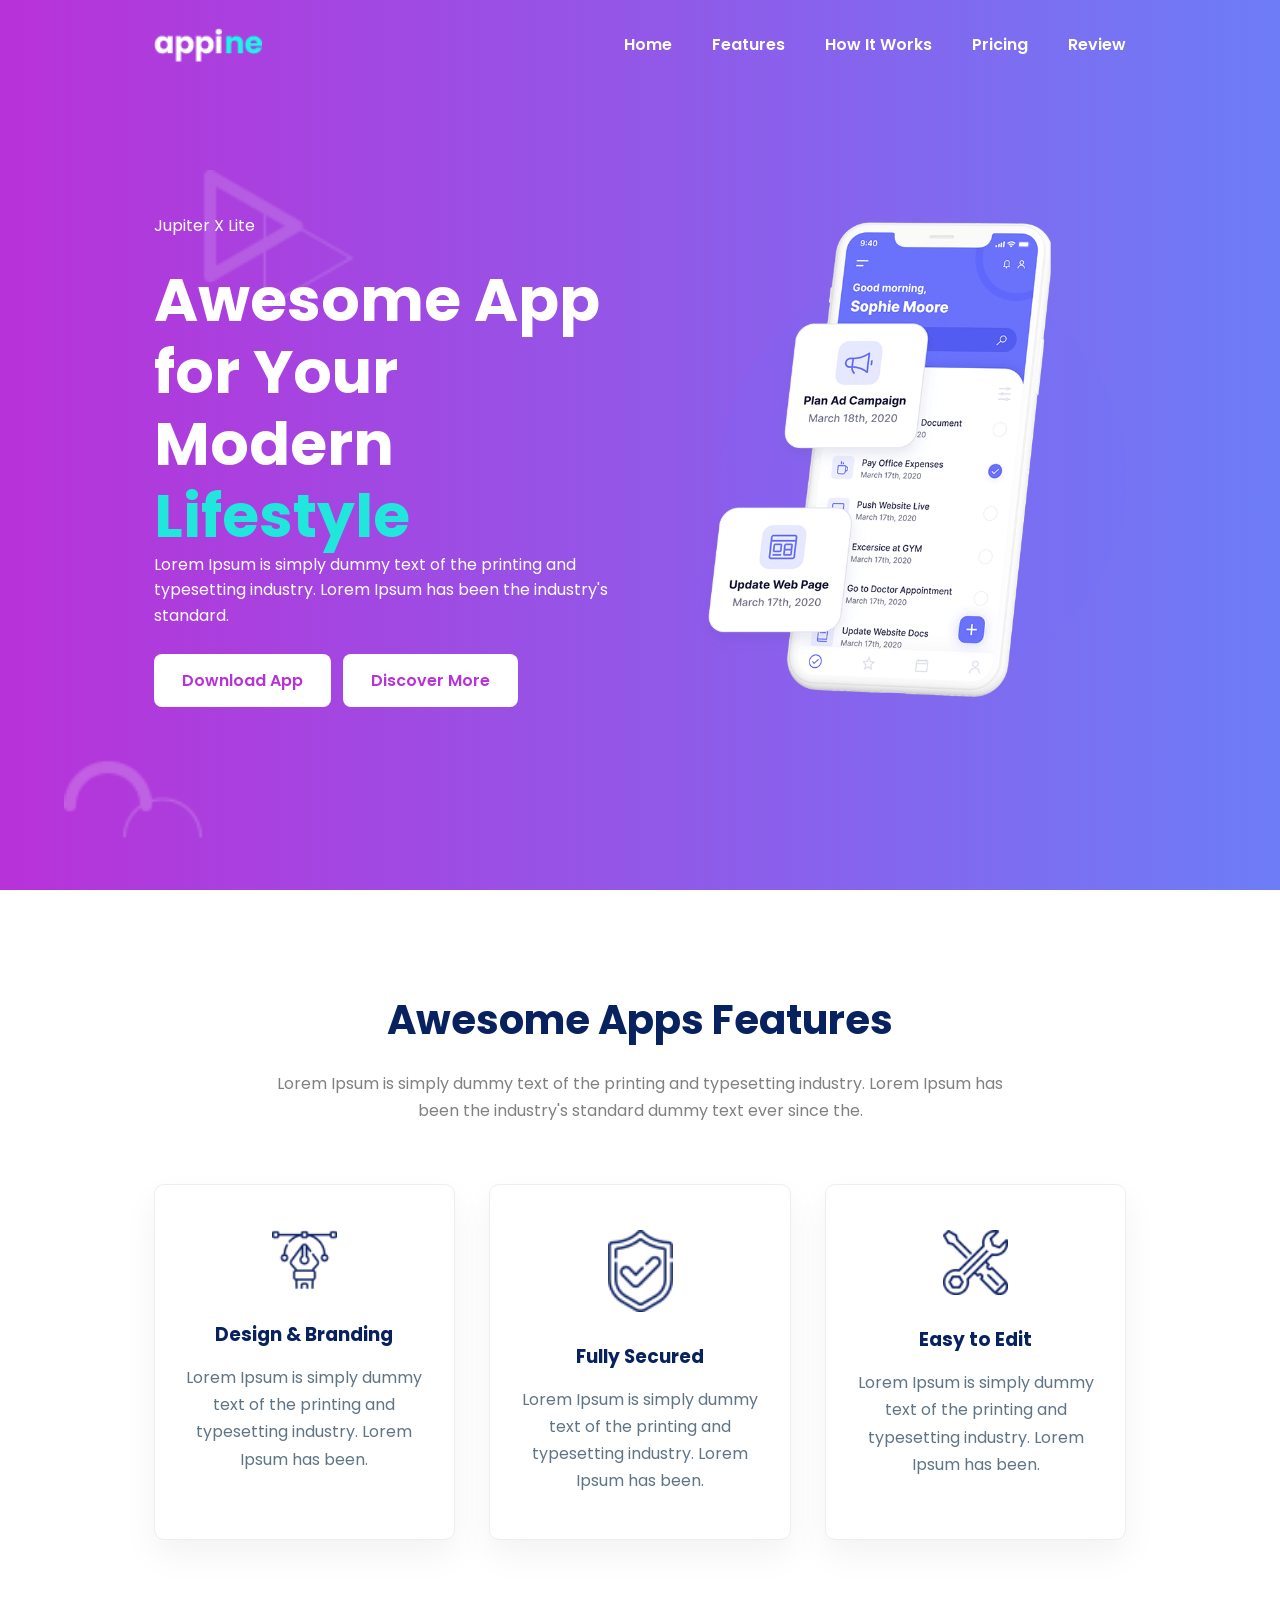
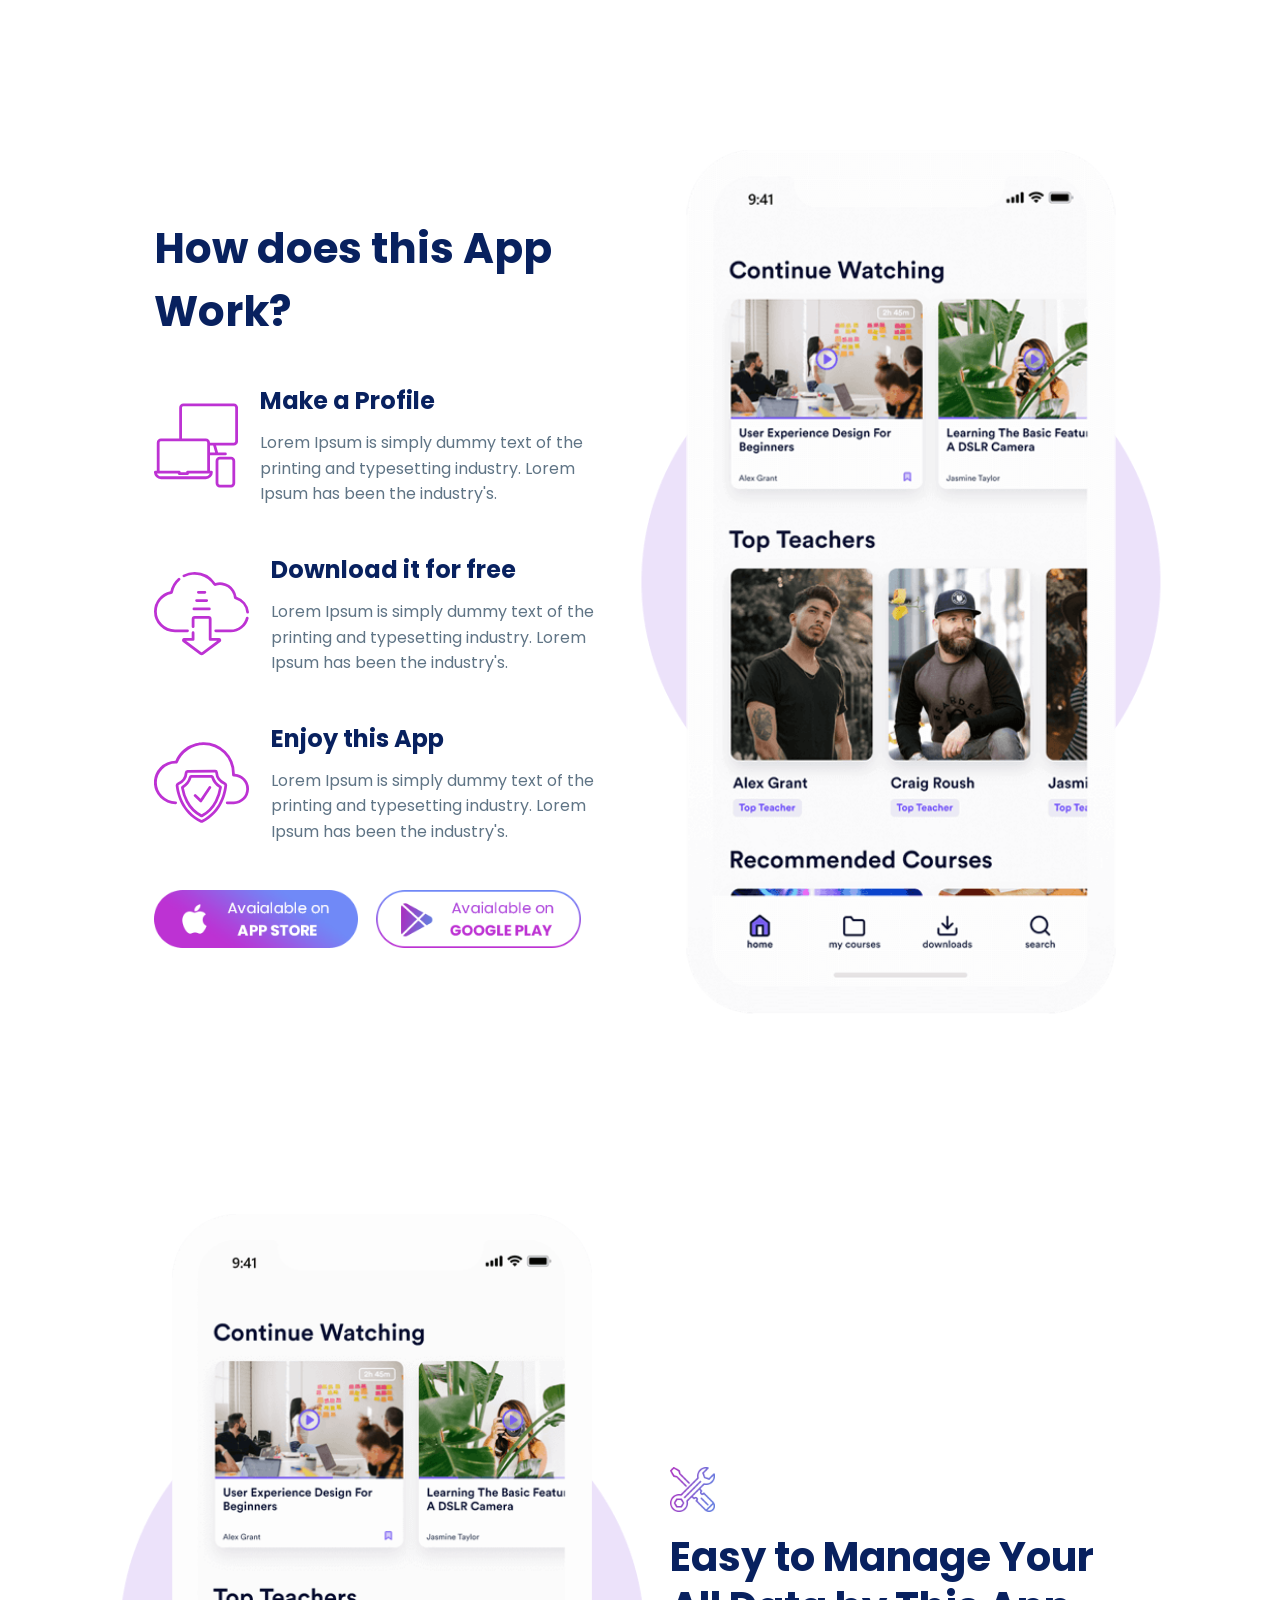
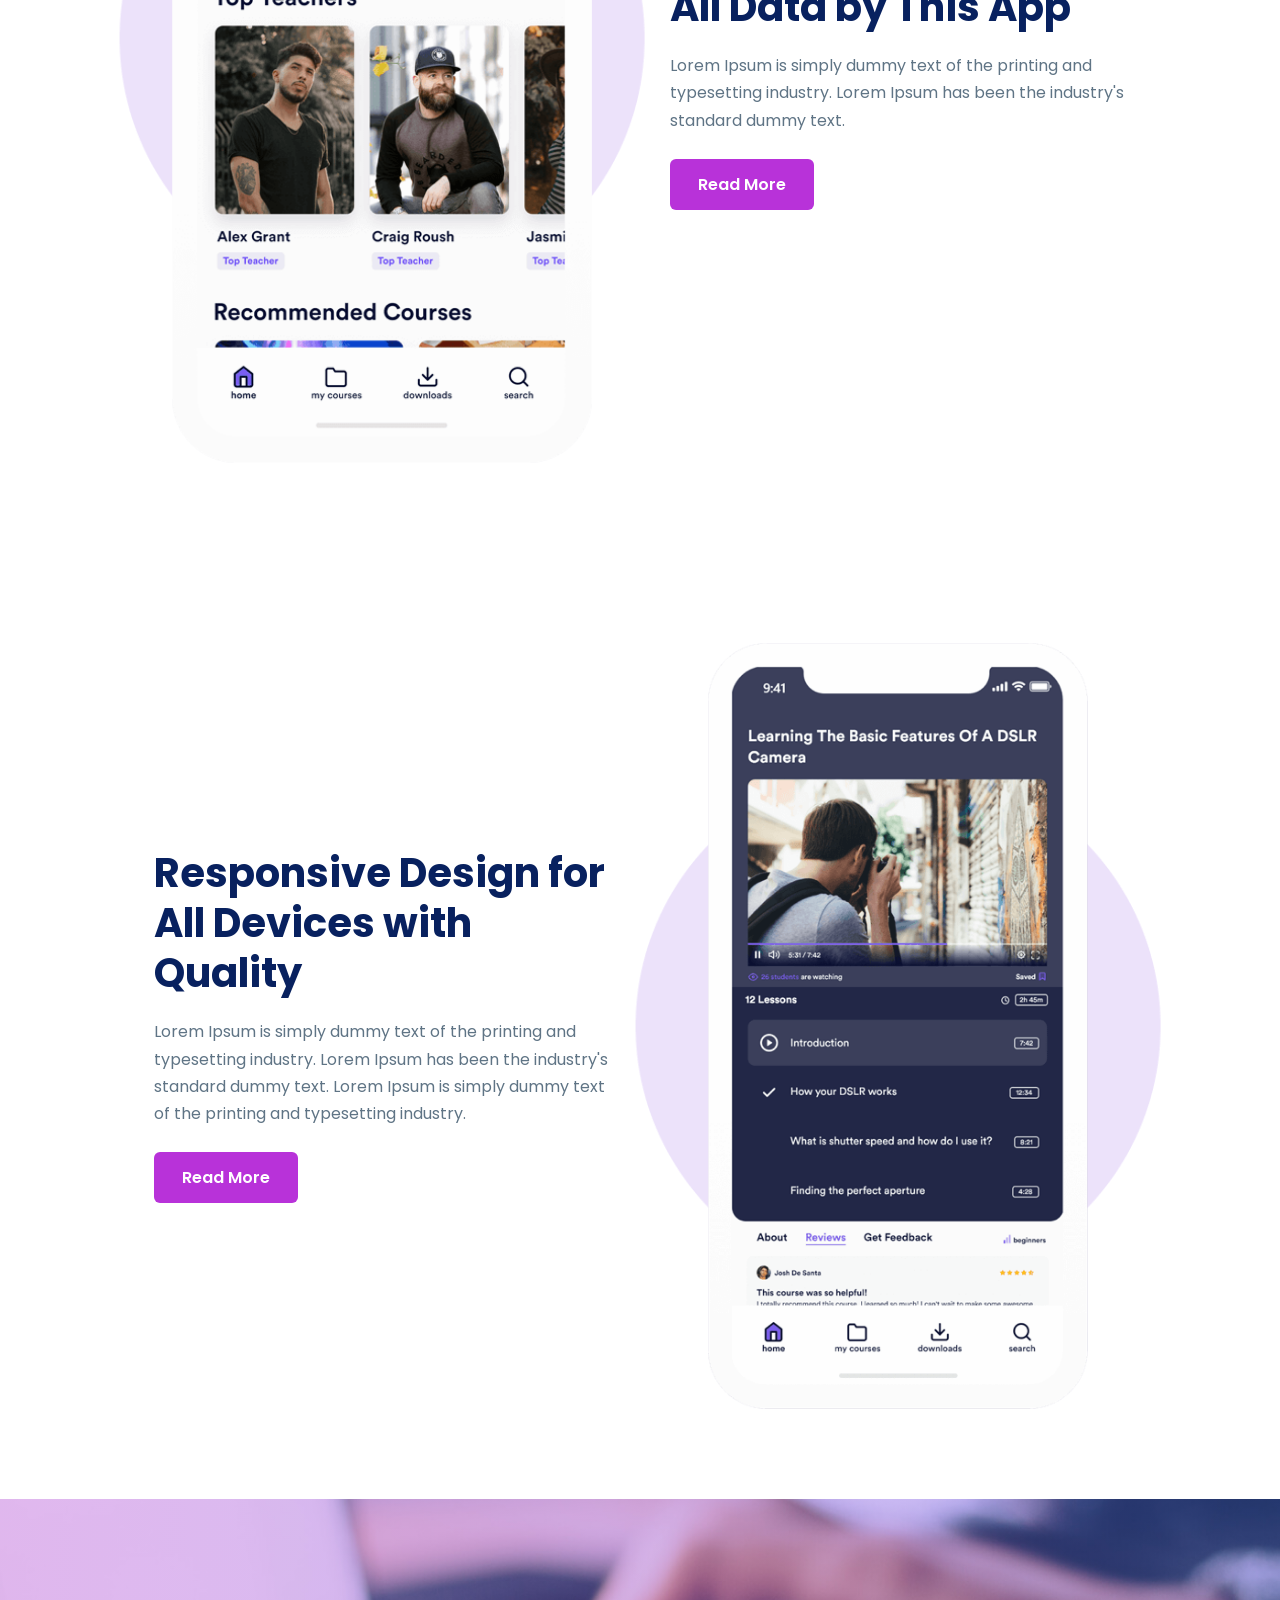
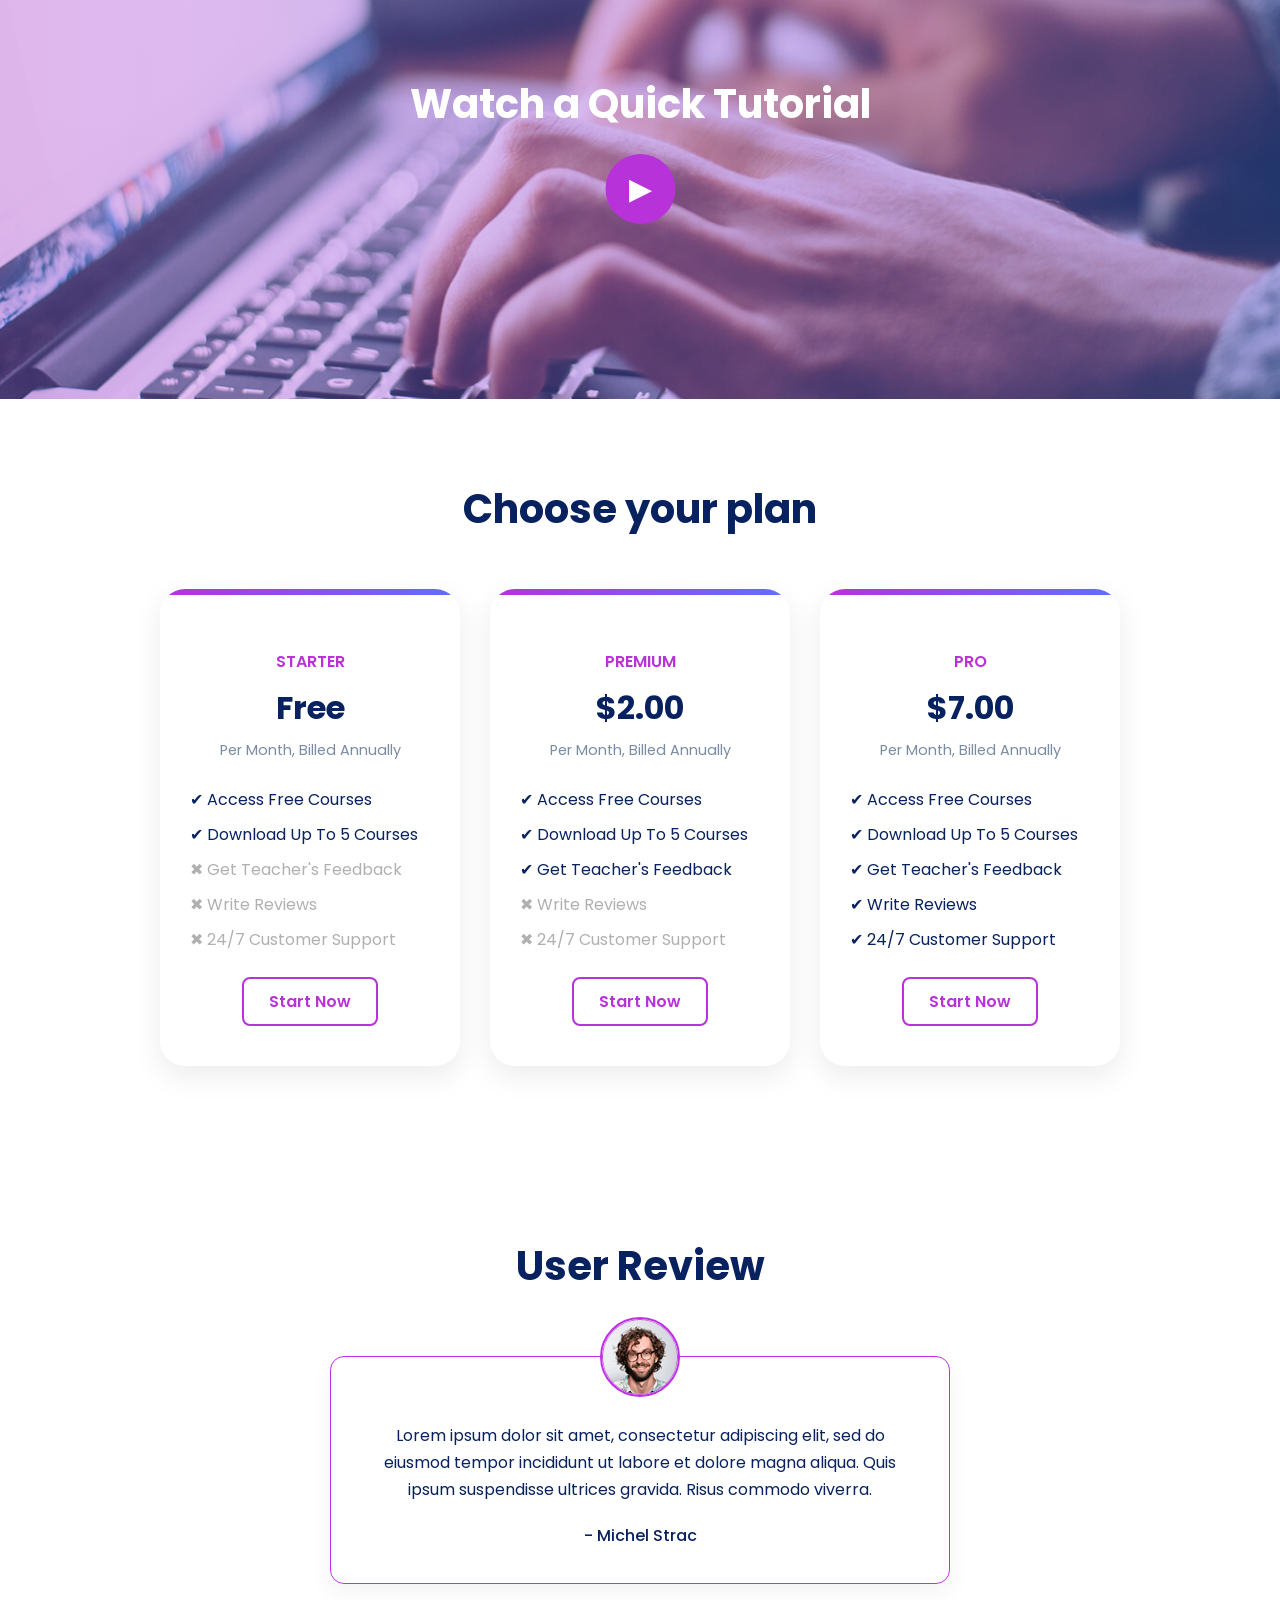
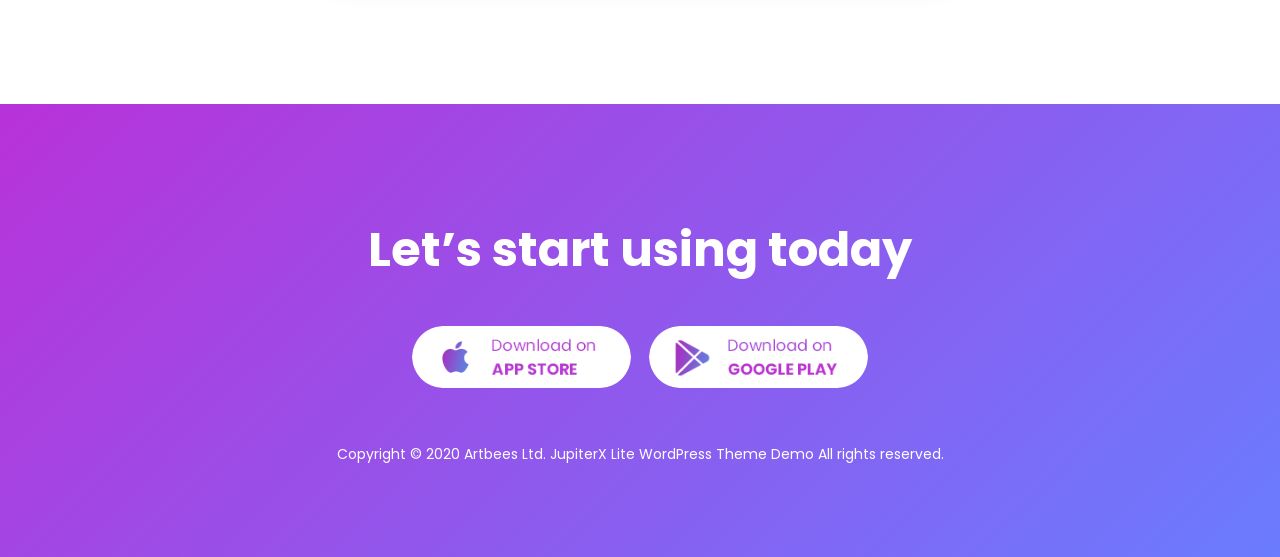
==== commit e882a8c0: "final project final" ====
--- a/Final-project/index.html
+++ b/Final-project/index.html
@@ -83,7 +83,9 @@
         <h2>How does this App Work?</h2>
 
         <article class="step">
-          <img src="images/Final Project Images/image (4).svg" alt="Profile icon" loading="lazy" width="95" height="95">
+         <picture>
+  <img src="images/Final Project Images/image (4).svg" alt="Profile icon" loading="lazy" width="95" height="95">
+        </picture>
           <div>
             <h3>Make a Profile</h3>
             <p>Lorem Ipsum is simply dummy text of the printing and typesetting industry. Lorem Ipsum has been the industry's.</p>
@@ -107,14 +109,17 @@
         </article>
 
         <div class="store-buttons">
+          <picture>
           <img src="images/Final Project Images/app-store-img.png" alt="Download on the App Store" loading="lazy" width="170" height="58">
+        </picture>
           <img src="images/Final Project Images/google-play-img.png" alt="Get it on Google Play" loading="lazy" width="170" height="58">
         </div>
       </div>
 
       <div class="how-image">
+        <picture>
         <img class="circle-bg" src="images/Final Project Images/app-work-bg.png" alt="" aria-hidden="true" loading="lazy">
-        <picture>
+        </picture>
           <source srcset="images/Final Project Images/app-work-img-2.png" media="(min-width: 768px)">
           <img class="phone-img" src="images/Final Project Images/app-work-img-2.png" alt="Phone showing app workflow" loading="lazy" width="430" height="620">
         </picture>
@@ -124,7 +129,9 @@
 
   <section class="info-section">
     <div class="info-image">
+      <picture>
       <img class="info-bg" src="images/Final Project Images/app-work-bg.png" alt="" aria-hidden="true" loading="lazy">
+      </picture>
       <picture>
         <source srcset="images/Final Project Images/easy-to-manage-img-2.png" media="(min-width: 768px)">
         <img class="info-phone" src="images/Final Project Images/easy-to-manage-img-2.png" alt="App data screen" loading="lazy" width="420" height="610">
@@ -147,7 +154,9 @@
     </div>
 
     <div class="responsive-image">
+      <picture>
       <img class="responsive-bg" src="images/Final Project Images/app-work-bg.png" alt="" aria-hidden="true" loading="lazy">
+      </picture>
       <picture>
         <source srcset="images/Final Project Images/responsive-design-img-2.png" media="(min-width: 768px)">
         <img class="responsive-phone" src="images/Final Project Images/responsive-design-img-2.png" alt="Responsive app screen" loading="lazy" width="380" height="550">
